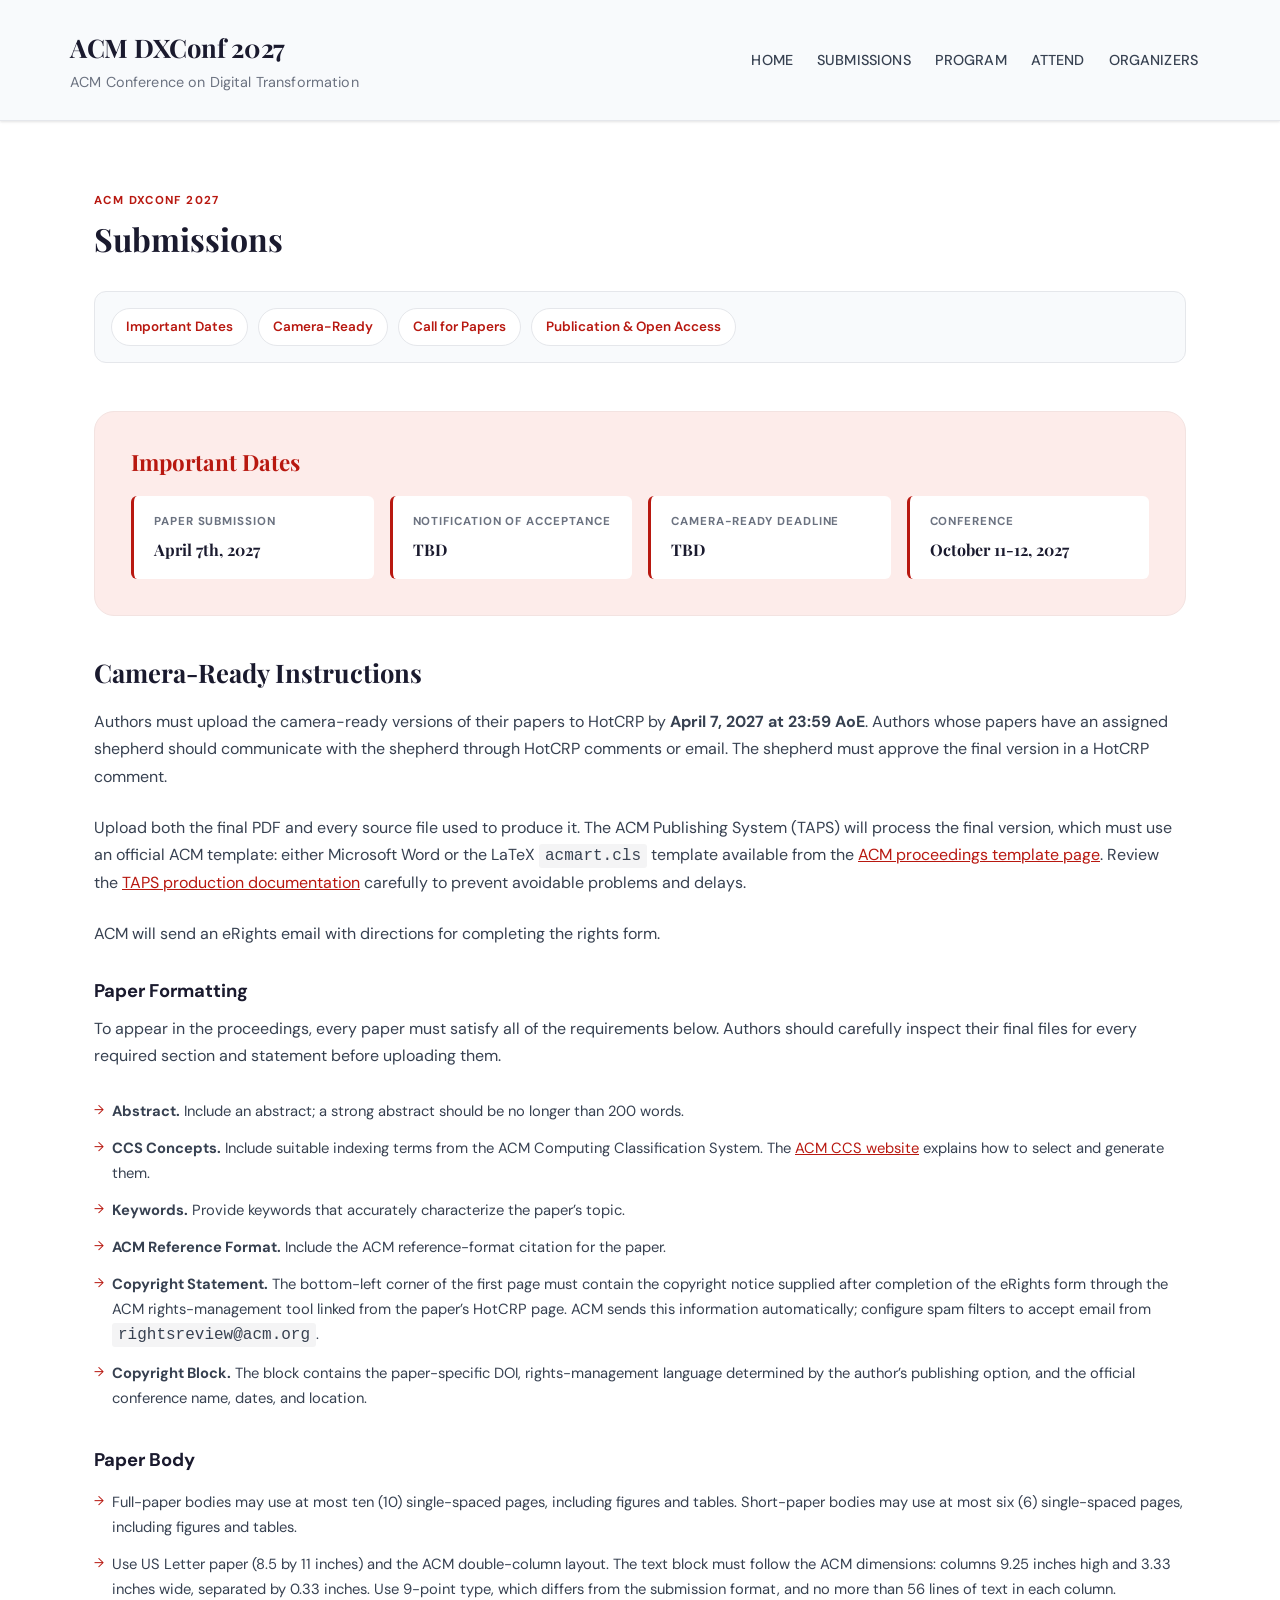
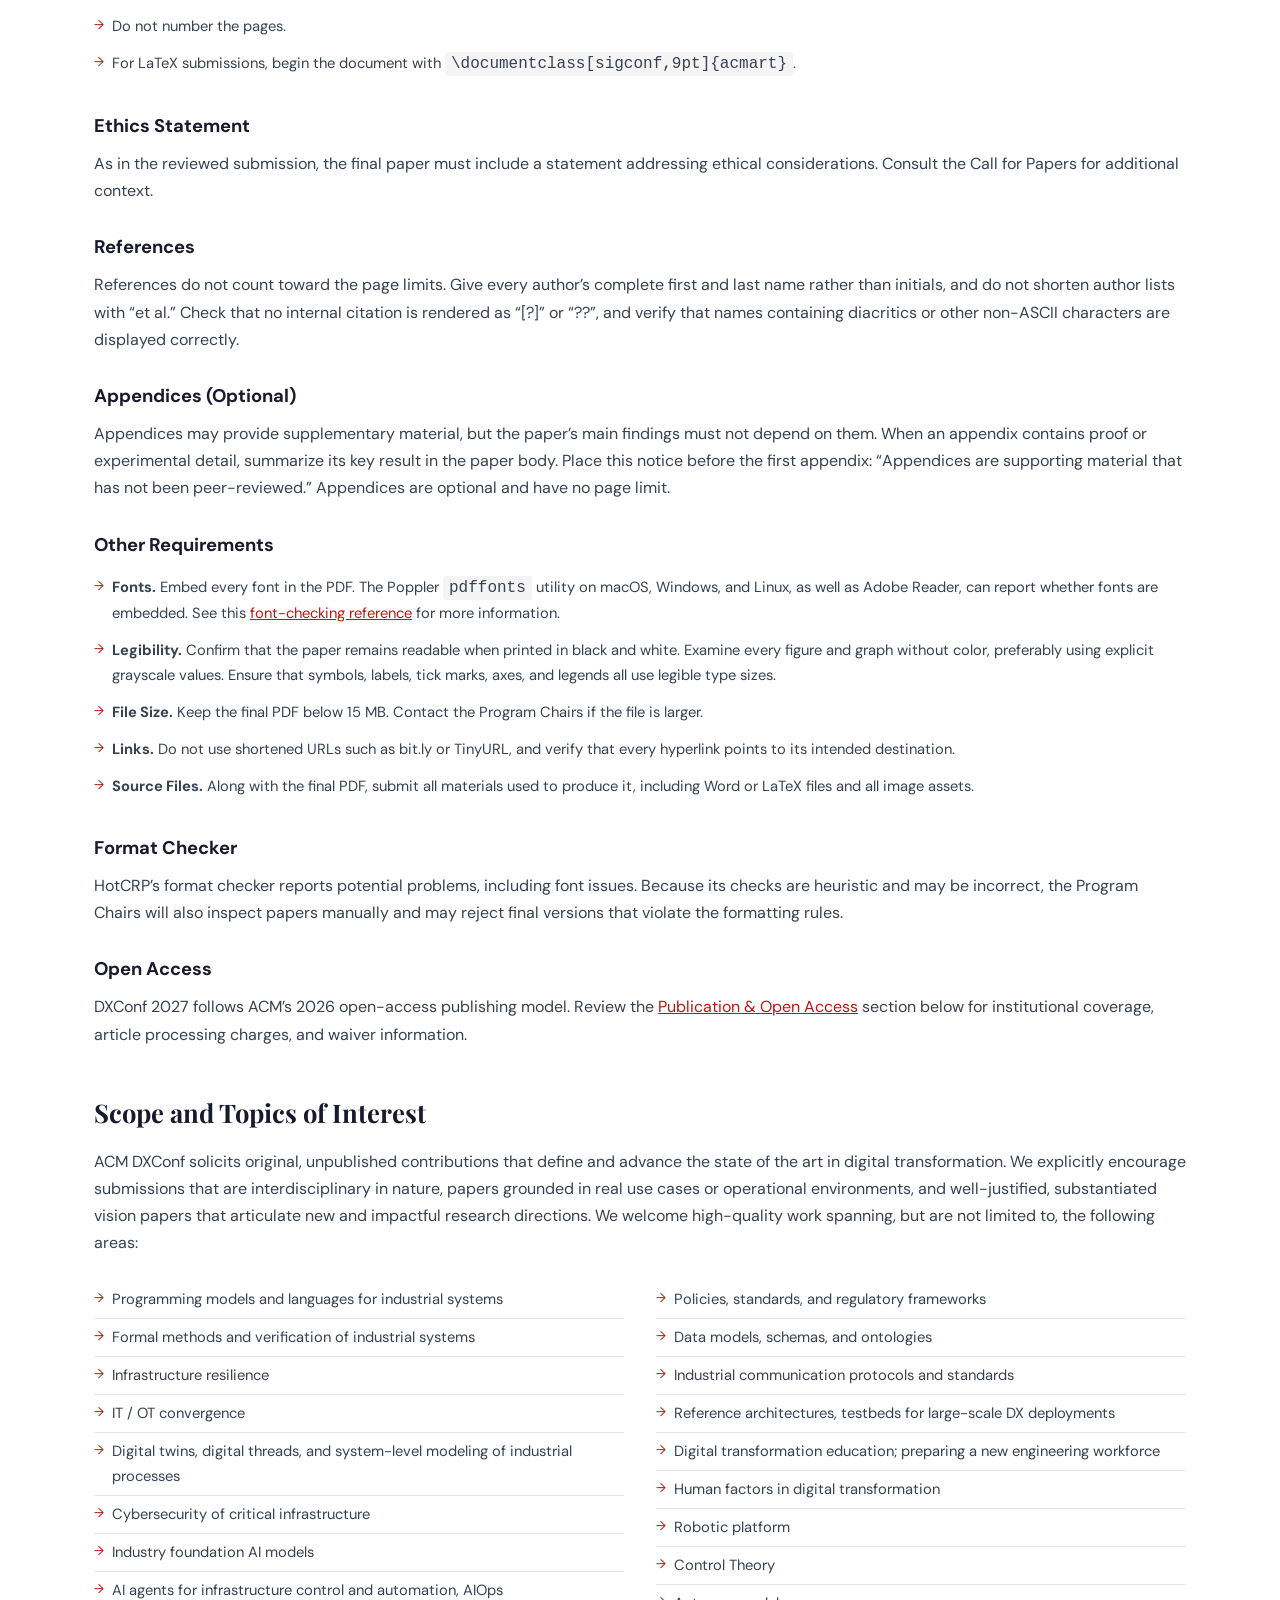
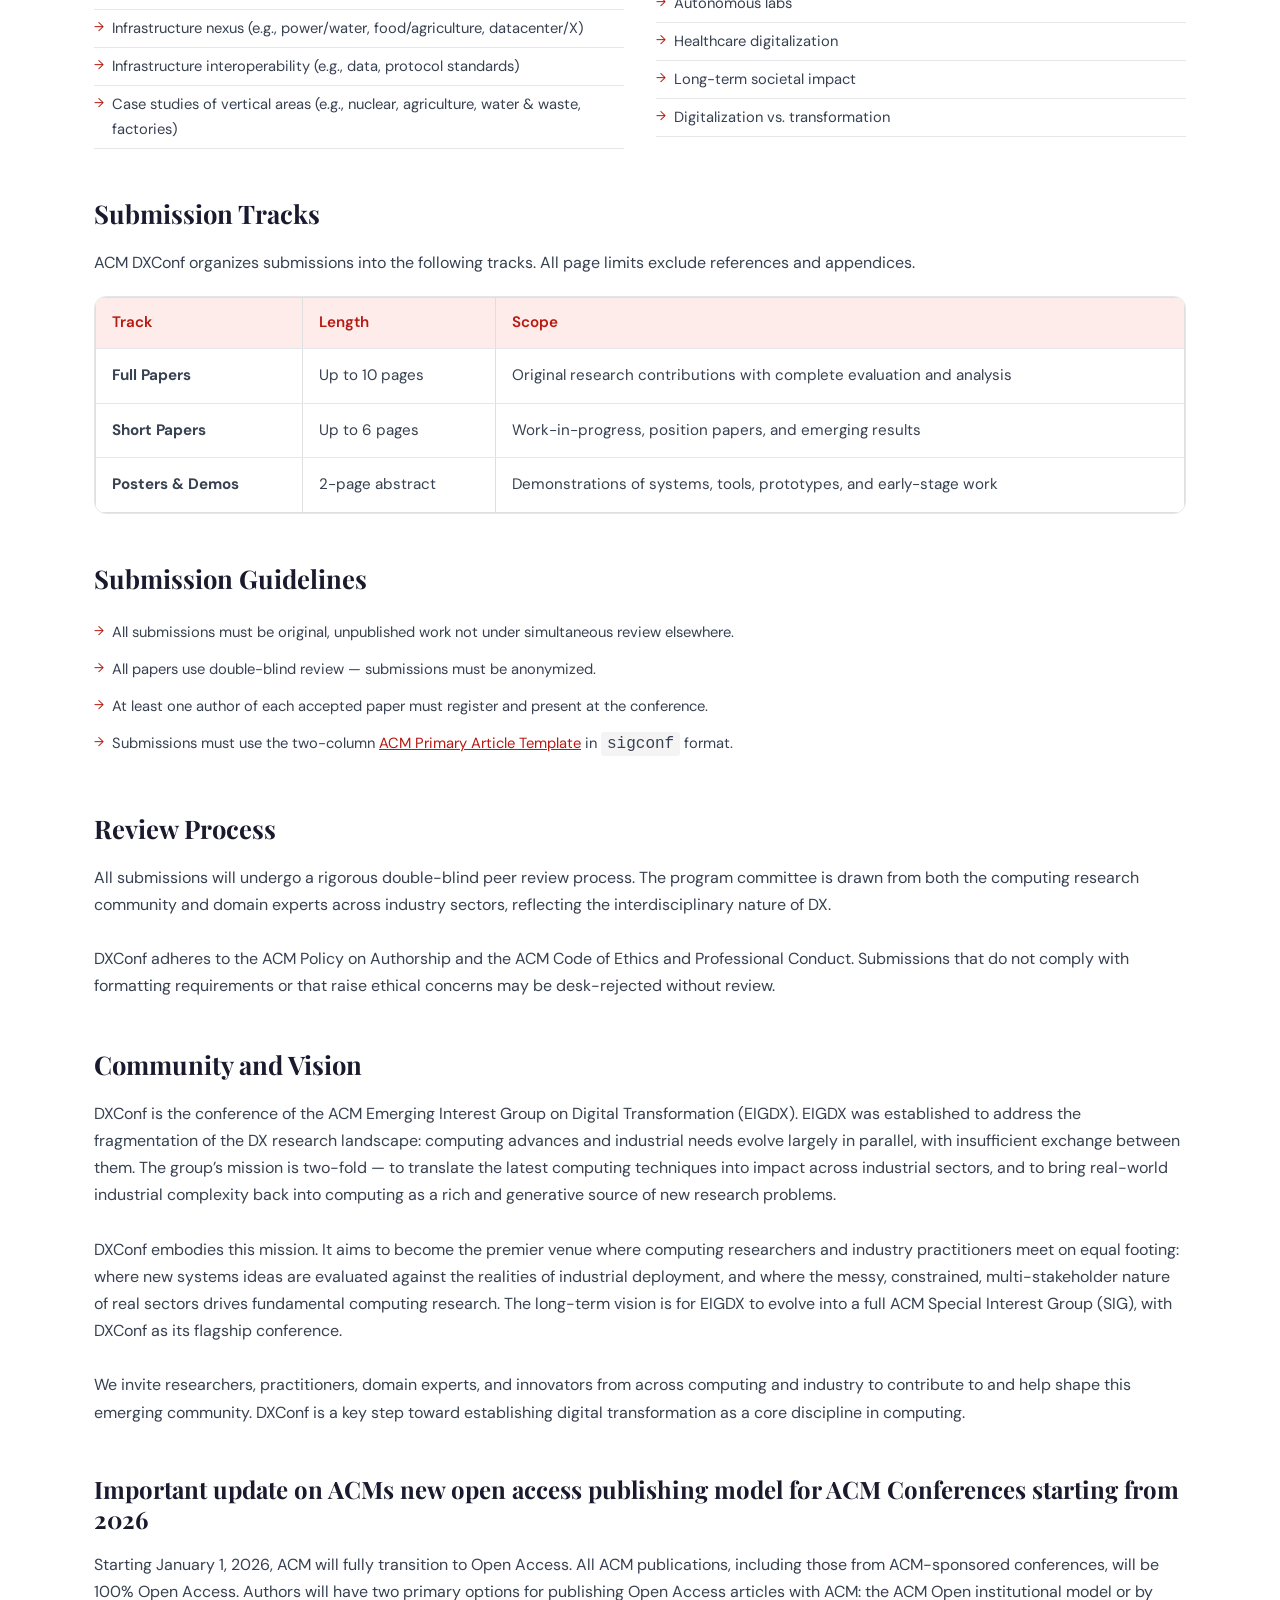
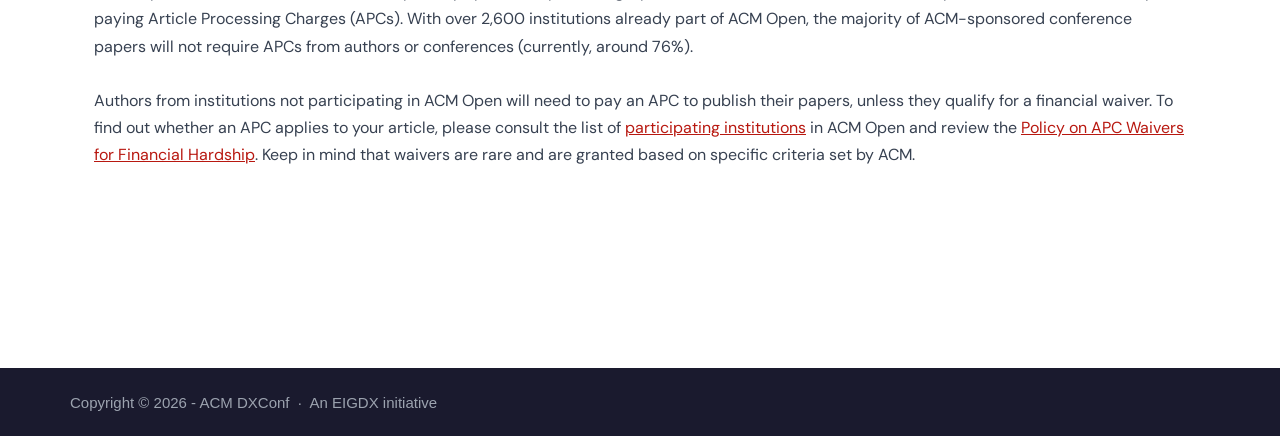
==== call-for-papers/index.html @ 77bacc3b "1st commit" ====
<!DOCTYPE html>
<html lang="en-US">
<head><meta charset="UTF-8">
	
	
	<meta name="viewport" content="width=device-width, initial-scale=1, maximum-scale=5, viewport-fit=cover">
	<link rel="profile" href="https://gmpg.org/xfn/11">

	<title>Submissions – ACM DXConf 2027</title>
<meta name="robots" content="max-image-preview:large">
<link rel="preconnect" href="https://fonts.googleapis.com/">
<link rel="preconnect" href="https://fonts.gstatic.com/" crossorigin>
<link rel="dns-prefetch" href="//fonts.googleapis.com">




<style id="wp-img-auto-sizes-contain-inline-css">
img:is([sizes=auto i],[sizes^="auto," i]){contain-intrinsic-size:3000px 1500px}
/*# sourceURL=wp-img-auto-sizes-contain-inline-css */
</style>
<style id="wp-block-library-inline-css">
:root{--wp-block-synced-color:#7a00df;--wp-block-synced-color--rgb:122,0,223;--wp-bound-block-color:var(--wp-block-synced-color);--wp-editor-canvas-background:#ddd;--wp-admin-theme-color:#007cba;--wp-admin-theme-color--rgb:0,124,186;--wp-admin-theme-color-darker-10:#006ba1;--wp-admin-theme-color-darker-10--rgb:0,107,160.5;--wp-admin-theme-color-darker-20:#005a87;--wp-admin-theme-color-darker-20--rgb:0,90,135;--wp-admin-border-width-focus:2px}@media (min-resolution:192dpi){:root{--wp-admin-border-width-focus:1.5px}}.wp-element-button{cursor:pointer}:root .has-very-light-gray-background-color{background-color:#eee}:root .has-very-dark-gray-background-color{background-color:#313131}:root .has-very-light-gray-color{color:#eee}:root .has-very-dark-gray-color{color:#313131}:root .has-vivid-green-cyan-to-vivid-cyan-blue-gradient-background{background:linear-gradient(135deg,#00d084,#0693e3)}:root .has-purple-crush-gradient-background{background:linear-gradient(135deg,#34e2e4,#4721fb 50%,#ab1dfe)}:root .has-hazy-dawn-gradient-background{background:linear-gradient(135deg,#faaca8,#dad0ec)}:root .has-subdued-olive-gradient-background{background:linear-gradient(135deg,#fafae1,#67a671)}:root .has-atomic-cream-gradient-background{background:linear-gradient(135deg,#fdd79a,#004a59)}:root .has-nightshade-gradient-background{background:linear-gradient(135deg,#330968,#31cdcf)}:root .has-midnight-gradient-background{background:linear-gradient(135deg,#020381,#2874fc)}:root{--wp--preset--font-size--normal:16px;--wp--preset--font-size--huge:42px}.has-regular-font-size{font-size:1em}.has-larger-font-size{font-size:2.625em}.has-normal-font-size{font-size:var(--wp--preset--font-size--normal)}.has-huge-font-size{font-size:var(--wp--preset--font-size--huge)}:root .has-text-align-center{text-align:center}:root .has-text-align-left{text-align:left}:root .has-text-align-right{text-align:right}.has-fit-text{white-space:nowrap!important}#end-resizable-editor-section{display:none}.aligncenter{clear:both}.items-justified-left{justify-content:flex-start}.items-justified-center{justify-content:center}.items-justified-right{justify-content:flex-end}.items-justified-space-between{justify-content:space-between}.screen-reader-text{word-wrap:normal!important;border:0;clip-path:inset(50%);height:1px;margin:-1px;overflow:hidden;padding:0;position:absolute;width:1px;word-break:normal!important}.screen-reader-text:focus{background-color:#ddd;clip-path:none;color:#444;display:block;font-size:1em;height:auto;left:5px;line-height:normal;padding:15px 23px 14px;text-decoration:none;top:5px;width:auto;z-index:100000}html :where(.has-border-color){border-style:solid}html :where([style^=border-color],[style*=";border-color"],[style*="; border-color"]){border-style:solid}html :where([style^=border-top-color],[style*=";border-top-color"],[style*="; border-top-color"]){border-top-style:solid}html :where([style^=border-right-color],[style*=";border-right-color"],[style*="; border-right-color"]){border-right-style:solid}html :where([style^=border-bottom-color],[style*=";border-bottom-color"],[style*="; border-bottom-color"]){border-bottom-style:solid}html :where([style^=border-left-color],[style*=";border-left-color"],[style*="; border-left-color"]){border-left-style:solid}html :where([style^=border-width],[style*=";border-width"],[style*="; border-width"]){border-style:solid}html :where([style^=border-top-width],[style*=";border-top-width"],[style*="; border-top-width"]){border-top-style:solid}html :where([style^=border-right-width],[style*=";border-right-width"],[style*="; border-right-width"]){border-right-style:solid}html :where([style^=border-bottom-width],[style*=";border-bottom-width"],[style*="; border-bottom-width"]){border-bottom-style:solid}html :where([style^=border-left-width],[style*=";border-left-width"],[style*="; border-left-width"]){border-left-style:solid}html :where(img[class*=wp-image-]){height:auto;max-width:100%}:where(figure){margin:0 0 1em}html :where(.is-position-sticky){--wp-admin--admin-bar--position-offset:var(--wp-admin--admin-bar--height,0px)}@media screen and (max-width:600px){html :where(.is-position-sticky){--wp-admin--admin-bar--position-offset:0px}}

/*# sourceURL=/wp-includes/css/dist/block-library/common.min.css */
</style>

<style id="global-styles-inline-css">
:root{--wp--preset--aspect-ratio--square: 1;--wp--preset--aspect-ratio--4-3: 4/3;--wp--preset--aspect-ratio--3-4: 3/4;--wp--preset--aspect-ratio--3-2: 3/2;--wp--preset--aspect-ratio--2-3: 2/3;--wp--preset--aspect-ratio--16-9: 16/9;--wp--preset--aspect-ratio--9-16: 9/16;--wp--preset--color--black: #000000;--wp--preset--color--cyan-bluish-gray: #abb8c3;--wp--preset--color--white: #ffffff;--wp--preset--color--pale-pink: #f78da7;--wp--preset--color--vivid-red: #cf2e2e;--wp--preset--color--luminous-vivid-orange: #ff6900;--wp--preset--color--luminous-vivid-amber: #fcb900;--wp--preset--color--light-green-cyan: #7bdcb5;--wp--preset--color--vivid-green-cyan: #00d084;--wp--preset--color--pale-cyan-blue: #8ed1fc;--wp--preset--color--vivid-cyan-blue: #0693e3;--wp--preset--color--vivid-purple: #9b51e0;--wp--preset--color--palette-color-1: var(--theme-palette-color-1, #FB7258);--wp--preset--color--palette-color-2: var(--theme-palette-color-2, #F74D67);--wp--preset--color--palette-color-3: var(--theme-palette-color-3, #6e6d76);--wp--preset--color--palette-color-4: var(--theme-palette-color-4, #0e0c1b);--wp--preset--color--palette-color-5: var(--theme-palette-color-5, #DFDFE2);--wp--preset--color--palette-color-6: var(--theme-palette-color-6, #F4F4F5);--wp--preset--color--palette-color-7: var(--theme-palette-color-7, #FBFBFB);--wp--preset--color--palette-color-8: var(--theme-palette-color-8, #ffffff);--wp--preset--gradient--vivid-cyan-blue-to-vivid-purple: linear-gradient(135deg,rgb(6,147,227) 0%,rgb(155,81,224) 100%);--wp--preset--gradient--light-green-cyan-to-vivid-green-cyan: linear-gradient(135deg,rgb(122,220,180) 0%,rgb(0,208,130) 100%);--wp--preset--gradient--luminous-vivid-amber-to-luminous-vivid-orange: linear-gradient(135deg,rgb(252,185,0) 0%,rgb(255,105,0) 100%);--wp--preset--gradient--luminous-vivid-orange-to-vivid-red: linear-gradient(135deg,rgb(255,105,0) 0%,rgb(207,46,46) 100%);--wp--preset--gradient--very-light-gray-to-cyan-bluish-gray: linear-gradient(135deg,rgb(238,238,238) 0%,rgb(169,184,195) 100%);--wp--preset--gradient--cool-to-warm-spectrum: linear-gradient(135deg,rgb(74,234,220) 0%,rgb(151,120,209) 20%,rgb(207,42,186) 40%,rgb(238,44,130) 60%,rgb(251,105,98) 80%,rgb(254,248,76) 100%);--wp--preset--gradient--blush-light-purple: linear-gradient(135deg,rgb(255,206,236) 0%,rgb(152,150,240) 100%);--wp--preset--gradient--blush-bordeaux: linear-gradient(135deg,rgb(254,205,165) 0%,rgb(254,45,45) 50%,rgb(107,0,62) 100%);--wp--preset--gradient--luminous-dusk: linear-gradient(135deg,rgb(255,203,112) 0%,rgb(199,81,192) 50%,rgb(65,88,208) 100%);--wp--preset--gradient--pale-ocean: linear-gradient(135deg,rgb(255,245,203) 0%,rgb(182,227,212) 50%,rgb(51,167,181) 100%);--wp--preset--gradient--electric-grass: linear-gradient(135deg,rgb(202,248,128) 0%,rgb(113,206,126) 100%);--wp--preset--gradient--midnight: linear-gradient(135deg,rgb(2,3,129) 0%,rgb(40,116,252) 100%);--wp--preset--gradient--juicy-peach: linear-gradient(to right, #ffecd2 0%, #fcb69f 100%);--wp--preset--gradient--young-passion: linear-gradient(to right, #ff8177 0%, #ff867a 0%, #ff8c7f 21%, #f99185 52%, #cf556c 78%, #b12a5b 100%);--wp--preset--gradient--true-sunset: linear-gradient(to right, #fa709a 0%, #fee140 100%);--wp--preset--gradient--morpheus-den: linear-gradient(to top, #30cfd0 0%, #330867 100%);--wp--preset--gradient--plum-plate: linear-gradient(135deg, #667eea 0%, #764ba2 100%);--wp--preset--gradient--aqua-splash: linear-gradient(15deg, #13547a 0%, #80d0c7 100%);--wp--preset--gradient--love-kiss: linear-gradient(to top, #ff0844 0%, #ffb199 100%);--wp--preset--gradient--new-retrowave: linear-gradient(to top, #3b41c5 0%, #a981bb 49%, #ffc8a9 100%);--wp--preset--gradient--plum-bath: linear-gradient(to top, #cc208e 0%, #6713d2 100%);--wp--preset--gradient--high-flight: linear-gradient(to right, #0acffe 0%, #495aff 100%);--wp--preset--gradient--teen-party: linear-gradient(135deg, #FF057C 0%, #8D0B93 50%, #321575 100%);--wp--preset--gradient--fabled-sunset: linear-gradient(135deg, #231557 0%, #44107A 29%, #FF1361 67%, #FFF800 100%);--wp--preset--gradient--arielle-smile: radial-gradient(circle 248px at center, #16d9e3 0%, #30c7ec 47%, #46aef7 100%);--wp--preset--gradient--itmeo-branding: linear-gradient(180deg, #2af598 0%, #009efd 100%);--wp--preset--gradient--deep-blue: linear-gradient(to right, #6a11cb 0%, #2575fc 100%);--wp--preset--gradient--strong-bliss: linear-gradient(to right, #f78ca0 0%, #f9748f 19%, #fd868c 60%, #fe9a8b 100%);--wp--preset--gradient--sweet-period: linear-gradient(to top, #3f51b1 0%, #5a55ae 13%, #7b5fac 25%, #8f6aae 38%, #a86aa4 50%, #cc6b8e 62%, #f18271 75%, #f3a469 87%, #f7c978 100%);--wp--preset--gradient--purple-division: linear-gradient(to top, #7028e4 0%, #e5b2ca 100%);--wp--preset--gradient--cold-evening: linear-gradient(to top, #0c3483 0%, #a2b6df 100%, #6b8cce 100%, #a2b6df 100%);--wp--preset--gradient--mountain-rock: linear-gradient(to right, #868f96 0%, #596164 100%);--wp--preset--gradient--desert-hump: linear-gradient(to top, #c79081 0%, #dfa579 100%);--wp--preset--gradient--ethernal-constance: linear-gradient(to top, #09203f 0%, #537895 100%);--wp--preset--gradient--happy-memories: linear-gradient(300deg, #ff5858 0%, #f09819 100%);--wp--preset--gradient--grown-early: linear-gradient(to top, #0ba360 0%, #3cba92 100%);--wp--preset--gradient--morning-salad: linear-gradient(135deg, #B7F8DB 0%, #50A7C2 100%);--wp--preset--gradient--night-call: linear-gradient(135deg, #AC32E4 0%, #7918F2 48%, #4801FF 100%);--wp--preset--gradient--mind-crawl: linear-gradient(135deg, #473B7B 0%, #3584A7 51%, #30D2BE 100%);--wp--preset--gradient--angel-care: linear-gradient(135deg, #FFE29F 0%, #FFA99F 48%, #FF719A 100%);--wp--preset--gradient--juicy-cake: linear-gradient(to top, #e14fad 0%, #f9d423 100%);--wp--preset--gradient--rich-metal: linear-gradient(to right, #d7d2cc 0%, #304352 100%);--wp--preset--gradient--mole-hall: linear-gradient(340deg, #616161 0%, #9bc5c3 100%);--wp--preset--gradient--cloudy-knoxville: linear-gradient(120deg, #fdfbfb 0%, #ebedee 100%);--wp--preset--gradient--soft-grass: linear-gradient(to top, #c1dfc4 0%, #deecdd 100%);--wp--preset--gradient--saint-petersburg: linear-gradient(135deg, #f5f7fa 0%, #c3cfe2 100%);--wp--preset--gradient--everlasting-sky: linear-gradient(135deg, #fdfcfb 0%, #e2d1c3 100%);--wp--preset--gradient--kind-steel: linear-gradient(340deg, #e9defa 0%, #fbfcdb 100%);--wp--preset--gradient--over-sun: linear-gradient(60deg, #abecd6 0%, #fbed96 100%);--wp--preset--gradient--premium-white: linear-gradient(to top, #d5d4d0 0%, #d5d4d0 1%, #eeeeec 31%, #efeeec 75%, #e9e9e7 100%);--wp--preset--gradient--clean-mirror: linear-gradient(45deg, #93a5cf 0%, #e4efe9 100%);--wp--preset--gradient--wild-apple: linear-gradient(to top, #d299c2 0%, #fef9d7 100%);--wp--preset--gradient--snow-again: linear-gradient(to top, #e6e9f0 0%, #eef1f5 100%);--wp--preset--gradient--confident-cloud: linear-gradient(to top, #dad4ec 0%, #dad4ec 1%, #f3e7e9 100%);--wp--preset--gradient--glass-water: linear-gradient(to top, #dfe9f3 0%, white 100%);--wp--preset--gradient--perfect-white: linear-gradient(135deg, #E3FDF5 0%, #FFE6FA 100%);--wp--preset--font-size--small: 13px;--wp--preset--font-size--medium: 20px;--wp--preset--font-size--large: clamp(22px, 1.375rem + ((1vw - 3.2px) * 0.625), 30px);--wp--preset--font-size--x-large: clamp(30px, 1.875rem + ((1vw - 3.2px) * 1.563), 50px);--wp--preset--font-size--xx-large: clamp(45px, 2.813rem + ((1vw - 3.2px) * 2.734), 80px);--wp--preset--spacing--20: 0.44rem;--wp--preset--spacing--30: 0.67rem;--wp--preset--spacing--40: 1rem;--wp--preset--spacing--50: 1.5rem;--wp--preset--spacing--60: 2.25rem;--wp--preset--spacing--70: 3.38rem;--wp--preset--spacing--80: 5.06rem;--wp--preset--shadow--natural: 6px 6px 9px rgba(0, 0, 0, 0.2);--wp--preset--shadow--deep: 12px 12px 50px rgba(0, 0, 0, 0.4);--wp--preset--shadow--sharp: 6px 6px 0px rgba(0, 0, 0, 0.2);--wp--preset--shadow--outlined: 6px 6px 0px -3px rgb(255, 255, 255), 6px 6px rgb(0, 0, 0);--wp--preset--shadow--crisp: 6px 6px 0px rgb(0, 0, 0);}.wp-block-button{--wp--preset--dimension--25: 25%;--wp--preset--dimension--50: 50%;--wp--preset--dimension--75: 75%;--wp--preset--dimension--100: 100%;}:root { --wp--style--global--content-size: var(--theme-block-max-width);--wp--style--global--wide-size: var(--theme-block-wide-max-width); }:where(body) { margin: 0; }.wp-site-blocks > .alignleft { float: left; margin-right: 2em; }.wp-site-blocks > .alignright { float: right; margin-left: 2em; }.wp-site-blocks > .aligncenter { justify-content: center; margin-left: auto; margin-right: auto; }:where(.wp-site-blocks) > * { margin-block-start: var(--theme-content-spacing); margin-block-end: 0; }:where(.wp-site-blocks) > :first-child { margin-block-start: 0; }:where(.wp-site-blocks) > :last-child { margin-block-end: 0; }:root { --wp--style--block-gap: var(--theme-content-spacing); }:root :where(.is-layout-flow) > :first-child{margin-block-start: 0;}:root :where(.is-layout-flow) > :last-child{margin-block-end: 0;}:root :where(.is-layout-flow) > *{margin-block-start: var(--theme-content-spacing);margin-block-end: 0;}:root :where(.is-layout-constrained) > :first-child{margin-block-start: 0;}:root :where(.is-layout-constrained) > :last-child{margin-block-end: 0;}:root :where(.is-layout-constrained) > *{margin-block-start: var(--theme-content-spacing);margin-block-end: 0;}:root :where(.is-layout-flex){gap: var(--theme-content-spacing);}:root :where(.is-layout-grid){gap: var(--theme-content-spacing);}.is-layout-flow > .alignleft{float: left;margin-inline-start: 0;margin-inline-end: 2em;}.is-layout-flow > .alignright{float: right;margin-inline-start: 2em;margin-inline-end: 0;}.is-layout-flow > .aligncenter{margin-left: auto !important;margin-right: auto !important;}.is-layout-constrained > .alignleft{float: left;margin-inline-start: 0;margin-inline-end: 2em;}.is-layout-constrained > .alignright{float: right;margin-inline-start: 2em;margin-inline-end: 0;}.is-layout-constrained > .aligncenter{margin-left: auto !important;margin-right: auto !important;}.is-layout-constrained > :where(:not(.alignleft):not(.alignright):not(.alignfull)){max-width: var(--wp--style--global--content-size);margin-left: auto !important;margin-right: auto !important;}.is-layout-constrained > .alignwide{max-width: var(--wp--style--global--wide-size);}body .is-layout-flex{display: flex;}.is-layout-flex{flex-wrap: wrap;align-items: center;}.is-layout-flex > :is(*, div){margin: 0;}body .is-layout-grid{display: grid;}.is-layout-grid > :is(*, div){margin: 0;}body{padding-top: 0px;padding-right: 0px;padding-bottom: 0px;padding-left: 0px;}:root :where(.wp-element-button, .wp-block-button__link){font-style: inherit;font-weight: inherit;letter-spacing: inherit;text-transform: inherit;}.has-black-color{color: var(--wp--preset--color--black) !important;}.has-cyan-bluish-gray-color{color: var(--wp--preset--color--cyan-bluish-gray) !important;}.has-white-color{color: var(--wp--preset--color--white) !important;}.has-pale-pink-color{color: var(--wp--preset--color--pale-pink) !important;}.has-vivid-red-color{color: var(--wp--preset--color--vivid-red) !important;}.has-luminous-vivid-orange-color{color: var(--wp--preset--color--luminous-vivid-orange) !important;}.has-luminous-vivid-amber-color{color: var(--wp--preset--color--luminous-vivid-amber) !important;}.has-light-green-cyan-color{color: var(--wp--preset--color--light-green-cyan) !important;}.has-vivid-green-cyan-color{color: var(--wp--preset--color--vivid-green-cyan) !important;}.has-pale-cyan-blue-color{color: var(--wp--preset--color--pale-cyan-blue) !important;}.has-vivid-cyan-blue-color{color: var(--wp--preset--color--vivid-cyan-blue) !important;}.has-vivid-purple-color{color: var(--wp--preset--color--vivid-purple) !important;}.has-palette-color-1-color{color: var(--wp--preset--color--palette-color-1) !important;}.has-palette-color-2-color{color: var(--wp--preset--color--palette-color-2) !important;}.has-palette-color-3-color{color: var(--wp--preset--color--palette-color-3) !important;}.has-palette-color-4-color{color: var(--wp--preset--color--palette-color-4) !important;}.has-palette-color-5-color{color: var(--wp--preset--color--palette-color-5) !important;}.has-palette-color-6-color{color: var(--wp--preset--color--palette-color-6) !important;}.has-palette-color-7-color{color: var(--wp--preset--color--palette-color-7) !important;}.has-palette-color-8-color{color: var(--wp--preset--color--palette-color-8) !important;}.has-black-background-color{background-color: var(--wp--preset--color--black) !important;}.has-cyan-bluish-gray-background-color{background-color: var(--wp--preset--color--cyan-bluish-gray) !important;}.has-white-background-color{background-color: var(--wp--preset--color--white) !important;}.has-pale-pink-background-color{background-color: var(--wp--preset--color--pale-pink) !important;}.has-vivid-red-background-color{background-color: var(--wp--preset--color--vivid-red) !important;}.has-luminous-vivid-orange-background-color{background-color: var(--wp--preset--color--luminous-vivid-orange) !important;}.has-luminous-vivid-amber-background-color{background-color: var(--wp--preset--color--luminous-vivid-amber) !important;}.has-light-green-cyan-background-color{background-color: var(--wp--preset--color--light-green-cyan) !important;}.has-vivid-green-cyan-background-color{background-color: var(--wp--preset--color--vivid-green-cyan) !important;}.has-pale-cyan-blue-background-color{background-color: var(--wp--preset--color--pale-cyan-blue) !important;}.has-vivid-cyan-blue-background-color{background-color: var(--wp--preset--color--vivid-cyan-blue) !important;}.has-vivid-purple-background-color{background-color: var(--wp--preset--color--vivid-purple) !important;}.has-palette-color-1-background-color{background-color: var(--wp--preset--color--palette-color-1) !important;}.has-palette-color-2-background-color{background-color: var(--wp--preset--color--palette-color-2) !important;}.has-palette-color-3-background-color{background-color: var(--wp--preset--color--palette-color-3) !important;}.has-palette-color-4-background-color{background-color: var(--wp--preset--color--palette-color-4) !important;}.has-palette-color-5-background-color{background-color: var(--wp--preset--color--palette-color-5) !important;}.has-palette-color-6-background-color{background-color: var(--wp--preset--color--palette-color-6) !important;}.has-palette-color-7-background-color{background-color: var(--wp--preset--color--palette-color-7) !important;}.has-palette-color-8-background-color{background-color: var(--wp--preset--color--palette-color-8) !important;}.has-black-border-color{border-color: var(--wp--preset--color--black) !important;}.has-cyan-bluish-gray-border-color{border-color: var(--wp--preset--color--cyan-bluish-gray) !important;}.has-white-border-color{border-color: var(--wp--preset--color--white) !important;}.has-pale-pink-border-color{border-color: var(--wp--preset--color--pale-pink) !important;}.has-vivid-red-border-color{border-color: var(--wp--preset--color--vivid-red) !important;}.has-luminous-vivid-orange-border-color{border-color: var(--wp--preset--color--luminous-vivid-orange) !important;}.has-luminous-vivid-amber-border-color{border-color: var(--wp--preset--color--luminous-vivid-amber) !important;}.has-light-green-cyan-border-color{border-color: var(--wp--preset--color--light-green-cyan) !important;}.has-vivid-green-cyan-border-color{border-color: var(--wp--preset--color--vivid-green-cyan) !important;}.has-pale-cyan-blue-border-color{border-color: var(--wp--preset--color--pale-cyan-blue) !important;}.has-vivid-cyan-blue-border-color{border-color: var(--wp--preset--color--vivid-cyan-blue) !important;}.has-vivid-purple-border-color{border-color: var(--wp--preset--color--vivid-purple) !important;}.has-palette-color-1-border-color{border-color: var(--wp--preset--color--palette-color-1) !important;}.has-palette-color-2-border-color{border-color: var(--wp--preset--color--palette-color-2) !important;}.has-palette-color-3-border-color{border-color: var(--wp--preset--color--palette-color-3) !important;}.has-palette-color-4-border-color{border-color: var(--wp--preset--color--palette-color-4) !important;}.has-palette-color-5-border-color{border-color: var(--wp--preset--color--palette-color-5) !important;}.has-palette-color-6-border-color{border-color: var(--wp--preset--color--palette-color-6) !important;}.has-palette-color-7-border-color{border-color: var(--wp--preset--color--palette-color-7) !important;}.has-palette-color-8-border-color{border-color: var(--wp--preset--color--palette-color-8) !important;}.has-vivid-cyan-blue-to-vivid-purple-gradient-background{background: var(--wp--preset--gradient--vivid-cyan-blue-to-vivid-purple) !important;}.has-light-green-cyan-to-vivid-green-cyan-gradient-background{background: var(--wp--preset--gradient--light-green-cyan-to-vivid-green-cyan) !important;}.has-luminous-vivid-amber-to-luminous-vivid-orange-gradient-background{background: var(--wp--preset--gradient--luminous-vivid-amber-to-luminous-vivid-orange) !important;}.has-luminous-vivid-orange-to-vivid-red-gradient-background{background: var(--wp--preset--gradient--luminous-vivid-orange-to-vivid-red) !important;}.has-very-light-gray-to-cyan-bluish-gray-gradient-background{background: var(--wp--preset--gradient--very-light-gray-to-cyan-bluish-gray) !important;}.has-cool-to-warm-spectrum-gradient-background{background: var(--wp--preset--gradient--cool-to-warm-spectrum) !important;}.has-blush-light-purple-gradient-background{background: var(--wp--preset--gradient--blush-light-purple) !important;}.has-blush-bordeaux-gradient-background{background: var(--wp--preset--gradient--blush-bordeaux) !important;}.has-luminous-dusk-gradient-background{background: var(--wp--preset--gradient--luminous-dusk) !important;}.has-pale-ocean-gradient-background{background: var(--wp--preset--gradient--pale-ocean) !important;}.has-electric-grass-gradient-background{background: var(--wp--preset--gradient--electric-grass) !important;}.has-midnight-gradient-background{background: var(--wp--preset--gradient--midnight) !important;}.has-juicy-peach-gradient-background{background: var(--wp--preset--gradient--juicy-peach) !important;}.has-young-passion-gradient-background{background: var(--wp--preset--gradient--young-passion) !important;}.has-true-sunset-gradient-background{background: var(--wp--preset--gradient--true-sunset) !important;}.has-morpheus-den-gradient-background{background: var(--wp--preset--gradient--morpheus-den) !important;}.has-plum-plate-gradient-background{background: var(--wp--preset--gradient--plum-plate) !important;}.has-aqua-splash-gradient-background{background: var(--wp--preset--gradient--aqua-splash) !important;}.has-love-kiss-gradient-background{background: var(--wp--preset--gradient--love-kiss) !important;}.has-new-retrowave-gradient-background{background: var(--wp--preset--gradient--new-retrowave) !important;}.has-plum-bath-gradient-background{background: var(--wp--preset--gradient--plum-bath) !important;}.has-high-flight-gradient-background{background: var(--wp--preset--gradient--high-flight) !important;}.has-teen-party-gradient-background{background: var(--wp--preset--gradient--teen-party) !important;}.has-fabled-sunset-gradient-background{background: var(--wp--preset--gradient--fabled-sunset) !important;}.has-arielle-smile-gradient-background{background: var(--wp--preset--gradient--arielle-smile) !important;}.has-itmeo-branding-gradient-background{background: var(--wp--preset--gradient--itmeo-branding) !important;}.has-deep-blue-gradient-background{background: var(--wp--preset--gradient--deep-blue) !important;}.has-strong-bliss-gradient-background{background: var(--wp--preset--gradient--strong-bliss) !important;}.has-sweet-period-gradient-background{background: var(--wp--preset--gradient--sweet-period) !important;}.has-purple-division-gradient-background{background: var(--wp--preset--gradient--purple-division) !important;}.has-cold-evening-gradient-background{background: var(--wp--preset--gradient--cold-evening) !important;}.has-mountain-rock-gradient-background{background: var(--wp--preset--gradient--mountain-rock) !important;}.has-desert-hump-gradient-background{background: var(--wp--preset--gradient--desert-hump) !important;}.has-ethernal-constance-gradient-background{background: var(--wp--preset--gradient--ethernal-constance) !important;}.has-happy-memories-gradient-background{background: var(--wp--preset--gradient--happy-memories) !important;}.has-grown-early-gradient-background{background: var(--wp--preset--gradient--grown-early) !important;}.has-morning-salad-gradient-background{background: var(--wp--preset--gradient--morning-salad) !important;}.has-night-call-gradient-background{background: var(--wp--preset--gradient--night-call) !important;}.has-mind-crawl-gradient-background{background: var(--wp--preset--gradient--mind-crawl) !important;}.has-angel-care-gradient-background{background: var(--wp--preset--gradient--angel-care) !important;}.has-juicy-cake-gradient-background{background: var(--wp--preset--gradient--juicy-cake) !important;}.has-rich-metal-gradient-background{background: var(--wp--preset--gradient--rich-metal) !important;}.has-mole-hall-gradient-background{background: var(--wp--preset--gradient--mole-hall) !important;}.has-cloudy-knoxville-gradient-background{background: var(--wp--preset--gradient--cloudy-knoxville) !important;}.has-soft-grass-gradient-background{background: var(--wp--preset--gradient--soft-grass) !important;}.has-saint-petersburg-gradient-background{background: var(--wp--preset--gradient--saint-petersburg) !important;}.has-everlasting-sky-gradient-background{background: var(--wp--preset--gradient--everlasting-sky) !important;}.has-kind-steel-gradient-background{background: var(--wp--preset--gradient--kind-steel) !important;}.has-over-sun-gradient-background{background: var(--wp--preset--gradient--over-sun) !important;}.has-premium-white-gradient-background{background: var(--wp--preset--gradient--premium-white) !important;}.has-clean-mirror-gradient-background{background: var(--wp--preset--gradient--clean-mirror) !important;}.has-wild-apple-gradient-background{background: var(--wp--preset--gradient--wild-apple) !important;}.has-snow-again-gradient-background{background: var(--wp--preset--gradient--snow-again) !important;}.has-confident-cloud-gradient-background{background: var(--wp--preset--gradient--confident-cloud) !important;}.has-glass-water-gradient-background{background: var(--wp--preset--gradient--glass-water) !important;}.has-perfect-white-gradient-background{background: var(--wp--preset--gradient--perfect-white) !important;}.has-small-font-size{font-size: var(--wp--preset--font-size--small) !important;}.has-medium-font-size{font-size: var(--wp--preset--font-size--medium) !important;}.has-large-font-size{font-size: var(--wp--preset--font-size--large) !important;}.has-x-large-font-size{font-size: var(--wp--preset--font-size--x-large) !important;}.has-xx-large-font-size{font-size: var(--wp--preset--font-size--xx-large) !important;}
/*# sourceURL=global-styles-inline-css */
</style>

<link rel="stylesheet" id="ct-main-styles-css" href="/wp-content/themes/blocksy/static/bundle/main.min.css?ver=2.1.61" media="all">
<link rel="stylesheet" id="eigdx-google-fonts-css" href="https://fonts.googleapis.com/css2?family=Playfair+Display:ital,wght@0,400;0,600;0,700;0,800;1,400&amp;family=DM+Sans:opsz,wght@9..40,300;9..40,400;9..40,500;9..40,600&amp;display=swap" media="all">
<link rel="stylesheet" id="blocksy-parent-style-css" href="/wp-content/themes/blocksy/style.css?ver=7.1.4" media="all">
<link rel="stylesheet" id="eigdx-style-css" href="/wp-content/themes/dxconf/style.css?ver=1794406585" media="all">
<link rel="EditURI" type="application/rsd+xml" title="RSD" href="/xmlrpc.php?rsd">
<meta name="generator" content="WordPress 7.1.4">
<link rel="canonical" href="/call-for-papers/">
<link rel="shortlink" href="/?p=7">
<noscript><link rel="stylesheet" href="/wp-content/themes/blocksy/static/bundle/no-scripts.min.css" type="text/css"></noscript>
<style id="ct-main-styles-inline-css">[data-header*="type-1"] .ct-header [data-id="logo"] .site-title {--theme-font-weight:700;--theme-font-style:normal;--theme-font-size:25px;--theme-line-height:1.5;--theme-link-initial-color:var(--theme-palette-color-4);} [data-header*="type-1"] .ct-header [data-id="logo"] .site-description {--theme-font-weight:500;--theme-font-style:normal;--theme-font-size:13px;} [data-header*="type-1"] .ct-header [data-id="menu"] > ul > li > a {--theme-font-weight:700;--theme-font-style:normal;--theme-text-transform:uppercase;--theme-font-size:12px;--theme-line-height:1.3;--theme-link-initial-color:var(--theme-text-color);} [data-header*="type-1"] .ct-header [data-id="menu"] .sub-menu .ct-menu-link {--theme-link-initial-color:var(--theme-palette-color-8);--theme-font-weight:500;--theme-font-style:normal;--theme-font-size:12px;} [data-header*="type-1"] .ct-header [data-id="menu"] .sub-menu {--dropdown-divider:1px dashed rgba(255, 255, 255, 0.1);--theme-box-shadow:0px 10px 20px rgba(41, 51, 61, 0.1);--theme-border-radius:0px 0px 2px 2px;} [data-header*="type-1"] .ct-header [data-row*="middle"] {--height:120px;background-color:var(--theme-palette-color-8);background-image:none;--theme-border-top:none;--theme-border-bottom:none;--theme-box-shadow:none;} [data-header*="type-1"] .ct-header [data-row*="middle"] > div {--theme-border-top:none;--theme-border-bottom:none;} [data-header*="type-1"] [data-id="mobile-menu"] {--theme-font-weight:700;--theme-font-style:normal;--theme-font-size:20px;--theme-link-initial-color:#ffffff;--mobile-menu-divider:none;} [data-header*="type-1"] #offcanvas {--theme-box-shadow:0px 0px 70px rgba(0, 0, 0, 0.35);--side-panel-width:500px;--panel-content-height:100%;} [data-header*="type-1"] #offcanvas .ct-panel-inner {background-color:rgba(18, 21, 25, 0.98);} [data-header*="type-1"] [data-id="trigger"] {--theme-icon-size:18px;--toggle-button-radius:3px;} [data-header*="type-1"] [data-id="trigger"]:not([data-design="simple"]) {--toggle-button-padding:10px;} [data-header*="type-1"] [data-id="trigger"] .ct-label {--theme-font-weight:600;--theme-font-style:normal;--theme-text-transform:uppercase;--theme-font-size:12px;} [data-header*="type-1"] {--header-height:120px;} [data-header*="type-1"] .ct-header {background-image:none;} [data-footer*="type-1"] .ct-footer [data-row*="bottom"] > div {--container-spacing:25px;--theme-border:none;--theme-border-top:none;--theme-border-bottom:none;--grid-template-columns:initial;} [data-footer*="type-1"] .ct-footer [data-row*="bottom"] .widget-title {--theme-font-size:16px;} [data-footer*="type-1"] .ct-footer [data-row*="bottom"] {--theme-border-top:none;--theme-border-bottom:none;background-color:transparent;} [data-footer*="type-1"] [data-id="copyright"] {--theme-font-weight:400;--theme-font-style:normal;--theme-font-size:15px;--theme-line-height:1.3;} [data-footer*="type-1"][data-footer*="reveal"] .site-main {--footer-box-shadow:0px 30px 50px rgba(0, 0, 0, 0.1);} [data-footer*="type-1"] .ct-footer {background-color:var(--theme-palette-color-6);} [data-footer*="type-1"] footer.ct-container {--footer-container-bottom-offset:50px;--footer-container-padding:0px 35px;}:root {--theme-font-family:var(--theme-font-stack-default);--theme-font-weight:400;--theme-font-style:normal;--theme-text-transform:none;--theme-text-decoration:none;--theme-font-size:16px;--theme-line-height:1.65;--theme-letter-spacing:0em;--theme-button-font-weight:500;--theme-button-font-style:normal;--theme-button-font-size:15px;--has-classic-forms:var(--true);--has-modern-forms:var(--false);--theme-form-field-border-initial-color:var(--theme-border-color);--theme-form-field-border-focus-color:var(--theme-palette-color-1);--theme-form-selection-field-initial-color:var(--theme-border-color);--theme-form-selection-field-active-color:var(--theme-palette-color-1);--theme-palette-color-1:#FB7258;--theme-palette-color-2:#F74D67;--theme-palette-color-3:#6e6d76;--theme-palette-color-4:#0e0c1b;--theme-palette-color-5:#DFDFE2;--theme-palette-color-6:#F4F4F5;--theme-palette-color-7:#FBFBFB;--theme-palette-color-8:#ffffff;--theme-text-color:var(--theme-palette-color-3);--theme-link-initial-color:var(--theme-palette-color-1);--theme-link-hover-color:var(--theme-palette-color-2);--theme-selection-text-color:#ffffff;--theme-selection-background-color:var(--theme-palette-color-1);--theme-border-color:var(--theme-palette-color-5);--theme-headings-color:var(--theme-palette-color-4);--theme-content-spacing:1.5em;--theme-button-min-height:40px;--theme-button-shadow:none;--theme-button-transform:none;--theme-button-text-initial-color:#ffffff;--theme-button-text-hover-color:#ffffff;--theme-button-background-initial-color:var(--theme-palette-color-1);--theme-button-background-hover-color:var(--theme-palette-color-2);--theme-button-border:none;--theme-button-padding:5px 20px;--theme-normal-container-max-width:1290px;--theme-content-vertical-spacing:60px;--theme-container-edge-spacing:90vw;--theme-narrow-container-max-width:750px;--theme-wide-offset:130px;}h1 {--theme-font-weight:700;--theme-font-style:normal;--theme-font-size:40px;--theme-line-height:1.5;}h2 {--theme-font-weight:700;--theme-font-style:normal;--theme-font-size:35px;--theme-line-height:1.5;}h3 {--theme-font-weight:700;--theme-font-style:normal;--theme-font-size:30px;--theme-line-height:1.5;}h4 {--theme-font-weight:700;--theme-font-style:normal;--theme-font-size:25px;--theme-line-height:1.5;}h5 {--theme-font-weight:700;--theme-font-style:normal;--theme-font-size:20px;--theme-line-height:1.5;}h6 {--theme-font-weight:700;--theme-font-style:normal;--theme-font-size:16px;--theme-line-height:1.5;}.wp-block-pullquote {--theme-font-family:Georgia;--theme-font-weight:600;--theme-font-style:normal;--theme-font-size:25px;}pre, code, samp, kbd {--theme-font-family:monospace;--theme-font-weight:400;--theme-font-style:normal;--theme-font-size:16px;}figcaption {--theme-font-size:14px;}.ct-sidebar .widget-title {--theme-font-size:20px;}.ct-breadcrumbs {--theme-font-weight:600;--theme-font-style:normal;--theme-text-transform:uppercase;--theme-font-size:12px;}body {background-color:var(--theme-palette-color-7);background-image:none;} [data-prefix="single_blog_post"] .entry-header .page-title {--theme-font-size:30px;} [data-prefix="single_blog_post"] .entry-header .entry-meta {--theme-font-weight:600;--theme-font-style:normal;--theme-text-transform:uppercase;--theme-font-size:12px;--theme-line-height:1.3;} [data-prefix="categories"] .entry-header .page-title {--theme-font-size:30px;} [data-prefix="categories"] .entry-header .entry-meta {--theme-font-weight:600;--theme-font-style:normal;--theme-text-transform:uppercase;--theme-font-size:12px;--theme-line-height:1.3;} [data-prefix="search"] .entry-header .page-title {--theme-font-size:30px;} [data-prefix="search"] .entry-header .entry-meta {--theme-font-weight:600;--theme-font-style:normal;--theme-text-transform:uppercase;--theme-font-size:12px;--theme-line-height:1.3;} [data-prefix="author"] .entry-header .page-title {--theme-font-size:30px;} [data-prefix="author"] .entry-header .entry-meta {--theme-font-weight:600;--theme-font-style:normal;--theme-text-transform:uppercase;--theme-font-size:12px;--theme-line-height:1.3;} [data-prefix="author"] .hero-section[data-type="type-2"] {background-color:var(--theme-palette-color-6);background-image:none;--container-padding:50px 0px;} [data-prefix="blog"] .entries {--grid-template-columns:repeat(3, minmax(0, 1fr));} [data-prefix="blog"] .entry-card .entry-title {--theme-font-size:20px;--theme-line-height:1.3;} [data-prefix="blog"] .entry-card .entry-meta {--theme-font-weight:600;--theme-font-style:normal;--theme-text-transform:uppercase;--theme-font-size:12px;} [data-prefix="blog"] .entry-card {background-color:var(--theme-palette-color-8);--theme-box-shadow:0px 12px 18px -6px rgba(34, 56, 101, 0.04);} [data-prefix="blog"] [data-archive="default"] .card-content .entry-meta[data-id="meta_1"] {--card-element-spacing:15px;} [data-prefix="blog"] [data-archive="default"] .card-content .ct-media-container {--card-element-spacing:30px;} [data-prefix="blog"] [data-archive="default"] .card-content .entry-meta[data-id="meta_2"] {--card-element-spacing:15px;} [data-prefix="categories"] .entries {--grid-template-columns:repeat(3, minmax(0, 1fr));} [data-prefix="categories"] .entry-card .entry-title {--theme-font-size:20px;--theme-line-height:1.3;} [data-prefix="categories"] .entry-card .entry-meta {--theme-font-weight:600;--theme-font-style:normal;--theme-text-transform:uppercase;--theme-font-size:12px;} [data-prefix="categories"] .entry-card {background-color:var(--theme-palette-color-8);--theme-box-shadow:0px 12px 18px -6px rgba(34, 56, 101, 0.04);} [data-prefix="categories"] [data-archive="default"] .card-content .entry-meta[data-id="meta_1"] {--card-element-spacing:15px;} [data-prefix="categories"] [data-archive="default"] .card-content .ct-media-container {--card-element-spacing:30px;} [data-prefix="categories"] [data-archive="default"] .card-content .entry-meta[data-id="meta_2"] {--card-element-spacing:15px;} [data-prefix="author"] .entries {--grid-template-columns:repeat(3, minmax(0, 1fr));} [data-prefix="author"] .entry-card .entry-title {--theme-font-size:20px;--theme-line-height:1.3;} [data-prefix="author"] .entry-card .entry-meta {--theme-font-weight:600;--theme-font-style:normal;--theme-text-transform:uppercase;--theme-font-size:12px;} [data-prefix="author"] .entry-card {background-color:var(--theme-palette-color-8);--theme-box-shadow:0px 12px 18px -6px rgba(34, 56, 101, 0.04);} [data-prefix="author"] [data-archive="default"] .card-content .entry-meta[data-id="meta_1"] {--card-element-spacing:15px;} [data-prefix="author"] [data-archive="default"] .card-content .ct-media-container {--card-element-spacing:30px;} [data-prefix="author"] [data-archive="default"] .card-content .entry-meta[data-id="meta_2"] {--card-element-spacing:15px;} [data-prefix="search"] .entries {--grid-template-columns:repeat(3, minmax(0, 1fr));} [data-prefix="search"] .entry-card .entry-title {--theme-font-size:20px;--theme-line-height:1.3;} [data-prefix="search"] .entry-card .entry-meta {--theme-font-weight:600;--theme-font-style:normal;--theme-text-transform:uppercase;--theme-font-size:12px;} [data-prefix="search"] .entry-card {background-color:var(--theme-palette-color-8);--theme-box-shadow:0px 12px 18px -6px rgba(34, 56, 101, 0.04);} [data-prefix="search"] [data-archive="default"] .card-content .entry-meta[data-id="meta_1"] {--card-element-spacing:15px;} [data-prefix="search"] [data-archive="default"] .card-content .ct-media-container {--card-element-spacing:30px;} [data-prefix="search"] [data-archive="default"] .card-content .entry-meta[data-id="meta_2"] {--card-element-spacing:15px;}form textarea {--theme-form-field-height:170px;}.ct-sidebar {--theme-link-initial-color:var(--theme-text-color);}aside[data-type="type-3"] {--theme-border:1px solid rgba(224, 229, 235, 0.8);} [data-prefix="single_blog_post"] [class*="ct-container"] > article[class*="post"] {--has-boxed:var(--false);--has-wide:var(--true);} [data-prefix="single_page"] [class*="ct-container"] > article[class*="post"] {--has-boxed:var(--false);--has-wide:var(--true);}@media (max-width: 999.98px) {[data-header*="type-1"] .ct-header [data-row*="middle"] {--height:70px;} [data-header*="type-1"] #offcanvas {--side-panel-width:65vw;} [data-header*="type-1"] {--header-height:70px;} [data-footer*="type-1"] .ct-footer [data-row*="bottom"] > div {--grid-template-columns:initial;} [data-footer*="type-1"] footer.ct-container {--footer-container-padding:0vw 4vw;} [data-prefix="blog"] .entries {--grid-template-columns:repeat(2, minmax(0, 1fr));} [data-prefix="categories"] .entries {--grid-template-columns:repeat(2, minmax(0, 1fr));} [data-prefix="author"] .entries {--grid-template-columns:repeat(2, minmax(0, 1fr));} [data-prefix="search"] .entries {--grid-template-columns:repeat(2, minmax(0, 1fr));}}@media (max-width: 689.98px) {[data-header*="type-1"] #offcanvas {--side-panel-width:90vw;} [data-footer*="type-1"] .ct-footer [data-row*="bottom"] > div {--container-spacing:15px;--grid-template-columns:initial;} [data-footer*="type-1"] footer.ct-container {--footer-container-padding:0vw 5vw;} [data-prefix="blog"] .entries {--grid-template-columns:repeat(1, minmax(0, 1fr));} [data-prefix="blog"] .entry-card .entry-title {--theme-font-size:18px;} [data-prefix="categories"] .entries {--grid-template-columns:repeat(1, minmax(0, 1fr));} [data-prefix="categories"] .entry-card .entry-title {--theme-font-size:18px;} [data-prefix="author"] .entries {--grid-template-columns:repeat(1, minmax(0, 1fr));} [data-prefix="author"] .entry-card .entry-title {--theme-font-size:18px;} [data-prefix="search"] .entries {--grid-template-columns:repeat(1, minmax(0, 1fr));} [data-prefix="search"] .entry-card .entry-title {--theme-font-size:18px;}:root {--theme-content-vertical-spacing:50px;--theme-container-edge-spacing:88vw;}}</style>
	</head>


<body class="wp-singular page-template-default page page-id-7 wp-embed-responsive wp-theme-blocksy wp-child-theme-dxconf" data-link="type-2" data-prefix="single_page" data-header="type-1" data-footer="type-1" itemscope="itemscope" itemtype="https://schema.org/WebPage">

<a class="skip-link screen-reader-text" href="#main">Skip to content</a><div class="ct-drawer-canvas" data-location="start"><div id="offcanvas" class="ct-panel ct-header" data-behaviour="right-side" role="dialog" aria-label="Offcanvas modal" inert=""><div class="ct-panel-inner">
				<div class="ct-panel-actions">
					
					
				<button class="ct-toggle-close" data-type="type-1" aria-label="Close drawer">
					<svg class="ct-icon" width="12" height="12" viewbox="0 0 15 15"><path d="M1 15a1 1 0 01-.71-.29 1 1 0 010-1.41l5.8-5.8-5.8-5.8A1 1 0 011.7.29l5.8 5.8 5.8-5.8a1 1 0 011.41 1.41l-5.8 5.8 5.8 5.8a1 1 0 01-1.41 1.41l-5.8-5.8-5.8 5.8A1 1 0 011 15z"></path></svg>
				</button>
			
				</div>
			<div class="ct-panel-content" data-device="desktop"><div class="ct-panel-content-inner"></div></div><div class="ct-panel-content" data-device="mobile"><div class="ct-panel-content-inner">
<nav class="mobile-menu menu-container" data-id="mobile-menu" data-interaction="click" data-toggle-type="type-1" data-submenu-dots="yes" aria-label="Conference Menu">

	<ul id="menu-conference-menu-1" class=""><li class="menu-item menu-item-type-post_type menu-item-object-page menu-item-home menu-item-61"><a href="/" class="ct-menu-link">Home</a></li>
<li class="menu-item menu-item-type-post_type menu-item-object-page current-menu-item page_item page-item-7 current_page_item menu-item-62"><a href="/call-for-papers/" aria-current="page" class="ct-menu-link">Submissions</a></li>
<li class="menu-item menu-item-type-post_type menu-item-object-page menu-item-63"><a href="/program/" class="ct-menu-link">Program</a></li>
<li class="menu-item menu-item-type-post_type menu-item-object-page menu-item-64"><a href="/attend/" class="ct-menu-link">Attend</a></li>
<li class="menu-item menu-item-type-post_type menu-item-object-page menu-item-65"><a href="/organizers/" class="ct-menu-link">Organizers</a></li>
</ul></nav>

</div></div></div></div></div>
<div id="main-container">
	<header id="header" class="ct-header" data-id="type-1" itemscope="" itemtype="https://schema.org/WPHeader"><div data-device="desktop"><div data-row="middle" data-column-set="2"><div class="ct-container"><div data-column="start" data-placements="1"><div data-items="primary">
<div class="site-branding" data-id="logo" itemscope="itemscope" itemtype="https://schema.org/Organization">

	
			<div class="site-title-container">
			<span class="site-title " itemprop="name"><a href="/" rel="home" itemprop="url">ACM DXConf 2027</a></span>			<p class="site-description " itemprop="description">ACM Conference on Digital Transformation</p>		</div>
	  </div>

</div></div><div data-column="end" data-placements="1"><div data-items="primary">
<nav id="header-menu-1" class="header-menu-1 menu-container" data-id="menu" data-interaction="hover" data-menu="type-1" data-dropdown="type-1:simple" data-responsive="no" itemscope="" itemtype="https://schema.org/SiteNavigationElement" aria-label="Conference Menu">

	<ul id="menu-conference-menu" class="menu"><li id="menu-item-61" class="menu-item menu-item-type-post_type menu-item-object-page menu-item-home menu-item-61"><a href="/" class="ct-menu-link">Home</a></li>
<li id="menu-item-62" class="menu-item menu-item-type-post_type menu-item-object-page current-menu-item page_item page-item-7 current_page_item menu-item-62"><a href="/call-for-papers/" aria-current="page" class="ct-menu-link">Submissions</a></li>
<li id="menu-item-63" class="menu-item menu-item-type-post_type menu-item-object-page menu-item-63"><a href="/program/" class="ct-menu-link">Program</a></li>
<li id="menu-item-64" class="menu-item menu-item-type-post_type menu-item-object-page menu-item-64"><a href="/attend/" class="ct-menu-link">Attend</a></li>
<li id="menu-item-65" class="menu-item menu-item-type-post_type menu-item-object-page menu-item-65"><a href="/organizers/" class="ct-menu-link">Organizers</a></li>
</ul></nav>

</div></div></div></div></div><div data-device="mobile"><div data-row="middle" data-column-set="2"><div class="ct-container"><div data-column="start" data-placements="1"><div data-items="primary">
<div class="site-branding" data-id="logo">

	
			<div class="site-title-container">
			<span class="site-title "><a href="/" rel="home">ACM DXConf 2027</a></span>			<p class="site-description ">ACM Conference on Digital Transformation</p>		</div>
	  </div>

</div></div><div data-column="end" data-placements="1"><div data-items="primary">
<button class="ct-header-trigger ct-toggle " data-toggle-panel="#offcanvas" aria-controls="offcanvas" data-design="simple" data-label="right" aria-label="Menu" data-id="trigger">

	<span class="ct-label ct-hidden-sm ct-hidden-md ct-hidden-lg" aria-hidden="true">Menu</span>

	<svg class="ct-icon" width="18" height="14" viewbox="0 0 18 14" data-type="type-1" aria-hidden="true">
		<rect y="0.00" width="18" height="1.7" rx="1"></rect>
		<rect y="6.15" width="18" height="1.7" rx="1"></rect>
		<rect y="12.3" width="18" height="1.7" rx="1"></rect>
	</svg></button>
</div></div></div></div></div></header>
	<main id="main" class="site-main hfeed" tabindex="-1">

		
	<div class="ct-container-full" data-content="normal" data-vertical-spacing="top:bottom">

		
		
	<article id="post-7" class="post-7 page type-page status-publish hentry">

		
		
			
		<div class="entry-content is-layout-constrained">
				
<section class="eigdx-section">
  <div class="eigdx-container">

    <div class="eigdx-section-header">
      <span class="eigdx-section-label">ACM DXConf 2027</span>
      <h2 class="eigdx-section-title">Submissions</h2>
      <!-- <p class="eigdx-section-subtitle">
        Paper submissions are closed. Camera-ready guidance for accepted contributions appears below.
      </p> -->
    </div>

    <nav class="eigdx-page-nav" aria-label="Submission page sections">
      <a href="#important-dates">Important Dates</a>
      <a href="#camera-ready">Camera-Ready</a>
      <a href="#call-for-papers">Call for Papers</a>
      <a href="#publication">Publication &amp; Open Access</a>
    </nav>

    <!-- Deadline box -->
    <div class="eigdx-cfp-box eigdx-anchor-section" id="important-dates">
      <h2>Important Dates</h2>
      <div class="eigdx-cfp-dates">
        <!-- <div class="eigdx-cfp-date past">
          <div class="label">Abstract Registration</div>
          <div class="value">
            <span class="eigdx-date">July 20th, 2026</span>
          </div>
          <span class="eigdx-status eigdx-status-closed">Closed</span>
        </div>-->
        <div class="eigdx-cfp-date upcoming">
          <div class="label">Paper Submission</div>
          <div class="value">
            <span class="eigdx-date">April 7th, 2027</span>
          </div>
          <!-- <span class="eigdx-status eigdx-status-closed">Closed</span> -->
        </div>
        <div class="eigdx-cfp-date upcoming">
          <div class="label">Notification of Acceptance</div>
          <div class="value">
            <span class="eigdx-date">TBD</span>
          </div>
          <!-- <span class="eigdx-status eigdx-status-closed">Past</span> -->
        </div>
        <div class="eigdx-cfp-date upcoming">
          <div class="label">Camera-Ready Deadline</div>
          <div class="value">
            <span class="eigdx-date">TBD</span>
          </div>
          <!-- <span class="eigdx-status eigdx-status-closed">Past</span> -->
        </div>
        <div class="eigdx-cfp-date upcoming">
          <div class="label">Conference</div>
          <div class="value">October 11-12, 2027</div>
        </div>
      </div>
    </div>

    <!-- Camera-ready guidance, adapted from ACM SIGCOMM 2026 -->
    <div class="eigdx-block eigdx-anchor-section eigdx-camera-ready" id="camera-ready">
      <h2 class="eigdx-block-title">Camera-Ready Instructions</h2>
      <p>Authors must upload the camera-ready versions of their papers to HotCRP by <strong>April 7, 2027 at 23:59 AoE</strong>. Authors whose papers have an assigned shepherd should communicate with the shepherd through HotCRP comments or email. The shepherd must approve the final version in a HotCRP comment.</p>
      <!-- <p>
        <a href="https://dxconf27.hotcrp.com/" target="_blank" rel="noopener" class="eigdx-btn eigdx-btn-primary">Submit via HotCRP</a>
      </p> -->
      <p>Upload both the final PDF and every source file used to produce it. The ACM Publishing System (TAPS) will process the final version, which must use an official ACM template: either Microsoft Word or the LaTeX <code>acmart.cls</code> template available from the <a href="https://www.acm.org/publications/proceedings-template" target="_blank" rel="noopener">ACM proceedings template page</a>. Review the <a href="https://authors.acm.org/proceedings/production-information/taps-production-workflow" target="_blank" rel="noopener">TAPS production documentation</a> carefully to prevent avoidable problems and delays.</p>
      <p>ACM will send an eRights email with directions for completing the rights form.</p>

      <h3>Paper Formatting</h3>
      <p>To appear in the proceedings, every paper must satisfy all of the requirements below. Authors should carefully inspect their final files for every required section and statement before uploading them.</p>
      <ul class="eigdx-list">
        <li><strong>Abstract.</strong> Include an abstract; a strong abstract should be no longer than 200 words.</li>
        <li><strong>CCS Concepts.</strong> Include suitable indexing terms from the ACM Computing Classification System. The <a href="https://www.acm.org/publications/class-2012" target="_blank" rel="noopener">ACM CCS website</a> explains how to select and generate them.</li>
        <li><strong>Keywords.</strong> Provide keywords that accurately characterize the paper’s topic.</li>
        <li><strong>ACM Reference Format.</strong> Include the ACM reference-format citation for the paper.</li>
        <li><strong>Copyright Statement.</strong> The bottom-left corner of the first page must contain the copyright notice supplied after completion of the eRights form through the ACM rights-management tool linked from the paper’s HotCRP page. ACM sends this information automatically; configure spam filters to accept email from <code>rightsreview@acm.org</code>.</li>
        <li><strong>Copyright Block.</strong> The block contains the paper-specific DOI, rights-management language determined by the author’s publishing option, and the official conference name, dates, and location.</li>
      </ul>

      <h3>Paper Body</h3>
      <ul class="eigdx-list">
        <li>Full-paper bodies may use at most ten (10) single-spaced pages, including figures and tables. Short-paper bodies may use at most six (6) single-spaced pages, including figures and tables.</li>
        <li>Use US Letter paper (8.5 by 11 inches) and the ACM double-column layout. The text block must follow the ACM dimensions: columns 9.25 inches high and 3.33 inches wide, separated by 0.33 inches. Use 9-point type, which differs from the submission format, and no more than 56 lines of text in each column.</li>
        <li>Do not number the pages.</li>
        <li>For LaTeX submissions, begin the document with <code>\documentclass[sigconf,9pt]{acmart}</code>.</li>
      </ul>

      <h3>Ethics Statement</h3>
      <p>As in the reviewed submission, the final paper must include a statement addressing ethical considerations. Consult the Call for Papers for additional context.</p>

      <h3>References</h3>
      <p>References do not count toward the page limits. Give every author’s complete first and last name rather than initials, and do not shorten author lists with “et al.” Check that no internal citation is rendered as “[?]” or “??”, and verify that names containing diacritics or other non-ASCII characters are displayed correctly.</p>

      <h3>Appendices (Optional)</h3>
      <p>Appendices may provide supplementary material, but the paper’s main findings must not depend on them. When an appendix contains proof or experimental detail, summarize its key result in the paper body. Place this notice before the first appendix: “Appendices are supporting material that has not been peer-reviewed.” Appendices are optional and have no page limit.</p>

      <h3>Other Requirements</h3>
      <ul class="eigdx-list">
        <li><strong>Fonts.</strong> Embed every font in the PDF. The Poppler <code>pdffonts</code> utility on macOS, Windows, and Linux, as well as Adobe Reader, can report whether fonts are embedded. See this <a href="https://stackoverflow.com/questions/614619/how-to-find-out-which-fonts-are-referenced-and-which-are-embedded-in-a-pdf-docum" target="_blank" rel="noopener">font-checking reference</a> for more information.</li>
        <li><strong>Legibility.</strong> Confirm that the paper remains readable when printed in black and white. Examine every figure and graph without color, preferably using explicit grayscale values. Ensure that symbols, labels, tick marks, axes, and legends all use legible type sizes.</li>
        <li><strong>File Size.</strong> Keep the final PDF below 15 MB. Contact the Program Chairs if the file is larger.</li>
        <li><strong>Links.</strong> Do not use shortened URLs such as bit.ly or TinyURL, and verify that every hyperlink points to its intended destination.</li>
        <li><strong>Source Files.</strong> Along with the final PDF, submit all materials used to produce it, including Word or LaTeX files and all image assets.</li>
      </ul>

      <h3>Format Checker</h3>
      <p>HotCRP’s format checker reports potential problems, including font issues. Because its checks are heuristic and may be incorrect, the Program Chairs will also inspect papers manually and may reject final versions that violate the formatting rules.</p>

      <h3>Open Access</h3>
      <p>DXConf 2027 follows ACM’s 2026 open-access publishing model. Review the <a href="#publication">Publication &amp; Open Access</a> section below for institutional coverage, article processing charges, and waiver information.</p>
    </div>

    <!-- Scope -->
    <div class="eigdx-block eigdx-anchor-section" id="call-for-papers">
      <h2 class="eigdx-block-title">Scope and Topics of Interest</h2>
      <p>
        ACM DXConf solicits original, unpublished contributions that define and advance the state of the art in digital transformation. We explicitly encourage submissions that are interdisciplinary in nature, papers grounded in real use cases or operational environments, and well-justified, substantiated vision papers that articulate new and impactful research directions. We welcome high-quality work spanning, but are not limited to, the following areas:
      </p>
      <ul class="eigdx-topics">
        <li>Programming models and languages for industrial systems</li>
        <li>Formal methods and verification of industrial systems</li>
        <li>Infrastructure resilience</li>
        <li>IT / OT convergence</li>
        <li>Digital twins, digital threads, and system-level modeling of industrial processes</li>
        <li>Cybersecurity of critical infrastructure</li>
        <li>Industry foundation AI models</li>
        <li>AI agents for infrastructure control and automation, AIOps</li>
        <li>Infrastructure nexus (e.g., power/water, food/agriculture, datacenter/X)</li>
        <li>Infrastructure interoperability (e.g., data, protocol standards)</li>
        <li>Case studies of vertical areas (e.g., nuclear, agriculture, water &amp; waste, factories)</li>
        <li>Policies, standards, and regulatory frameworks</li>
        <li>Data models, schemas, and ontologies</li>
        <li>Industrial communication protocols and standards</li>
        <li>Reference architectures, testbeds for large-scale DX deployments</li>
        <li>Digital transformation education; preparing a new engineering workforce</li>
	<li>Human factors in digital transformation</li>
	<li>Robotic platform</li>
	<li>Control Theory</li>
	<li>Autonomous labs</li>
	<li>Healthcare digitalization</li>
	<li>Long-term societal impact</li>
	<li>Digitalization vs. transformation</li>
      </ul>
    </div>

    <!-- Submission Tracks -->
    <div class="eigdx-block">
      <h2 class="eigdx-block-title">Submission Tracks</h2>
      <p style="margin-bottom: 20px;">ACM DXConf organizes submissions into the following tracks. All page limits exclude references and appendices.</p>
      <div class="eigdx-tracks-table-wrap">
        <table class="eigdx-tracks-table">
          <thead>
            <tr>
              <th>Track</th>
              <th>Length</th>
              <th>Scope</th>
            </tr>
          </thead>
          <tbody>
            <tr>
              <td><strong>Full Papers</strong></td>
              <td>Up to 10 pages</td>
              <td>Original research contributions with complete evaluation and analysis</td>
            </tr>
            <tr>
              <td><strong>Short Papers</strong></td>
              <td>Up to 6 pages</td>
              <td>Work-in-progress, position papers, and emerging results</td>
            </tr>
            <tr>
              <td><strong>Posters &amp; Demos</strong></td>
              <td>2-page abstract</td>
              <td>Demonstrations of systems, tools, prototypes, and early-stage work</td>
            </tr>
          </tbody>
        </table>
      </div>
    </div>

    <!-- Submission Guidelines -->
    <div class="eigdx-block">
      <h2 class="eigdx-block-title">Submission Guidelines</h2>
      <ul class="eigdx-list">
        <li>All submissions must be original, unpublished work not under simultaneous review elsewhere.</li>
        <li>All papers use double-blind review — submissions must be anonymized.</li>
        <li>At least one author of each accepted paper must register and present at the conference.</li>
        <li>Submissions must use the two-column <a href="https://www.acm.org/publications/proceedings-template" target="_blank" rel="noopener">ACM Primary Article Template</a> in <code>sigconf</code> format.</li>
      </ul>
    </div>

    <!-- Review Process -->
    <div class="eigdx-block">
      <h2 class="eigdx-block-title">Review Process</h2>
      <p>
        All submissions will undergo a rigorous double-blind peer review process. The program committee is drawn from both the computing research community and domain experts across industry sectors, reflecting the interdisciplinary nature of DX. <br><br>
        DXConf adheres to the ACM Policy on Authorship and the ACM Code of Ethics and Professional Conduct. Submissions that do not comply with formatting requirements or that raise ethical concerns may be desk-rejected without review.

      </p>
    </div>

    <!-- Community and Vision -->
    <div class="eigdx-block">
      <h2 class="eigdx-block-title">Community and Vision</h2>
      <p>
        DXConf is the conference of the ACM Emerging Interest Group on Digital Transformation (EIGDX). EIGDX was established to address the fragmentation of the DX research landscape: computing advances and industrial needs evolve largely in parallel, with insufficient exchange between them. The group’s mission is two-fold — to translate the latest computing techniques into impact across industrial sectors, and to bring real-world industrial complexity back into computing as a rich and generative source of new research problems.<br><br>
        DXConf embodies this mission. It aims to become the premier venue where computing researchers and industry practitioners meet on equal footing: where new systems ideas are evaluated against the realities of industrial deployment, and where the messy, constrained, multi-stakeholder nature of real sectors drives fundamental computing research. The long-term vision is for EIGDX to evolve into a full ACM Special Interest Group (SIG), with DXConf as its flagship conference.<br><br>
        We invite researchers, practitioners, domain experts, and innovators from across computing and industry to contribute to and help shape this emerging community. DXConf is a key step toward establishing digital transformation as a core discipline in computing.
      </p>
    </div>

    <!-- open access info box -->
    <div class="eigdx-block eigdx-anchor-section" id="publication">
      <h3 class="eigdx-title">Important update on ACMs new open access publishing model for ACM Conferences starting from 2026</h3>
      <p class="eigdx-body">
        Starting January 1, 2026, ACM will fully transition to Open Access. All ACM publications, including those from ACM-sponsored conferences, will be 100% Open Access. Authors will have two primary options for publishing Open Access articles with ACM: the ACM Open institutional model or by paying Article Processing Charges (APCs). With over 2,600 institutions already part of ACM Open, the majority of ACM-sponsored conference papers will not require APCs from authors or conferences (currently, around 76%).
        <br><br>
        Authors from institutions not participating in ACM Open will need to pay an APC to publish their papers, unless they qualify for a financial waiver. To find out whether an APC applies to your article, please consult the list of <a href="https://libraries.acm.org/acmopen/open-participants" target="_blank">participating institutions</a> in ACM Open and review the <a href="https://www.acm.org/publications/policies/policy-on-discretionary-open-access-apc-waivers" target="_blank">Policy on APC Waivers for Financial Hardship</a>.  Keep in mind that waivers are rare and are granted based on specific criteria set by ACM.
        <br><br>
       <!-- Understanding that this change could present financial challenges, ACM has approved a temporary subsidy for 2026 to ease the transition and allow more time for institutions to join ACM Open. The subsidy will offer:
          <ul>
            <li>$250 APC for ACM/SIG members
            <li>$350 for non-members
          </ul>
        This represents a <a href="https://www.acm.org/publications/openaccess" target="_blank">65% discount</a>, funded directly by ACM. Authors are encouraged to help advocate for their institutions to join ACM Open during this transition period. This temporary subsidized pricing will apply to all conferences scheduled for 2026.
      </p> -->
    </p></div>

    <!-- <div class="eigdx-info-box">
      <h3 class="eigdx-info-box-title">Questions?</h3>
      <p class="eigdx-info-box-body">
        Contact the Program Chairs at <a>msbaz[at]umich[dot]edu</a>
      </p>
    </div> -->

  </div>
</section>
		</div>

			
			
			
			
	</article>

		
		
			</div>

	</main>

	<footer id="footer" class="ct-footer" data-id="type-1" itemscope="" itemtype="https://schema.org/WPFooter"><div data-row="bottom"><div class="ct-container"><div data-column="copyright">
<div class="ct-footer-copyright" data-id="copyright">

	<p>Copyright © 2026 - ACM DXConf  ·  An <a href="https://eigdx.acm.org/" target="_blank" rel="noopener">EIGDX</a> initiative</p></div>
</div></div></div></footer></div>

<script type="speculationrules">
{"prefetch":[{"source":"document","where":{"and":[{"href_matches":"/*"},{"not":{"href_matches":["/wp-*.php","/wp-admin/*","/wp-content/uploads/*","/wp-content/*","/wp-content/plugins/*","/wp-content/themes/dxconf/*","/wp-content/themes/blocksy/*","/*\\?(.+)"]}},{"not":{"selector_matches":"a[rel~=\"nofollow\"]"}},{"not":{"selector_matches":".no-prefetch, .no-prefetch a"}}]},"eagerness":"conservative"}]}
</script>
<script id="ct-scripts-js-extra">
var ct_localizations = {"ajax_url":"/wp-admin/admin-ajax.php","public_url":"/wp-content/themes/blocksy/static/bundle/","rest_url":"/wp-json/","search_url":"/search/QUERY_STRING/","show_more_text":"Show more","more_text":"More","search_live_results":"Search results","search_live_no_results":"No results","search_live_results_closed":"Search results closed.","search_live_no_result":"No results","search_live_one_result":"You got %s result. Please press Tab to select it.","search_live_many_results":"You got %s results. Please press Tab to select one.","search_live_stock_status_texts":{"instock":"In stock","outofstock":"Out of stock"},"clipboard_copied":"Copied!","clipboard_failed":"Failed to Copy","expand_submenu":"Expand dropdown menu","collapse_submenu":"Collapse dropdown menu","dynamic_js_chunks":[],"dynamic_styles":{"lazy_load":"/wp-content/themes/blocksy/static/bundle/non-critical-styles.min.css?ver=2.1.61","search_lazy":"/wp-content/themes/blocksy/static/bundle/non-critical-search-styles.min.css?ver=2.1.61","back_to_top":"/wp-content/themes/blocksy/static/bundle/back-to-top.min.css?ver=2.1.61"},"dynamic_styles_selectors":[{"selector":".ct-header-cart, #woo-cart-panel","url":"/wp-content/themes/blocksy/static/bundle/cart-header-element-lazy.min.css?ver=2.1.61"},{"selector":".flexy","url":"/wp-content/themes/blocksy/static/bundle/flexy.min.css?ver=2.1.61"},{"selector":".ct-pagination","url":"/wp-content/themes/blocksy/static/bundle/pagination.min.css?ver=2.1.61"}]};
//# sourceURL=ct-scripts-js-extra
</script>
<script id="ct-scripts-js" src="/wp-content/themes/blocksy/static/bundle/main.js?ver=2.1.61"></script>

</body>
</html>
---- wp-content/themes/blocksy/static/bundle/main.min.css ----
:root{--theme-border: none;--theme-transition: all 0.12s cubic-bezier(0.455, 0.03, 0.515, 0.955);--theme-list-indent: 2.5em;--true: initial;--false: "";--has-link-decoration: var(--true);--has-transparent-header: 0;--theme-container-width: min(100%, var(--theme-container-width-base));--theme-container-width-base: calc(var(--theme-container-edge-spacing, 90vw) - var(--theme-frame-size, 0px) * 2);--theme-font-stack-default: -apple-system, BlinkMacSystemFont, 'Segoe UI', Roboto, Helvetica, Arial, sans-serif, 'Apple Color Emoji', 'Segoe UI Emoji', 'Segoe UI Symbol'}@supports not (aspect-ratio: auto){.ct-media-container img,.ct-media-container video,.ct-media-container iframe{position:absolute;width:100%;height:100%}.ct-media-container:before{display:block;content:"";width:100%;padding-bottom:100%}}html{-webkit-text-size-adjust:100%;-webkit-tap-highlight-color:rgba(0,0,0,0);scroll-behavior:smooth}body{overflow-x:hidden;overflow-wrap:break-word;-moz-osx-font-smoothing:grayscale;-webkit-font-smoothing:antialiased}*,*::before,*::after{outline:none;box-sizing:border-box}body,p,h1,h2,h3,h4,h5,h6,em,ol,ul,li,tr,th,td,dl,ins,sub,sup,big,cite,form,small,label,table,figure,button,legend,strike,address,caption,fieldset,blockquote{margin:0;padding:0;border:none;font:inherit}input,select,textarea{margin:0}b,strong{font-weight:bold}em{font-style:italic}small{font-size:80%}ins,mark{color:inherit;text-decoration:none;background:rgba(0,0,0,0)}sup,sub{font-size:75%;line-height:0;position:relative;vertical-align:baseline}sup{top:-0.5em}sub{bottom:-0.25em}hr{height:1px;border:none}a{transition:var(--theme-transition)}a:focus,button:focus{outline:none;transition:none}a:focus-visible,button:focus-visible{outline:2px solid var(--theme-palette-color-1);outline-offset:var(--outline-offset, 2px)}img{height:auto;max-width:100%;vertical-align:middle}figure,textarea{display:block}audio,canvas,progress,video{display:inline-block}embed,iframe,object,video{max-width:100%}code,kbd,samp{padding:3px 6px}pre,code,samp,kbd{tab-size:4;border-radius:3px;background:var(--theme-palette-color-6)}pre:focus,code:focus,samp:focus,kbd:focus{outline:none}pre{overflow:auto;padding:15px 20px}pre code{padding:0;background:rgba(0,0,0,0)}table{border-collapse:collapse;border-spacing:0;empty-cells:show;width:100%;max-width:100%}table,th,td{font-size:var(--theme-table-font-size);border-width:var(--theme-table-border-width, 1px);border-style:var(--theme-table-border-style, solid);border-color:var(--theme-table-border-color, var(--theme-border-color))}th,td{padding:var(--theme-table-padding, 0.7em 1em)}th{font-weight:600}caption{font-weight:600;padding:.7rem}dl{--theme-description-list-indent: 1.5em;--theme-description-list-spacing: 0.5em}dl>*:last-child{margin-bottom:0}dt{font-weight:600}dd{margin-top:calc(var(--theme-description-list-spacing)/2);margin-left:var(--theme-description-list-indent);margin-bottom:calc(var(--theme-description-list-spacing)*2)}dd p{--theme-content-spacing: var(--theme-description-list-spacing)}dd p:last-child{margin-bottom:0}body{color:var(--theme-text-color)}body ::selection{color:var(--theme-selection-text-color);background-color:var(--theme-selection-background-color)}h1{color:var(--theme-heading-color, var(--theme-heading-1-color, var(--theme-headings-color)))}h2{color:var(--theme-heading-color, var(--theme-heading-2-color, var(--theme-headings-color)))}h3{color:var(--theme-heading-color, var(--theme-heading-3-color, var(--theme-headings-color)))}h4{color:var(--theme-heading-color, var(--theme-heading-4-color, var(--theme-headings-color)))}h5{color:var(--theme-heading-color, var(--theme-heading-5-color, var(--theme-headings-color)))}h6{color:var(--theme-heading-color, var(--theme-heading-6-color, var(--theme-headings-color)))}.ct-module-title:is(p,span),.related-entry-title:is(p,span),.woocommerce-loop-product__title:is(p,span),.woocommerce-loop-category__title:is(p,span){color:var(--theme-heading-color)}hr{background-color:var(--theme-form-field-border-initial-color)}@media(max-width: 689.98px){.ct-hidden-sm{display:none !important}}@media(min-width: 690px)and (max-width: 999.98px){.ct-hidden-md{display:none !important}}@media(min-width: 1000px){.ct-hidden-lg{display:none !important}}.hidden{display:none}.aligncenter{clear:both;display:block;text-align:center}.sticky,.wp-caption,.bypostauthor,.wp-caption-text,.gallery-caption,.screen-reader-text{background:rgba(0,0,0,0)}@keyframes spin{0%{transform:rotate(0deg)}100%{transform:rotate(360deg)}}@keyframes shake{10%,90%{transform:translate3d(-4px, 0, 0)}20%,80%{transform:translate3d(5px, 0, 0)}30%,50%,70%{transform:translate3d(-7px, 0, 0)}40%,60%{transform:translate3d(7px, 0, 0)}}@keyframes bounce-in{0%{transform:scale(0, 0)}20%{transform:scale(1.4, 1.4)}50%{transform:scale(0.8, 0.8)}85%{transform:scale(1.1, 1.1)}100%{transform:scale(1, 1)}}body,h1,h2,h3,h4,h5,h6,label,figcaption,.wp-block-quote,.wp-block-pullquote,.ct-label,.site-title,.entry-meta,.ct-menu-badge,.entry-excerpt,.ct-post-title,.ct-breadcrumbs,.ct-header-text,.ct-product-sku,.ct-product-title,.ct-woo-card-stock,.author-box-bio,.author-box-name,.ct-contact-info,.site-description,.page-description,.mobile-menu a,.menu .ct-menu-link,.comment-reply-title,.ct-footer-copyright,.ct-language-switcher,:where(pre,code,samp,kbd),.onsale,.out-of-stock-badge,[class*=ct-woo-badge-],:is(.entry-summary,[data-products],.ct-trending-block,.ct-added-to-cart-product) .price,.ct-waitlist-message,.woocommerce-tabs .tabs,.woocommerce-tabs .ct-accordion-heading,.woocommerce-result-count,.ct-header-account-dropdown,.ct-module-title:is(p,span),.related-entry-title:is(p,span),.woocommerce-loop-product__title:is(p,span),.woocommerce-loop-category__title:is(p,span),.ct-shortcuts-bar,.ct-widget>*,.ct-dynamic-data-layer,.ct-dynamic-filter,.ct-search-results,.tutor-ratings,.tutor-meta>*,.tutor-course-details-title,.tutor-course-details-actions>a,.ct-language-switcher ul[data-placement]{font-family:var(--theme-font-family);font-size:var(--theme-font-size);font-weight:var(--theme-font-weight);font-style:var(--theme-font-style, inherit);line-height:var(--theme-line-height);letter-spacing:var(--theme-letter-spacing);text-transform:var(--theme-text-transform);-webkit-text-decoration:var(--theme-text-decoration);text-decoration:var(--theme-text-decoration)}.screen-reader-text{position:absolute !important;word-wrap:normal !important;overflow-wrap:normal !important;width:1px;height:1px;border:0;padding:0;margin:-1px;overflow:hidden;clip-path:inset(50%);clip:rect(1px, 1px, 1px, 1px)}.screen-reader-text:focus{z-index:100000;display:block;top:5px;left:5px;width:auto;height:auto;font-size:.875rem;font-weight:700;line-height:normal;text-decoration:none;color:#21759b;padding:15px 23px 14px;clip-path:none;clip:auto !important;border-radius:3px;background-color:#f1f1f1;box-shadow:0 0 2px 2px rgba(0,0,0,.6)}p{margin-block-end:var(--theme-content-spacing)}ul,ol{padding-inline-start:var(--theme-list-indent);margin-block-end:var(--theme-content-spacing)}h1,h2,h3,h4,h5,h6{margin-block-end:calc(var(--has-theme-content-spacing, 1)*(.3em + 10px))}h1:where(:last-child),h2:where(:last-child),h3:where(:last-child),h4:where(:last-child),h5:where(:last-child),h6:where(:last-child){margin-block-end:0}:is(.is-layout-flow,.is-layout-constrained)>*:where(:not(h1,h2,h3,h4,h5,h6)){margin-block-start:0;margin-block-end:var(--theme-content-spacing)}:is(.is-layout-flow,.is-layout-constrained) :where(h1,h2,h3,h4,h5,h6){margin-block-end:calc(var(--has-theme-content-spacing, 1)*(.3em + 10px))}@media screen and (max-width: 600px){.admin-bar{--admin-bar: 0px}}@media screen and (min-width: 601px)and (max-width: 782px){.admin-bar{--admin-bar: 46px}}@media screen and (min-width: 783px){.admin-bar{--admin-bar: 32px}}.menu-container ul,.entry-meta,.ct-account-modal>ul,.ct-language-switcher ul,[class*=ct-contact-info] ul,.products:is(ul),.woocommerce-Reviews :where(ol,ul),.ct-comments :where(ol,ul),.ct-comments ul,.payment_methods,.woocommerce-tabs>ul,.wc-item-meta,.ct-header-account ul,.ct-product-additional-info ul,.woocommerce-pagination .page-numbers,.wc-block-review-list,.product_list_widget,.woocommerce-mini-cart,.woocommerce-MyAccount-navigation ul,.wp-block-latest-comments,.ct-filter-widget,.ct-compare-bar ul,.ct-product-hero ul,.ct-widget ul,.ct-shortcuts-bar-items,.ct-added-to-cart-product ul{list-style-type:none;margin-bottom:0;padding-inline-start:0}ul:last-child,ol:last-child,ul li:last-child,ol li:last-child,label:last-child,.ct-widget p:last-child,.entry-excerpt *:last-child,.ct-dynamic-data p:last-child,.ct-woo-card-stock p:last-child,[class*=ct-form-notification] p:last-child,.ct-product-description p:last-child,.woocommerce-variation-description p:last-child,.woocommerce-variation-availability p:last-child{margin-bottom:0}[data-parallax]>figure{display:flex;align-items:center}@media(prefers-reduced-motion: no-preference){[data-reveal]{transition-property:opacity,transform;transition-duration:1.5s;transition-timing-function:cubic-bezier(0.2, 1, 0.2, 1)}[data-reveal][data-reveal*=no]{opacity:.01}[data-reveal][data-reveal*=yes]{opacity:1}[data-reveal][data-reveal*=bottom]{transform:translateY(100px)}[class*=entries] [data-reveal*="yes:"]{transition-delay:calc(var(--card-reveal-index, 0)*.3s)}}.ct-icon,.ct-icon-container svg{width:var(--theme-icon-size, 15px);height:var(--theme-icon-size, 15px);fill:var(--theme-icon-color, var(--theme-text-color));transition:var(--theme-icon-transition, fill 0.12s cubic-bezier(0.455, 0.03, 0.515, 0.955))}.ct-icon,.ct-icon-container{position:relative}.ct-icon-container{display:flex;align-items:center;justify-content:center}.ct-icon-container.ct-left{margin-inline-end:.5em}.ct-icon-container.ct-right{margin-inline-start:.5em}[data-icons-type*=":"] .ct-icon-container{width:calc(var(--theme-icon-size, 15px)*2.5);height:calc(var(--theme-icon-size, 15px)*2.5);transition:background .12s cubic-bezier(0.455, 0.03, 0.515, 0.955),border-color .12s cubic-bezier(0.455, 0.03, 0.515, 0.955)}[data-icons-type*=square] .ct-icon-container{border-radius:2px}[data-icons-type*=rounded] .ct-icon-container{border-radius:100%}[data-icons-type]>*{transition:none}[data-icons-type]>*:hover svg{fill:var(--theme-icon-hover-color, var(--theme-palette-color-2))}[data-icons-type*=solid] .ct-icon-container{background-color:var(--background-color)}[data-icons-type*=solid]>*:hover .ct-icon-container{background-color:var(--background-hover-color)}[data-icons-type*=outline] .ct-icon-container{border:1px solid var(--background-color)}[data-icons-type*=outline]>*:hover .ct-icon-container{border-color:var(--background-hover-color)}[class*=ct-media-container]{display:inline-flex;overflow:hidden;-webkit-user-select:none;user-select:none;isolation:isolate;vertical-align:middle}.ct-media-container{position:relative;width:100%}.ct-media-container img,.ct-media-container picture{width:inherit;border-radius:inherit;object-fit:var(--theme-object-fit, cover)}.ct-media-container picture{display:inline-flex}.ct-media-container picture img{aspect-ratio:inherit}.ct-media-container-static img{aspect-ratio:1/1}a{color:var(--theme-link-initial-color);-webkit-text-decoration:var(--has-link-decoration, var(--theme-text-decoration, none));text-decoration:var(--has-link-decoration, var(--theme-text-decoration, none))}a:hover{color:var(--theme-link-hover-color)}[data-link=type-2] :where(.entry-content :where(p,em,strong)>a,.entry-content :where(ul,ol) a,.wp-block-table a,.ct-link-styles):not(:hover){--theme-text-decoration: underline}:where([data-link=type-3],[data-link=type-4],[data-link=type-5]) :where(.entry-content :where(p,em,strong)>a,.entry-content :where(ul,ol) a,.wp-block-table a,.ct-link-styles){background-position:var(--has-link-decoration, 0% 100%);background-repeat:var(--has-link-decoration, no-repeat)}[data-link=type-4] :where(.entry-content :where(p,em,strong)>a,.entry-content :where(ul,ol) a,.wp-block-table a,.ct-link-styles){background-size:var(--has-link-decoration, 100% 1px);background-image:var(--has-link-decoration, linear-gradient(currentColor, currentColor))}:where(footer.ct-footer [data-link] a,[data-link] .ct-posts-shortcode .entry-title a){--has-link-decoration: var(--false)}:where(footer.ct-footer [data-link] a,[data-link] .ct-posts-shortcode .entry-title a):hover{color:var(--theme-link-hover-color)}footer.ct-footer [data-link=underline] a{text-decoration:underline}.ct-ajax-loader{position:absolute;inset:0;z-index:0;margin:auto;display:flex;border-radius:100%;width:var(--loader-size, 20px);height:var(--loader-size, 20px);color:var(--loader-color, #c5cbd0)}.ct-ajax-loader[data-type=boxed]{padding:8px;background:#fff;box-sizing:content-box;--loader-color: var(--theme-text-color)}[data-label=bottom]{text-align:center;flex-direction:column}[data-label=bottom] .ct-label{order:2;line-height:1}[data-label=bottom] .ct-label:not(:only-child){margin-top:.5em}:is([data-label=left],[data-label=right]){column-gap:.5em}[data-label=right] .ct-label{order:2}*:has(>.ct-tooltip){anchor-name:--ct-tooltip-anchor;anchor-scope:--ct-tooltip-anchor}*:has(>.ct-tooltip) .ct-tooltip.ct-active{opacity:1;transform:translateY(calc(var(--ct-tooltip-vertical-hover-offset, 5px) * -1))}.ct-tooltip{position-anchor:--ct-tooltip-anchor;bottom:anchor(top);justify-self:anchor-center;opacity:0;position:fixed;display:flex;z-index:200;pointer-events:none;align-items:center;height:28px;padding:0 10px;margin:0 10px;font-size:12px;font-weight:normal;color:#fff;white-space:nowrap;border-radius:3px;background:#363f42;transform:translateY(calc(var(--ct-tooltip-vertical-initial-offset, 5px) * -1));transition:opacity .2s cubic-bezier(0.455, 0.03, 0.515, 0.955),transform .2s cubic-bezier(0.455, 0.03, 0.515, 0.955)}.ct-tooltip:after{position:absolute;bottom:-5px;inset-inline-start:var(--ct-tooltip-arrow-position);content:"";border-inline:5px solid rgba(0,0,0,0);border-block-start:5px solid #363f42}select,textarea,input:is([type=url],[type=tel],[type=text],[type=time],[type=date],[type=datetime],[type=datetime-local],[type=email],[type=number],[type=search],[type=password]),fieldset .wc-stripe-elements-field,.ff-inherit-theme-style .ff-el-form-control:not([size]):not([multiple]),span.select2-dropdown,span.select2-container .select2-selection--single .select2-selection__rendered{font-family:var(--theme-form-font-family);font-size:var(--theme-form-font-size, 16px);font-weight:var(--theme-form-font-weight);font-style:var(--theme-form-font-style, inherit);line-height:var(--theme-form-line-height);letter-spacing:var(--theme-form-letter-spacing);text-transform:var(--theme-form-text-transform);-webkit-text-decoration:var(--theme-form-text-decoration);text-decoration:var(--theme-form-text-decoration)}select,textarea,input:is([type=url],[type=tel],[type=text],[type=time],[type=date],[type=datetime],[type=datetime-local],[type=email],[type=number],[type=search],[type=password]),.ct-pseudo-input,fieldset .wc-stripe-elements-field,.ff-inherit-theme-style .ff-el-form-control:not([size]):not([multiple]){appearance:none;width:var(--has-width, var(--theme-form-field-width, 100%));height:var(--has-height, var(--theme-form-field-height, 40px));color:var(--theme-form-text-initial-color, var(--theme-text-color));padding:var(--has-classic-forms, var(--theme-form-field-padding, 0 15px));border-width:var(--theme-form-field-border-width, 1px);border-style:var(--theme-form-field-border-style, solid);border-color:var(--theme-form-field-border-initial-color);border-radius:var(--has-classic-forms, var(--theme-form-field-border-radius, 3px));background-color:var(--has-classic-forms, var(--theme-form-field-background-initial-color));transition:.12s cubic-bezier(0.455, 0.03, 0.515, 0.955);transition-property:color,outline,border-color,background-color;outline:max(2px,var(--theme-form-field-border-width, 1px)) solid rgba(0,0,0,0);outline-offset:calc(var(--theme-form-field-border-width, 1px)*-1)}select:focus,textarea:focus,input:is([type=url],[type=tel],[type=text],[type=time],[type=date],[type=datetime],[type=datetime-local],[type=email],[type=number],[type=search],[type=password]):focus,.ct-pseudo-input:focus,fieldset .wc-stripe-elements-field:focus,.ff-inherit-theme-style .ff-el-form-control:not([size]):not([multiple]):focus{color:var(--theme-form-text-focus-color, var(--theme-text-color));outline-color:var(--theme-form-field-border-focus-color);border-color:var(--theme-form-field-border-focus-color);background-color:var(--has-classic-forms, var(--theme-form-field-background-focus-color))}select::placeholder,textarea::placeholder,input:is([type=url],[type=tel],[type=text],[type=time],[type=date],[type=datetime],[type=datetime-local],[type=email],[type=number],[type=search],[type=password])::placeholder,.ct-pseudo-input::placeholder,fieldset .wc-stripe-elements-field::placeholder,.ff-inherit-theme-style .ff-el-form-control:not([size]):not([multiple])::placeholder{opacity:.7;color:inherit}input[type=date]{min-height:var(--has-height, var(--theme-form-field-height, 40px))}input[type=date]::-webkit-date-and-time-value{text-align:inherit}input[type=search]::-webkit-search-cancel-button{-webkit-appearance:none}select{padding-inline-end:25px;background-image:url("data:image/svg+xml,%3Csvg width='21' height='13' xmlns='http://www.w3.org/2000/svg'%3E%3Cpath d='M18.5.379L20.621 2.5 10.5 12.621.379 2.5 2.5.379l8 8z' fill='%234F5D6D' fill-rule='nonzero'/%3E%3C/svg%3E");background-repeat:no-repeat,repeat;background-size:8px auto,100%;background-position:right 10px top 50%,0 0}select option{color:initial}textarea{line-height:1.5;resize:vertical;--theme-form-field-padding: 12px 15px}.ct-pseudo-input :is(input,select){outline:none;border-width:0;border-radius:0;box-shadow:none;background-color:rgba(0,0,0,0)}.ct-pseudo-input :is(input,select):focus{background-color:rgba(0,0,0,0)}.ct-pseudo-input:has(:is(input,select):focus){outline-color:var(--theme-form-field-border-focus-color);border-color:var(--theme-form-field-border-focus-color);background-color:var(--has-classic-forms, var(--theme-form-field-background-focus-color))}.ct-checkbox,.comment-form input[type=checkbox],#ship-to-different-address-checkbox,.woocommerce-form__input[type=checkbox],.woocommerce-form__label-for-checkbox input[type=checkbox],.woocommerce-input-wrapper input[type=checkbox],#payment .payment_box input[type=checkbox],.forminator-ui[data-design=none] .forminator-checkbox input[type=checkbox],.wpforms-container:not(.wpforms-container-full) input[type=checkbox],.ff-inherit-theme-style input[type=checkbox],.wc_payment_method>input[type=radio],.woocommerce-shipping-methods input[type=radio],.payment_box input[type=radio],.mp-ticket-payments input[type=radio],.forminator-ui[data-design=none] .forminator-radio input[type=radio],.wpforms-container:not(.wpforms-container-full) input[type=radio],.ff-inherit-theme-style input[type=radio]{display:inline-block;vertical-align:baseline;position:relative;top:var(--top, 3px);min-width:16px;width:16px;height:16px;min-height:initial;padding:0 !important;margin:0;margin-inline-end:.7em;border-width:var(--form-selection-control-border-width, var(--theme-form-field-border-width, 1px));border-style:solid;cursor:pointer;-webkit-appearance:none;background:rgba(0,0,0,0);border-color:var(--theme-form-selection-field-initial-color)}.ct-checkbox:before,.comment-form input[type=checkbox]:before,#ship-to-different-address-checkbox:before,.woocommerce-form__input[type=checkbox]:before,.woocommerce-form__label-for-checkbox input[type=checkbox]:before,.woocommerce-input-wrapper input[type=checkbox]:before,#payment .payment_box input[type=checkbox]:before,.forminator-ui[data-design=none] .forminator-checkbox input[type=checkbox]:before,.wpforms-container:not(.wpforms-container-full) input[type=checkbox]:before,.ff-inherit-theme-style input[type=checkbox]:before,.wc_payment_method>input[type=radio]:before,.woocommerce-shipping-methods input[type=radio]:before,.payment_box input[type=radio]:before,.mp-ticket-payments input[type=radio]:before,.forminator-ui[data-design=none] .forminator-radio input[type=radio]:before,.wpforms-container:not(.wpforms-container-full) input[type=radio]:before,.ff-inherit-theme-style input[type=radio]:before{position:absolute;content:"";z-index:2;inset:0;opacity:0;margin:auto}.ct-checkbox:checked,.comment-form input[type=checkbox]:checked,#ship-to-different-address-checkbox:checked,.woocommerce-form__input[type=checkbox]:checked,.woocommerce-form__label-for-checkbox input[type=checkbox]:checked,.woocommerce-input-wrapper input[type=checkbox]:checked,#payment .payment_box input[type=checkbox]:checked,.forminator-ui[data-design=none] .forminator-checkbox input[type=checkbox]:checked,.wpforms-container:not(.wpforms-container-full) input[type=checkbox]:checked,.ff-inherit-theme-style input[type=checkbox]:checked,.wc_payment_method>input[type=radio]:checked,.woocommerce-shipping-methods input[type=radio]:checked,.payment_box input[type=radio]:checked,.mp-ticket-payments input[type=radio]:checked,.forminator-ui[data-design=none] .forminator-radio input[type=radio]:checked,.wpforms-container:not(.wpforms-container-full) input[type=radio]:checked,.ff-inherit-theme-style input[type=radio]:checked{border-color:var(--theme-form-selection-field-active-color);background:var(--theme-form-selection-field-active-color)}.ct-checkbox:checked:before,.comment-form input[type=checkbox]:checked:before,#ship-to-different-address-checkbox:checked:before,.woocommerce-form__input[type=checkbox]:checked:before,.woocommerce-form__label-for-checkbox input[type=checkbox]:checked:before,.woocommerce-input-wrapper input[type=checkbox]:checked:before,#payment .payment_box input[type=checkbox]:checked:before,.forminator-ui[data-design=none] .forminator-checkbox input[type=checkbox]:checked:before,.wpforms-container:not(.wpforms-container-full) input[type=checkbox]:checked:before,.ff-inherit-theme-style input[type=checkbox]:checked:before,.wc_payment_method>input[type=radio]:checked:before,.woocommerce-shipping-methods input[type=radio]:checked:before,.payment_box input[type=radio]:checked:before,.mp-ticket-payments input[type=radio]:checked:before,.forminator-ui[data-design=none] .forminator-radio input[type=radio]:checked:before,.wpforms-container:not(.wpforms-container-full) input[type=radio]:checked:before,.ff-inherit-theme-style input[type=radio]:checked:before{opacity:1}.ct-checkbox:focus,.comment-form input[type=checkbox]:focus,#ship-to-different-address-checkbox:focus,.woocommerce-form__input[type=checkbox]:focus,.woocommerce-form__label-for-checkbox input[type=checkbox]:focus,.woocommerce-input-wrapper input[type=checkbox]:focus,#payment .payment_box input[type=checkbox]:focus,.forminator-ui[data-design=none] .forminator-checkbox input[type=checkbox]:focus,.wpforms-container:not(.wpforms-container-full) input[type=checkbox]:focus,.ff-inherit-theme-style input[type=checkbox]:focus,.wc_payment_method>input[type=radio]:focus,.woocommerce-shipping-methods input[type=radio]:focus,.payment_box input[type=radio]:focus,.mp-ticket-payments input[type=radio]:focus,.forminator-ui[data-design=none] .forminator-radio input[type=radio]:focus,.wpforms-container:not(.wpforms-container-full) input[type=radio]:focus,.ff-inherit-theme-style input[type=radio]:focus{outline:none}.ct-checkbox:focus-visible,.comment-form input[type=checkbox]:focus-visible,#ship-to-different-address-checkbox:focus-visible,.woocommerce-form__input[type=checkbox]:focus-visible,.woocommerce-form__label-for-checkbox input[type=checkbox]:focus-visible,.woocommerce-input-wrapper input[type=checkbox]:focus-visible,#payment .payment_box input[type=checkbox]:focus-visible,.forminator-ui[data-design=none] .forminator-checkbox input[type=checkbox]:focus-visible,.wpforms-container:not(.wpforms-container-full) input[type=checkbox]:focus-visible,.ff-inherit-theme-style input[type=checkbox]:focus-visible,.wc_payment_method>input[type=radio]:focus-visible,.woocommerce-shipping-methods input[type=radio]:focus-visible,.payment_box input[type=radio]:focus-visible,.mp-ticket-payments input[type=radio]:focus-visible,.forminator-ui[data-design=none] .forminator-radio input[type=radio]:focus-visible,.wpforms-container:not(.wpforms-container-full) input[type=radio]:focus-visible,.ff-inherit-theme-style input[type=radio]:focus-visible{outline:2px solid var(--theme-palette-color-1);outline-offset:var(--outline-offset, 2px)}.ct-checkbox,.comment-form input[type=checkbox],#ship-to-different-address-checkbox,.woocommerce-form__input[type=checkbox],.woocommerce-form__label-for-checkbox input[type=checkbox],.woocommerce-input-wrapper input[type=checkbox],#payment .payment_box input[type=checkbox],.forminator-ui[data-design=none] .forminator-checkbox input[type=checkbox],.wpforms-container:not(.wpforms-container-full) input[type=checkbox],.ff-inherit-theme-style input[type=checkbox]{border-radius:var(--theme-form-checkbox-border-radius, 3px)}.ct-checkbox:before,.comment-form input[type=checkbox]:before,#ship-to-different-address-checkbox:before,.woocommerce-form__input[type=checkbox]:before,.woocommerce-form__label-for-checkbox input[type=checkbox]:before,.woocommerce-input-wrapper input[type=checkbox]:before,#payment .payment_box input[type=checkbox]:before,.forminator-ui[data-design=none] .forminator-checkbox input[type=checkbox]:before,.wpforms-container:not(.wpforms-container-full) input[type=checkbox]:before,.ff-inherit-theme-style input[type=checkbox]:before{top:-2px;width:8px;height:5px;border:2px solid #fff;border-top:none;border-right:none;transform:rotate(-45deg)}.wc_payment_method>input[type=radio],.woocommerce-shipping-methods input[type=radio],.payment_box input[type=radio],.mp-ticket-payments input[type=radio],.forminator-ui[data-design=none] .forminator-radio input[type=radio],.wpforms-container:not(.wpforms-container-full) input[type=radio],.ff-inherit-theme-style input[type=radio]{border-radius:100% !important}.wc_payment_method>input[type=radio]:before,.woocommerce-shipping-methods input[type=radio]:before,.payment_box input[type=radio]:before,.mp-ticket-payments input[type=radio]:before,.forminator-ui[data-design=none] .forminator-radio input[type=radio]:before,.wpforms-container:not(.wpforms-container-full) input[type=radio]:before,.ff-inherit-theme-style input[type=radio]:before{width:6px;height:6px;background:#fff;border-radius:inherit}fieldset{padding:30px;border:1px dashed var(--theme-border-color)}legend{font-size:14px;font-weight:600;padding:0 15px;margin-left:-15px}label{font-size:15px;line-height:inherit;cursor:pointer;margin:0 0 .5em 0}:is(.gdpr-confirm-policy,.comment-form-cookies-consent) label{font-size:13px}:is(.gdpr-confirm-policy,.comment-form-cookies-consent) label a{text-decoration:underline}.entry-meta{color:var(--theme-text-color);--theme-link-initial-color: var(--theme-text-color);--has-link-decoration: var(--false)}.entry-meta li{display:inline-block}.entry-meta li:not(:last-of-type){margin-inline-end:9px}.entry-meta li:after{margin-inline-start:9px}.entry-meta li svg,.entry-meta li:after,.entry-meta li [class*=ct-media-container]{position:relative;top:-0.1em;vertical-align:var(--vertical-align, middle)}.entry-meta li [class*=ct-media-container]{border-radius:100%;margin-inline-end:.5em}.entry-meta li [class*=ct-media-container]+svg{display:none}.entry-meta li svg{fill:currentColor;margin-inline-end:7px}.entry-meta li>span{margin-inline-end:.27em}.entry-meta[data-type*=none] li:not(:last-of-type){margin-inline-end:20px}.entry-meta[data-type*=slash] li:not(:last-of-type):after{content:"/";--vertical-align: baseline}.entry-meta[data-type*=line] li:not(:last-of-type):after{content:"-"}.entry-meta[data-type*=circle] li:not(:last-of-type):after{content:"●";font-size:.35em}.entry-meta[data-type*=icons] svg{width:13px;height:13px}.entry-meta :is([data-type=pill],[data-type=underline]) a{display:inline-flex;align-items:center;margin-top:2px;margin-bottom:2px}.entry-meta [data-type=pill] a{min-height:25px;padding:0 8px;border-radius:3px;background:var(--theme-button-background-initial-color);--theme-link-initial-color: var(--theme-button-text-initial-color);--theme-link-hover-color: var(--theme-button-text-hover-color)}.entry-meta [data-type=pill] a:hover{background:var(--theme-button-background-hover-color)}.entry-meta [data-type=pill] a:not(:last-of-type){margin-inline-end:4px}.entry-meta [data-type=underline] a{position:relative}.entry-meta [data-type=underline] a:before{position:absolute;bottom:-0.1em;content:"";width:100%;height:1px;opacity:.5;background:currentColor;transform:opacity .12s cubic-bezier(0.455, 0.03, 0.515, 0.955)}.entry-meta [data-type=underline] a:hover:before{opacity:1}.entry-tags{display:flex;flex-direction:column;align-items:var(--horizontal-alignment);margin-top:40px}.entry-tags-items{display:flex;flex-wrap:wrap;gap:10px}.entry-tags-items a{font-size:14px;font-weight:500;padding:.3em .85em;border-radius:var(--theme-border-radius);--theme-button-text-initial-color: var(--theme-text-color);--theme-button-background-initial-color: transparent}.entry-tags-items a:not(:hover){box-shadow:inset 0px 0px 0px 1px var(--theme-border-color)}.ct-breadcrumbs{color:var(--theme-text-color);--has-link-decoration: var(--false)}.ct-breadcrumbs[data-source=default]>span{display:inline-flex;align-items:center;vertical-align:middle}.ct-breadcrumbs[data-source=default]>span [class*=ct-separator]{margin:0 8px}.ct-breadcrumbs[data-source=default] .ct-home-icon{display:flex;top:-0.1em;fill:currentColor}@font-face{font-family:"star";src:url("/wp-content/themes/blocksy/static/fonts/stars.woff2") format("woff2");font-weight:normal;font-style:normal;font-display:swap}:is(.star-rating,.wc-block-components-product-rating-stars__stars,.wp-block-woocommerce-product-filter-rating .wc-block-components-product-rating__stars,.wc-block-grid__product-rating .wc-block-grid__product-rating__stars,.has-rating .wc-block-components-review-list-item__rating>.wc-block-components-review-list-item__rating__stars){overflow:hidden;position:relative;width:7em;height:1em;font-family:"star";font-size:.9em;font-weight:400;line-height:1em;letter-spacing:.4em;word-break:normal;color:var(--star-rating-inactive-color, #F9DFCC)}:is(.star-rating,.wc-block-components-product-rating-stars__stars,.wp-block-woocommerce-product-filter-rating .wc-block-components-product-rating__stars,.wc-block-grid__product-rating .wc-block-grid__product-rating__stars,.has-rating .wc-block-components-review-list-item__rating>.wc-block-components-review-list-item__rating__stars):before{content:"SSSSS";top:0;inset-inline-start:0;position:absolute;line-height:inherit}:is(.star-rating,.wc-block-components-product-rating-stars__stars,.wp-block-woocommerce-product-filter-rating .wc-block-components-product-rating__stars,.wc-block-grid__product-rating .wc-block-grid__product-rating__stars,.has-rating .wc-block-components-review-list-item__rating>.wc-block-components-review-list-item__rating__stars) span{overflow:hidden;top:0;inset-inline-start:0;position:absolute;padding-top:1em;line-height:inherit}:is(.star-rating,.wc-block-components-product-rating-stars__stars,.wp-block-woocommerce-product-filter-rating .wc-block-components-product-rating__stars,.wc-block-grid__product-rating .wc-block-grid__product-rating__stars,.has-rating .wc-block-components-review-list-item__rating>.wc-block-components-review-list-item__rating__stars) span:before{content:"SSSSS";top:0;inset-inline-start:0;position:absolute;color:var(--star-rating-initial-color, #FDA256);line-height:inherit}.has-hover-effect img{transition:opacity .5s ease,transform .5s ease}@media(hover: hover){[data-hover=zoom-in]>*:hover .has-hover-effect img{transform:scale(1.1)}}[data-hover=zoom-out] .has-hover-effect img{transform:scale(1.1)}@media(hover: hover){[data-hover=zoom-out]>*:hover .has-hover-effect img{transform:scale(1)}}[data-hover=swap] .ct-swap{position:absolute;inset:0;opacity:0}@media(hover: hover){[data-hover=swap] .has-hover-effect:hover .ct-swap{opacity:1}[data-hover=swap] .has-hover-effect:hover .ct-swap+img{opacity:0}}:target,.elementor-menu-anchor{scroll-margin-top:calc(var(--admin-bar, 0px) + var(--theme-frame-size, 0px) + var(--scroll-margin-top, 0px) + var(--scroll-margin-top-offset, 0px))}[data-header*=sticky]{--scroll-margin-top-offset: calc((var(--header-sticky-height, var(--header-height, 0px)) * var(--has-transparent-header) * (var(--sticky-shrink, 100) / 100)) + var(--header-sticky-height, var(--header-height, 0px)) * (1 - var(--has-transparent-header)) * (var(--sticky-shrink, 100) / 100))}[data-header*="sticky:shrink"]{--scroll-margin-top-offset: calc(var(--header-sticky-height, var(--header-height, 0px)) * (var(--sticky-shrink, 100) / 100))}[data-header*="sticky:auto"]{--scroll-margin-top-offset: 0px}.button,.ct-button,.added_to_cart,.ct-button-ghost,[type=submit],.wp-element-button,.wp-block-button__link,button.regform-button,button[class*=ajax],.woocommerce button.button,.woocommerce-message .showlogin,.woocommerce-message .restore-item,.forminator-ui[data-design=none] .forminator-button,.fluentform .ff-el-group button.ff-btn{display:inline-flex;align-items:center;justify-content:center;min-height:var(--theme-button-min-height);padding:var(--theme-button-padding);border:none;appearance:none;cursor:pointer;-webkit-user-select:none;user-select:none;text-align:center;border-radius:var(--theme-button-border-radius, 3px);transition:.12s cubic-bezier(0.455, 0.03, 0.515, 0.955);transition-property:color,background-color,border-color,opacity,transform;--has-link-decoration: var(--false)}.button:disabled,.button.disabled,.ct-button:disabled,.ct-button.disabled,.added_to_cart:disabled,.added_to_cart.disabled,.ct-button-ghost:disabled,.ct-button-ghost.disabled,[type=submit]:disabled,[type=submit].disabled,.wp-element-button:disabled,.wp-element-button.disabled,.wp-block-button__link:disabled,.wp-block-button__link.disabled,button.regform-button:disabled,button.regform-button.disabled,button[class*=ajax]:disabled,button[class*=ajax].disabled,.woocommerce button.button:disabled,.woocommerce button.button.disabled,.woocommerce-message .showlogin:disabled,.woocommerce-message .showlogin.disabled,.woocommerce-message .restore-item:disabled,.woocommerce-message .restore-item.disabled,.forminator-ui[data-design=none] .forminator-button:disabled,.forminator-ui[data-design=none] .forminator-button.disabled,.fluentform .ff-el-group button.ff-btn:disabled,.fluentform .ff-el-group button.ff-btn.disabled{opacity:.5;cursor:not-allowed;--theme-button-shadow: none;--theme-button-transform: none}@media(max-width: 479.98px){.button,.ct-button,.added_to_cart,.ct-button-ghost,[type=submit],.wp-element-button,.wp-block-button__link,button.regform-button,button[class*=ajax],.woocommerce button.button,.woocommerce-message .showlogin,.woocommerce-message .restore-item,.forminator-ui[data-design=none] .forminator-button,.fluentform .ff-el-group button.ff-btn{--padding: 5px 15px}}.button.has-text-align-left,.ct-button.has-text-align-left,.added_to_cart.has-text-align-left,.ct-button-ghost.has-text-align-left,[type=submit].has-text-align-left,.wp-element-button.has-text-align-left,.wp-block-button__link.has-text-align-left,button.regform-button.has-text-align-left,button[class*=ajax].has-text-align-left,.woocommerce button.button.has-text-align-left,.woocommerce-message .showlogin.has-text-align-left,.woocommerce-message .restore-item.has-text-align-left,.forminator-ui[data-design=none] .forminator-button.has-text-align-left,.fluentform .ff-el-group button.ff-btn.has-text-align-left{justify-content:flex-start}.button.has-text-align-right,.ct-button.has-text-align-right,.added_to_cart.has-text-align-right,.ct-button-ghost.has-text-align-right,[type=submit].has-text-align-right,.wp-element-button.has-text-align-right,.wp-block-button__link.has-text-align-right,button.regform-button.has-text-align-right,button[class*=ajax].has-text-align-right,.woocommerce button.button.has-text-align-right,.woocommerce-message .showlogin.has-text-align-right,.woocommerce-message .restore-item.has-text-align-right,.forminator-ui[data-design=none] .forminator-button.has-text-align-right,.fluentform .ff-el-group button.ff-btn.has-text-align-right{justify-content:flex-end}.button,.ct-button,.entry-tags a,.added_to_cart,[type=submit],.wp-element-button,.wp-block-button__link,button.regform-button,button[class*=ajax],.woocommerce button.button,.woocommerce-message .showlogin,.woocommerce-message .restore-item,.forminator-ui[data-design=none] .forminator-button,.fluentform .ff-el-group button.ff-btn{position:relative;color:var(--theme-button-text-initial-color);border:var(--theme-button-border);background-color:var(--theme-button-background-initial-color)}.button:hover,.ct-button:hover,.entry-tags a:hover,.added_to_cart:hover,[type=submit]:hover,.wp-element-button:hover,.wp-block-button__link:hover,button.regform-button:hover,button[class*=ajax]:hover,.woocommerce button.button:hover,.woocommerce-message .showlogin:hover,.woocommerce-message .restore-item:hover,.forminator-ui[data-design=none] .forminator-button:hover,.fluentform .ff-el-group button.ff-btn:hover{color:var(--theme-button-text-hover-color);border-color:var(--theme-button-border-hover-color);background-color:var(--theme-button-background-hover-color)}@media(hover: hover){@supports(filter: blur()){.button:before,.ct-button:before,.entry-tags a:before,.added_to_cart:before,[type=submit]:before,.wp-element-button:before,.wp-block-button__link:before,button.regform-button:before,button[class*=ajax]:before,.woocommerce button.button:before,.woocommerce-message .showlogin:before,.woocommerce-message .restore-item:before,.forminator-ui[data-design=none] .forminator-button:before,.fluentform .ff-el-group button.ff-btn:before{display:var(--theme-button-shadow, block);position:absolute;z-index:-1;content:"";inset-inline:10px;inset-block:12px 0;opacity:0;border-radius:inherit;background:inherit;transition:opacity .2s ease;filter:blur(11px)}@media(hover: hover)and (prefers-reduced-motion: no-preference){.button:hover,.ct-button:hover,.entry-tags a:hover,.added_to_cart:hover,[type=submit]:hover,.wp-element-button:hover,.wp-block-button__link:hover,button.regform-button:hover,button[class*=ajax]:hover,.woocommerce button.button:hover,.woocommerce-message .showlogin:hover,.woocommerce-message .restore-item:hover,.forminator-ui[data-design=none] .forminator-button:hover,.fluentform .ff-el-group button.ff-btn:hover{transform:var(--theme-button-transform, translate3d(0, -3px, 0))}.button:hover:before,.ct-button:hover:before,.entry-tags a:hover:before,.added_to_cart:hover:before,[type=submit]:hover:before,.wp-element-button:hover:before,.wp-block-button__link:hover:before,button.regform-button:hover:before,button[class*=ajax]:hover:before,.woocommerce button.button:hover:before,.woocommerce-message .showlogin:hover:before,.woocommerce-message .restore-item:hover:before,.forminator-ui[data-design=none] .forminator-button:hover:before,.fluentform .ff-el-group button.ff-btn:hover:before{opacity:.8}}}}.ct-button-ghost,.wp-block-buttons .wp-block-button .wp-block-button__link.is-style-outline,.wp-block-buttons .wp-block-button.is-style-outline .wp-block-button__link{--theme-button-text-initial-color: var(--theme-button-background-initial-color);border-width:2px;border-style:solid;color:var(--theme-button-text-initial-color);border-color:var(--theme-button-background-initial-color);background-color:rgba(0,0,0,0)}.ct-button-ghost:hover,.wp-block-buttons .wp-block-button .wp-block-button__link.is-style-outline:hover,.wp-block-buttons .wp-block-button.is-style-outline .wp-block-button__link:hover{color:var(--theme-button-text-hover-color);border-color:var(--theme-button-background-hover-color);background-color:var(--theme-button-background-hover-color)}.button,.ct-button,.added_to_cart,.ct-button-ghost,[type=submit],.wp-element-button,.wp-block-button__link,button.regform-button,button[class*=ajax],.woocommerce button.button,.woocommerce-message .showlogin,.woocommerce-message .restore-item,.forminator-ui[data-design=none] .forminator-button,.fluentform .ff-el-group button.ff-btn,.stk-button__inner-text,.ct-button-secondary-text{font-family:var(--theme-button-font-family, var(--theme-font-family));font-size:var(--theme-button-font-size);font-weight:var(--theme-button-font-weight);font-style:var(--theme-button-font-style);line-height:var(--theme-button-line-height);letter-spacing:var(--theme-button-letter-spacing);text-transform:var(--theme-button-text-transform);-webkit-text-decoration:var(--theme-button-text-decoration);text-decoration:var(--theme-button-text-decoration)}[class*=ct-toggle]{display:flex;align-items:center;justify-content:center;position:var(--toggle-button-position, relative);z-index:var(--toggle-button-z-index, initial);cursor:pointer;appearance:none;width:var(--toggle-button-size);height:var(--toggle-button-size);flex:0 0 var(--toggle-button-size);margin-block:var(--toggle-button-margin-block, initial);margin-inline:var(--toggle-button-margin-start, auto) var(--toggle-button-margin-end, 0);transition:color .12s cubic-bezier(0.455, 0.03, 0.515, 0.955),border-color .12s cubic-bezier(0.455, 0.03, 0.515, 0.955),background .12s cubic-bezier(0.455, 0.03, 0.515, 0.955);padding:var(--toggle-button-padding, 0px) !important;box-shadow:var(--toggle-button-shadow, none) !important;border-radius:var(--toggle-button-radius, 0) !important;border-width:var(--toggle-button-border-width, 0px) !important;border-style:var(--toggle-button-border-style, solid) !important;border-color:var(--toggle-button-border-color, transparent) !important;background:var(--toggle-button-background, transparent) !important}[class*=ct-toggle] svg{transform:var(--toggle-icon-transform);--theme-icon-transition: transform 0.15s ease-out, fill 0.12s cubic-bezier(0.455, 0.03, 0.515, 0.955)}[class*=ct-toggle-close]{top:var(--toggle-button-top, initial);inset-inline-end:var(--toggle-button-inset-end, 0);--theme-icon-size: 12px;--theme-icon-color: rgba(255, 255, 255, 0.7)}[class*=ct-toggle-close]:hover{--toggle-icon-transform: rotate(90deg)}[class*=ct-toggle-close]:not([data-type=type-1]){--toggle-button-radius: 5px}[class*=ct-toggle-close][data-type=type-1]{--outline-offset: 5px}[class*=ct-toggle-close][data-type=type-2]{--toggle-button-border-width: 1px;--toggle-button-border-color: rgba(0, 0, 0, 0.5)}[class*=ct-toggle-close][data-type=type-3]{--toggle-button-background: rgba(0, 0, 0, 0.5)}[data-button-state] .ct-button-loader{display:none}[data-button-state*=loading] .ct-button-loader{display:block}[data-button-state*=loading] .ct-button-loader path{transform-origin:center;animation:spin .5s linear infinite}[data-button-state*=loading] svg:not(.ct-button-loader){display:none}[data-frame=default]{border:var(--theme-frame-size, 0px) solid var(--theme-frame-color)}[data-frame=default]:before,[data-frame=default]:after{position:fixed;content:"";z-index:99999;left:0;width:100%;height:var(--theme-frame-size, 0px);background:var(--theme-frame-color)}[data-frame=default]:before{top:calc(var(--admin-bar, 0px))}[data-frame=default]:after{bottom:0}.entry-button{gap:.5em;font-size:15px;align-self:var(--horizontal-alignment, flex-start)}.entry-button:not([class*=ct-button]){display:flex;align-items:center}.entry-button[class*=ct-button]{min-height:40px;padding:5px 15px}.ct-module-title:is(p,span):not(:empty){display:flex;margin-bottom:15px}.ct-slider-arrows{display:flex;-webkit-user-select:none;user-select:none}.ct-slider-arrows span{position:relative;z-index:0;display:flex;align-items:center;justify-content:center;cursor:pointer;width:var(--slider-arrow-button-size, 26px);height:var(--slider-arrow-button-size, 26px);color:var(--theme-text-color);border:1px solid var(--theme-border-color);transition:all .12s cubic-bezier(0.455, 0.03, 0.515, 0.955)}.ct-slider-arrows span:hover{z-index:1;color:var(--theme-button-text-hover-color);background:var(--theme-button-background-hover-color);border-color:var(--theme-button-background-hover-color)}.ct-slider-arrows .ct-arrow-prev{margin-inline-end:-1px;border-start-start-radius:3px;border-end-start-radius:3px}.ct-slider-arrows .ct-arrow-next{border-start-end-radius:3px;border-end-end-radius:3px}[data-cards=cover] .entry-card>.ct-media-container:after,.hero-section[data-type=type-2]>figure>.ct-media-container:after{position:absolute;content:"";inset:0}form:is(.login,.register,.edit-account,.lost_reset_password) [class*=password-input]{position:relative;display:block}form:is(.login,.register,.edit-account,.lost_reset_password) [class*=password-input] input{padding-inline-end:38px}form:is(.login,.register,.edit-account,.lost_reset_password) [class*=password-input] .show-password-input{position:absolute;inset-inline-end:12px;top:calc(var(--theme-form-field-height, 40px)/2 - 7px);width:14px;height:14px;cursor:pointer;padding:initial;background-color:var(--theme-text-color);-webkit-mask-image:url("data:image/svg+xml,%3Csvg xmlns='http://www.w3.org/2000/svg' viewBox='0 0 24 24'%3E%3Cpath d='M23.9,11.6C23.7,11.2,19.5,3,12,3S0.3,11.2,0.1,11.6c-0.1,0.3-0.1,0.6,0,0.9C0.3,12.8,4.5,21,12,21s11.7-8.2,11.9-8.6 C24,12.2,24,11.8,23.9,11.6zM12,19c-5.4,0-8.9-5.4-9.9-7c0.9-1.6,4.5-7,9.9-7c5.4,0,8.9,5.4,9.9,7C20.9,13.6,17.4,19,12,19zM12,8c-2.2,0-4,1.8-4,4c0,2.2,1.8,4,4,4c2.2,0,4-1.8,4-4C16,9.8,14.2,8,12,8zM12,14c-1.1,0-2-0.9-2-2c0-1.1,0.9-2,2-2c1.1,0,2,0.9,2,2C14,13.1,13.1,14,12,14z'/%3E%3C/svg%3E");mask-image:url("data:image/svg+xml,%3Csvg xmlns='http://www.w3.org/2000/svg' viewBox='0 0 24 24'%3E%3Cpath d='M23.9,11.6C23.7,11.2,19.5,3,12,3S0.3,11.2,0.1,11.6c-0.1,0.3-0.1,0.6,0,0.9C0.3,12.8,4.5,21,12,21s11.7-8.2,11.9-8.6 C24,12.2,24,11.8,23.9,11.6zM12,19c-5.4,0-8.9-5.4-9.9-7c0.9-1.6,4.5-7,9.9-7c5.4,0,8.9,5.4,9.9,7C20.9,13.6,17.4,19,12,19zM12,8c-2.2,0-4,1.8-4,4c0,2.2,1.8,4,4,4c2.2,0,4-1.8,4-4C16,9.8,14.2,8,12,8zM12,14c-1.1,0-2-0.9-2-2c0-1.1,0.9-2,2-2c1.1,0,2,0.9,2,2C14,13.1,13.1,14,12,14z'/%3E%3C/svg%3E")}form:is(.login,.register,.edit-account,.lost_reset_password) [class*=password-input] input[type=text]~.show-password-input{-webkit-mask-image:url("data:image/svg+xml,%3Csvg xmlns='http://www.w3.org/2000/svg' viewBox='0 0 24 24'%3E%3Cpath d='M13.9,5.2C13.3,5.1,12.6,5,12,5c-5.4,0-8.9,5.4-9.9,7c0.5,0.9,1.1,1.8,1.8,2.5C4.3,15,4.2,15.6,3.8,16 c-0.2,0.2-0.4,0.2-0.6,0.2c-0.3,0-0.6-0.1-0.8-0.4c-0.9-1-1.6-2.2-2.3-3.4c-0.2-0.3-0.2-0.6,0-0.9C0.3,11.2,4.5,3,12,3c0.8,0,1.6,0.1,2.3,0.3c0.5,0.1,0.9,0.7,0.7,1.2C14.9,5,14.4,5.3,13.9,5.2z M0.3,22.3l22-22c0.4-0.4,1-0.4,1.4,0s0.4,1,0,1.4L19.4,6c1.8,1.6,3.3,3.4,4.5,5.5c0.2,0.3,0.2,0.6,0,0.9C23.7,12.8,19.5,21,12,21c-2.1,0-4.1-0.6-5.8-1.8l-4.5,4.5C1.5,23.9,1.3,24,1,24s-0.5-0.1-0.7-0.3C-0.1,23.3-0.1,22.7,0.3,22.3zM14,11.4L11.4,14c0.2,0.1,0.4,0.1,0.6,0.1c0.5,0,1-0.2,1.4-0.5c0.4-0.4,0.6-0.9,0.6-1.4C14.1,11.9,14,11.7,14,11.4zM12,19c5.4,0,8.9-5.4,9.9-7c-1-1.8-2.3-3.3-3.9-4.6L15.5,10c0.4,0.7,0.6,1.5,0.6,2.3c0,1.1-0.5,2.1-1.3,2.8c-0.7,0.7-1.7,1.1-2.7,1.1c0,0-0.1,0-0.1,0c-0.7,0-1.4-0.3-2-0.6l-2.3,2.3C9,18.6,10.5,19,12,19z'/%3E%3C/svg%3E");mask-image:url("data:image/svg+xml,%3Csvg xmlns='http://www.w3.org/2000/svg' viewBox='0 0 24 24'%3E%3Cpath d='M13.9,5.2C13.3,5.1,12.6,5,12,5c-5.4,0-8.9,5.4-9.9,7c0.5,0.9,1.1,1.8,1.8,2.5C4.3,15,4.2,15.6,3.8,16 c-0.2,0.2-0.4,0.2-0.6,0.2c-0.3,0-0.6-0.1-0.8-0.4c-0.9-1-1.6-2.2-2.3-3.4c-0.2-0.3-0.2-0.6,0-0.9C0.3,11.2,4.5,3,12,3c0.8,0,1.6,0.1,2.3,0.3c0.5,0.1,0.9,0.7,0.7,1.2C14.9,5,14.4,5.3,13.9,5.2z M0.3,22.3l22-22c0.4-0.4,1-0.4,1.4,0s0.4,1,0,1.4L19.4,6c1.8,1.6,3.3,3.4,4.5,5.5c0.2,0.3,0.2,0.6,0,0.9C23.7,12.8,19.5,21,12,21c-2.1,0-4.1-0.6-5.8-1.8l-4.5,4.5C1.5,23.9,1.3,24,1,24s-0.5-0.1-0.7-0.3C-0.1,23.3-0.1,22.7,0.3,22.3zM14,11.4L11.4,14c0.2,0.1,0.4,0.1,0.6,0.1c0.5,0,1-0.2,1.4-0.5c0.4-0.4,0.6-0.9,0.6-1.4C14.1,11.9,14,11.7,14,11.4zM12,19c5.4,0,8.9-5.4,9.9-7c-1-1.8-2.3-3.3-3.9-4.6L15.5,10c0.4,0.7,0.6,1.5,0.6,2.3c0,1.1-0.5,2.1-1.3,2.8c-0.7,0.7-1.7,1.1-2.7,1.1c0,0-0.1,0-0.1,0c-0.7,0-1.4-0.3-2-0.6l-2.3,2.3C9,18.6,10.5,19,12,19z'/%3E%3C/svg%3E")}.post-edit-link{display:flex;align-items:center;font-size:15px;margin-top:var(--theme-content-spacing);--theme-link-initial-color: var(--theme-text-color)}.post-edit-link:before{font-family:"dashicons";content:"";margin-inline-end:5px}.ct-video-indicator{position:absolute;inset:0;z-index:3;display:flex;align-items:center;justify-content:center;cursor:pointer;transition:opacity .12s cubic-bezier(0.455, 0.03, 0.515, 0.955),visibility .12s cubic-bezier(0.455, 0.03, 0.515, 0.955)}.ct-video-indicator svg{border-radius:100%;transition:transform .12s cubic-bezier(0.455, 0.03, 0.515, 0.955)}.ct-video-indicator svg:hover{transform:scale3d(1.1, 1.1, 1)}.ct-video-indicator .ct-video-loader{visibility:hidden}.ct-video-indicator.loading svg{background:#fff}.ct-video-indicator.loading .ct-video-loader{visibility:visible}.ct-dynamic-media:not([data-state=playing]) .ct-pause-path,.ct-media-container:not([data-state=playing]) .ct-pause-path{display:none}.ct-expandable-trigger[data-icon=arrow]{cursor:pointer;background-color:rgba(0,0,0,0);--theme-icon-size: 10px;--theme-icon-transition: transform 0.1s ease}.ct-expandable-trigger[data-icon=arrow][aria-expanded=false] .ct-icon{transform:rotate(180deg)}[data-behaviour=drop-down][aria-hidden=true]{height:0;overflow-y:clip;visibility:hidden}[data-behaviour=drop-down].is-animating{transition:height .2s ease,opacity .2s ease;overflow-y:clip}nav[class*=menu] .ct-menu-link{color:var(--theme-link-initial-color);--theme-icon-color: var(--theme-link-initial-color)}nav[class*=menu] li:hover>.ct-menu-link,nav[class*=menu] li:hover>.ct-sub-menu-parent{color:var(--theme-link-hover-color)}nav[class*=menu] li:hover>.ct-menu-link svg,nav[class*=menu] li:hover>.ct-sub-menu-parent svg{fill:var(--theme-icon-hover-color, var(--theme-link-hover-color))}nav[class*=menu] li[class*=current-menu-]>.ct-menu-link,nav[class*=menu] li[class*=current-menu-]>.ct-sub-menu-parent{color:var(--theme-link-active-color, var(--theme-link-hover-color))}nav[class*=menu] li[class*=current-menu-]>.ct-menu-link svg,nav[class*=menu] li[class*=current-menu-]>.ct-sub-menu-parent svg{fill:var(--theme-icon-active-color, var(--theme-icon-hover-color, var(--theme-link-active-color, var(--theme-link-hover-color))))}.menu{display:flex;gap:var(--menu-items-gap, 0px)}.menu li.menu-item,.menu li.page_item{display:flex;align-items:center}.menu>li>.ct-menu-link{height:var(--menu-item-height, 100%);justify-content:var(--menu-item-alignment, center);--menu-item-padding: 0 calc(var(--menu-items-spacing, 25px) / 2)}.ct-menu-link{display:flex;align-items:center;position:relative;width:100%;border-radius:var(--menu-item-radius, inherit)}.ct-menu-link:not(:empty){padding:var(--menu-item-padding, 0px)}[data-stretch]{width:100%}[data-stretch]>.menu{flex:1;justify-content:space-between}.ct-create-menu{display:flex;align-items:center;height:100%;font-size:14px}[data-menu]>ul>li>a:before,[data-menu]>ul>li>a:after{position:absolute;left:var(--menu-indicator-left, 0);right:var(--menu-indicator-right, 0);margin:var(--menu-indicator-margin, 0);height:var(--menu-indicator-height, 2px);opacity:var(--menu-indicator-opacity, 0);background-color:var(--menu-indicator-hover-color, var(--theme-palette-color-2));transition:opacity .12s cubic-bezier(0.455, 0.03, 0.515, 0.955),width .12s cubic-bezier(0.455, 0.03, 0.515, 0.955),height .12s cubic-bezier(0.455, 0.03, 0.515, 0.955),top .12s cubic-bezier(0.455, 0.03, 0.515, 0.955),bottom .12s cubic-bezier(0.455, 0.03, 0.515, 0.955)}[data-menu]>ul>li>a:before{top:var(--menu-indicator-y-position, 0)}[data-menu]>ul>li>a:after{bottom:var(--menu-indicator-y-position, 0)}[data-menu]>ul>li[class*=current-menu-]>a:before,[data-menu]>ul>li[class*=current-menu-]>a:after{background-color:var(--menu-indicator-active-color, var(--menu-indicator-hover-color, var(--theme-palette-color-2)))}[data-column=start] [data-items=primary] [data-menu*=type-1]:first-child>ul>li:first-child>a{padding-inline-start:0}[data-column=end] [data-items=primary] [data-menu*=type-1]:last-child>ul>li:last-child>a{padding-inline-end:0}[data-column=end] [data-items=primary] [data-menu*=type-1]:last-child>ul>li:last-child{--toggle-ghost-inset-end: 16px}[data-menu*=type-2]>ul>li>a:after{content:"";width:var(--menu-indicator-width, 100%)}[data-menu*=type-2]>ul>li:hover>a,[data-menu*=type-2]>ul>li[class*=current-menu-]>a{--menu-indicator-opacity: 1}[data-menu="type-2:center"]>ul>li{--menu-indicator-width: 0;--menu-indicator-margin: 0 auto}[data-menu="type-2:center"]>ul>li:hover>a,[data-menu="type-2:center"]>ul>li[class*=current-menu-]>a{--menu-indicator-width: calc(100% - var(--menu-items-spacing, 25px))}[data-menu="type-2:left"]>ul>li{--menu-indicator-opacity: 1;--menu-indicator-left: calc(var(--menu-items-spacing, 25px) / 2);--menu-indicator-width: 0}[data-menu="type-2:left"]>ul>li:hover>a,[data-menu="type-2:left"]>ul>li[class*=current-menu-]>a{--menu-indicator-width: calc(100% - var(--menu-items-spacing, 25px))}[data-menu*=type-3]>ul>li>a{background-color:var(--menu-indicator-initial-color)}[data-menu*=type-3]>ul>li:hover>a{background-color:var(--menu-indicator-hover-color, var(--theme-palette-color-2))}[data-menu*=type-3]>ul>li[class*=current-menu-]>a{background-color:var(--menu-indicator-active-color, var(--menu-indicator-hover-color, var(--theme-palette-color-2)))}[data-menu*=type-4]>ul>li>a:before,[data-menu*=type-4]>ul>li>a:after{content:"";--menu-indicator-y-position: 10px}[data-menu*=type-4]>ul>li:hover>a:before,[data-menu*=type-4]>ul>li:hover>a:after,[data-menu*=type-4]>ul>li[class*=current-menu-]>a:before,[data-menu*=type-4]>ul>li[class*=current-menu-]>a:after{--menu-indicator-opacity: 1;--menu-indicator-y-position: 0px}[data-responsive=no]{overflow:hidden}[data-responsive=no] .sub-menu{display:none}[class*=animated-submenu][data-submenu]{position:relative}[class*=animated-submenu]>.sub-menu{position:var(--dropdown-position, absolute);top:100%;z-index:10;min-width:100px;margin-top:var(--sticky-state-dropdown-top-offset, var(--dropdown-top-offset, 0));border-radius:var(--theme-border-radius);width:var(--dropdown-width, 200px);background-color:var(--dropdown-background-color, var(--theme-palette-color-4));box-shadow:var(--theme-box-shadow)}[class*=animated-submenu]>.sub-menu:before{position:absolute;content:"";top:0;left:0;width:100%;height:var(--sticky-state-dropdown-top-offset, var(--dropdown-top-offset, 0));transform:translateY(-100%);transition:height .2s ease}.animated-submenu-block[data-submenu=right]>.sub-menu{left:var(--theme-submenu-inline-offset, 0)}.animated-submenu-block[data-submenu=left]>.sub-menu{right:var(--theme-submenu-inline-offset, 0)}.animated-submenu-inline>.sub-menu{top:0;margin-top:0}.animated-submenu-inline>.sub-menu:before{width:var(--dropdown-horizontal-offset, 5px);height:100%;transform:initial}.animated-submenu-inline[data-submenu=right]>.sub-menu{left:calc(100% + var(--dropdown-horizontal-offset, 5px))}.animated-submenu-inline[data-submenu=right]>.sub-menu:before{left:calc(var(--dropdown-horizontal-offset, 5px)*-1);right:initial}.animated-submenu-inline[data-submenu=left]>.sub-menu{right:calc(100% + var(--dropdown-horizontal-offset, 5px))}.animated-submenu-inline[data-submenu=left]>.sub-menu:before{left:initial;right:calc(var(--dropdown-horizontal-offset, 5px)*-1)}.ct-toggle-dropdown-desktop{--theme-icon-size: 8px;--toggle-button-size: 24px;--toggle-button-margin-end: -8px;--toggle-button-margin-start: var(--dropdown-toggle-margin-start, 0.2em)}.animated-submenu-inline [class*=ct-toggle]{--toggle-button-size: 18px;--dropdown-toggle-margin-start: auto;--toggle-ghost-inset-end: calc(var(--dropdown-items-spacing, 13px) * 1.5 + 16px)}.animated-submenu-inline[data-submenu=left]>a{--toggle-icon-transform: rotate(90deg)}.animated-submenu-inline[data-submenu=right]>a{--toggle-icon-transform: rotate(-90deg)}.ct-toggle-dropdown-desktop-ghost{pointer-events:none;inset-inline-end:var(--toggle-ghost-inset-end, calc(var(--menu-items-spacing, 25px) / 2 + 16px));--toggle-button-size: 24px;--toggle-button-margin-end: -24px}.sub-menu{--menu-item-padding: var(--dropdown-items-spacing, 13px) calc(var(--dropdown-items-spacing, 13px) * 1.5)}.sub-menu .menu-item{border-top:var(--dropdown-divider)}[class*=animated-submenu]>.sub-menu{opacity:0;visibility:hidden;pointer-events:none;transition:opacity .2s ease,visibility .2s ease,transform .2s ease,margin .2s ease,height .2s ease}[class*=animated-submenu].ct-active>.sub-menu{opacity:1;visibility:visible;pointer-events:auto}[class*=animated-submenu]:not(.ct-active):not([class*=ct-mega-menu])>.sub-menu{overflow:hidden;max-height:calc(100vh - var(--header-height) - var(--admin-bar, 0px) - var(--theme-frame-size, 0px) - 10px)}[data-dropdown*=type-1] [class*=animated-submenu]>.sub-menu{transform:translate3d(0, 10px, 0)}[data-dropdown*=type-1] [class*=animated-submenu].ct-active>.sub-menu{transform:translate3d(0, 0, 0)}[data-dropdown*=type-3] [class*=animated-submenu]>.sub-menu>li{transition:opacity .5s cubic-bezier(0.35, 0.81, 0.41, 1),transform .5s cubic-bezier(0.35, 0.81, 0.41, 1)}[data-dropdown*=type-3] [class*=animated-submenu]:not(.ct-active)>.sub-menu>li{opacity:0;transform:translate3d(0, 5px, 0)}[data-dropdown*=type-4] [class*=animated-submenu]>.sub-menu{transition:none}.mobile-menu{width:100%}.mobile-menu li{display:flex;flex-direction:column;align-items:var(--horizontal-alignment)}.mobile-menu .ct-menu-link{text-align:var(--text-horizontal-alignment);justify-content:var(--horizontal-alignment);--menu-item-padding: var(--items-vertical-spacing, 5px) 0}.mobile-menu .ct-sub-menu-parent{display:flex;align-items:center;column-gap:10px}.mobile-menu [class*=children]>ul{position:relative;width:calc(100% + 10px);margin-inline-end:-10px;padding-inline-end:10px;overflow:hidden}.mobile-menu [class*=children]>ul.is-animating{transition:height .3s ease}.mobile-menu[data-interaction=click] [class*=children]:not(.dropdown-active)>ul{display:none}.mobile-menu-inline ul,.footer-menu-inline ul{flex-wrap:wrap;justify-content:var(--horizontal-alignment);row-gap:calc(var(--menu-items-spacing, 25px)/2);margin:0 calc(var(--menu-items-spacing, 25px)/2*-1)}.footer-menu-inline{--menu-item-alignment: var(--horizontal-alignment)}.footer-menu-inline li{width:var(--menu-item-width)}#header{position:relative;z-index:50}@media(max-width: 999.98px){#header [data-device=desktop]{display:none}}@media(min-width: 1000px){#header [data-device=mobile]{display:none}}#header [data-row]{position:var(--position, relative);box-shadow:var(--theme-box-shadow);border-top:var(--theme-border-top);border-bottom:var(--theme-border-bottom);backdrop-filter:blur(var(--theme-backdrop-blur))}#header [data-row]>div{min-height:var(--shrink-height, var(--height));border-top:var(--theme-border-top);border-bottom:var(--theme-border-bottom)}#header [data-row*=top]{z-index:3}#header [data-row*=middle]{z-index:2}#header [data-row*=bottom]{z-index:1}#header [data-row*=boxed]{box-shadow:none;backdrop-filter:none}#header [data-row*=boxed]>div{padding:var(--row-padding, 0 35px);box-shadow:var(--theme-box-shadow);border-radius:var(--row-border-radius);backdrop-filter:blur(var(--theme-backdrop-blur))}#header [data-column]{min-height:inherit}#header [data-column=middle]{display:flex}#header [data-column=start],#header [data-column=end]{min-width:0}#header [data-items]{width:100%}#header [data-column-set="2"]>div{display:grid;grid-template-columns:auto auto}#header [data-column-set="3"]>div{display:grid;grid-template-columns:1fr var(--middle-column-width, auto) 1fr}[data-placements]{display:grid}[data-placements="2"]{display:grid;grid-template-columns:auto auto}[data-column=middle]>[data-items]{justify-content:center}[data-column=start]>[data-items=secondary]{justify-content:flex-end}[data-column=end]>[data-items=primary]{justify-content:flex-end}#header [data-items]{display:flex;align-items:center;min-width:0}#header [data-items]>*{margin:var(--margin, 0 10px)}[data-column=start] [data-items=primary]>*:first-child{--margin: 0 10px 0 0}[data-column=end] [data-items=primary]>*:last-child{--margin: 0 0 0 10px}.ct-cart-item,.ct-header-cta,.ct-header-text,.ct-account-item,.ct-header-compare,.ct-header-wishlist,.ct-language-switcher [data-label]{display:flex;align-items:var(--align-items, center)}.ct-cart-item,.ct-social-box,.ct-account-item,.ct-header-compare,.ct-header-wishlist{--theme-link-initial-color: var(--theme-text-color)}.ct-cart-item:hover svg,.ct-social-box a:hover svg,.ct-color-switch:hover svg,.ct-header-search:hover svg,.ct-account-item:hover svg,.ct-header-trigger:hover svg,.ct-header-compare:hover svg,.ct-header-wishlist:hover svg,.ct-language-switcher:hover svg{fill:var(--theme-icon-hover-color, var(--theme-palette-color-2))}.ct-color-switch,.ct-header-search,.ct-header-trigger{--theme-link-initial-color: var(--theme-text-color)}.ct-color-switch .ct-label,.ct-header-search .ct-label,.ct-header-trigger .ct-label{transition:inherit;color:var(--theme-link-initial-color)}.ct-color-switch:hover .ct-label,.ct-header-search:hover .ct-label,.ct-header-trigger:hover .ct-label{color:var(--theme-link-hover-color)}.ct-builder-no-item{font-size:13px}[class*=header-menu]{display:flex;align-items:center;height:100%;min-width:0}[class*=header-menu] .menu{height:inherit}[class*=header-menu] .menu>li>.ct-menu-link{white-space:nowrap}#search-modal{--vertical-alignment: center}#search-modal .ct-search-form{margin-inline:auto;width:100%;max-width:var(--theme-form-max-width, 750px)}@media(min-width: 690px){#search-modal .ct-search-form{--theme-form-font-size: 20px;--theme-form-field-height: 50px}}@media(max-width: 999.98px){#search-modal .ct-search-form{--theme-form-max-width: 90%}}@media(max-width: 689.98px){#search-modal .ct-search-form{--theme-form-font-size: 20px;--theme-form-field-height: 40px;--theme-form-inner-spacing: 12px}}#search-modal .ct-search-form-inner{--theme-form-inner-spacing: 15px;height:auto;padding-block:var(--theme-form-inner-spacing);padding-inline:var(--has-classic-forms, var(--theme-form-inner-spacing));border-radius:var(--has-classic-forms, var(--theme-form-border-radius));background-color:rgba(0,0,0,0)}@media(min-width: 690px){#search-modal .ct-search-form-inner{margin-bottom:35px}}@media(max-width: 999.98px){#search-modal .ct-search-form-inner{margin-bottom:25px}}#search-modal .wp-element-button{--theme-icon-size: calc(100% / 3);--theme-button-border-radius: max( calc(var(--theme-form-border-radius, 100%) * 0.5), calc(var(--theme-form-border-radius, 100%) - var(--theme-form-inner-spacing)) )}.ct-header-text{color:var(--theme-text-color);text-align:var(--horizontal-alignment)}.ct-header-text[data-width=stretch]{width:100%;max-width:var(--max-width)}.ct-header-text .entry-content{width:100%}.ct-header-trigger .ct-icon[data-type]{transition:none}.ct-header-trigger .ct-icon[data-type] rect{transform-origin:50% 50%;transition:all .12s cubic-bezier(0.455, 0.03, 0.515, 0.955)}.ct-header-trigger .ct-icon[data-type=type-2] rect:nth-child(1){width:10px}.ct-header-trigger .ct-icon[data-type=type-2] rect:nth-child(3){width:15px}.ct-header-trigger .ct-icon[data-type=type-3] rect:nth-child(1),.ct-header-trigger .ct-icon[data-type=type-3] rect:nth-child(3){width:12px}.ct-header-trigger .ct-icon[data-type=type-3] rect:nth-child(1){x:6px}.ct-header-trigger:hover [data-type=type-2] rect:nth-child(1),.ct-header-trigger:hover [data-type=type-2] rect:nth-child(3),.ct-header-trigger:hover [data-type=type-3] rect:nth-child(1),.ct-header-trigger:hover [data-type=type-3] rect:nth-child(3){width:18px}.ct-header-trigger:hover [data-type=type-3] rect:nth-child(1){x:0px}.ct-header-trigger[aria-expanded=true] .ct-icon[data-type] rect:nth-child(1),.ct-header-trigger[aria-expanded=true] .ct-icon[data-type] rect:nth-child(3){width:18px;y:6.15px}.ct-header-trigger[aria-expanded=true] .ct-icon[data-type] rect:nth-child(1){x:0px;transform:rotate(45deg)}.ct-header-trigger[aria-expanded=true] .ct-icon[data-type] rect:nth-child(2){opacity:0}.ct-header-trigger[aria-expanded=true] .ct-icon[data-type] rect:nth-child(3){transform:rotate(-45deg)}.ct-header-trigger[data-design*=outline]{--toggle-button-border-width: 1px;--toggle-button-border-color: var(--toggle-button-second-color, rgba(224, 229, 235, 0.9))}.ct-header-trigger[data-design*=outline]:hover{--toggle-button-border-color: var(--toggle-button-second-color-hover, rgba(224, 229, 235, 0.9))}.ct-header-trigger[data-design*=solid]{--toggle-button-background: var(--toggle-button-second-color, rgba(224, 229, 235, 0.9))}.ct-header-trigger[data-design*=solid]:hover{--toggle-button-background: var(--toggle-button-second-color-hover, rgba(224, 229, 235, 0.9))}.site-branding{display:flex;text-align:var(--horizontal-alignment)}.site-branding:not([data-logo=top]){align-items:center}.site-title{display:block;margin-bottom:0}.site-title:not(:has(>a)){color:var(--theme-link-initial-color)}.site-description{color:var(--theme-text-color);margin-bottom:0}.site-description:not(:only-child){margin-top:.3em}@media(min-width: 1000px){.ct-header .site-description{white-space:nowrap}}.site-logo-container{position:relative;line-height:0;height:var(--logo-shrink-height, var(--logo-max-height, 50px));transition:none}.site-logo-container img{width:auto;max-width:initial;object-fit:contain}.site-logo-container img,.site-logo-container svg,.site-logo-container picture{height:inherit;vertical-align:initial}.sticky-logo,.dark-mode-logo{display:none}[data-sticky*=yes] .sticky-logo{display:initial}[data-sticky*=yes] .sticky-logo~.default-logo{display:none}[data-color-mode*=dark] .dark-mode-logo{display:initial}[data-color-mode*=dark] .dark-mode-logo~.sticky-logo,[data-color-mode*=dark] .dark-mode-logo~.default-logo{display:none}@media(prefers-color-scheme: dark){[data-color-mode*=os-default] .dark-mode-logo{display:initial}[data-color-mode*=os-default] .dark-mode-logo~.sticky-logo,[data-color-mode*=os-default] .dark-mode-logo~.default-logo{display:none}}[data-logo=top]{flex-direction:column}[data-logo=top] .site-description{margin-top:.3em}[data-logo=left] .site-title-container{margin-inline-start:1em}[data-logo=right]{flex-direction:row-reverse}[data-logo=right] .site-title-container{margin-inline-end:1em}.ct-header-cta{flex-shrink:0;--theme-button-line-height: 1.3;--theme-icon-color: currentColor}.ct-header-cta a{gap:var(--theme-button-gap, 0.5em)}.ct-header-cta [data-size=small]{--theme-button-min-height: 34px;--theme-button-padding: 5px 15px;--theme-button-font-size: 13px}.ct-header-cta [data-size=medium]{--theme-button-min-height: 42px;--theme-button-padding: 5px 20px}.ct-header-cta [data-size=large]{--theme-button-min-height: 50px;--theme-button-padding: 5px 30px;--theme-button-font-size: 16px}.ct-header-cta .ct-button-text{display:flex;flex-direction:column;text-align:var(--horizontal-alignment)}.ct-header-cta .ct-button-secondary-text{color:var(--theme-button-text-initial-color);transition:color .12s cubic-bezier(0.455, 0.03, 0.515, 0.955)}.ct-header-cta a:hover .ct-button-secondary-text{color:var(--theme-button-text-hover-color)}#offcanvas .ct-panel-content-inner{--margin: 0 0 20px 0}#offcanvas .ct-panel-content-inner>*{margin:var(--margin)}#offcanvas .ct-panel-content-inner>*:first-child{margin-top:0}#offcanvas .ct-panel-content-inner>*:last-child{margin-bottom:0}@media(max-width: 999.98px){#offcanvas [data-device=desktop]{display:none}}@media(min-width: 1000px){#offcanvas [data-device=mobile]{display:none}}#offcanvas [data-content-width=full]{align-self:stretch}.ct-header-cart,.ct-header-account,.ct-language-switcher[data-type=dropdown]{position:relative}.ct-header-cart:hover [data-placement],.ct-header-cart:focus-within [data-placement],.ct-header-account:hover [data-placement],.ct-header-account:focus-within [data-placement],.ct-language-switcher[data-type=dropdown]:hover [data-placement],.ct-language-switcher[data-type=dropdown]:focus-within [data-placement]{opacity:1;visibility:visible;transform:translate3d(0, 0, 0)}.ct-cart-content,.ct-header-account>ul,.ct-language-switcher[data-type=dropdown]>ul{position:absolute;z-index:15;top:100%;opacity:0;visibility:hidden;transform:translate3d(0, 10px, 0);transition:opacity .2s ease,visibility .2s ease,transform .2s ease}.ct-cart-content:not([data-placement]) *,.ct-header-account>ul:not([data-placement]) *,.ct-language-switcher[data-type=dropdown]>ul:not([data-placement]) *{transition:none}#offcanvas .ct-cart-content,#offcanvas .ct-header-account>ul,#offcanvas .ct-language-switcher[data-type=dropdown]>ul{display:none}[data-sticky*=yes],[data-sticky*=fixed]{position:fixed;z-index:5;top:calc(var(--admin-bar, 0px) + var(--theme-frame-size, 0px) + var(--header-sticky-offset, 0px));left:var(--theme-frame-size, 0px);right:calc(var(--theme-frame-size, 0px) + var(--scrollbar-width, 0px))}[data-sticky*=slide][data-sticky*=yes-start]{transform:translateY(-100%)}[data-sticky*=slide][data-sticky*=yes-end]{transition:transform var(--header-sticky-animation-speed, 0.2s) cubic-bezier(0.455, 0.03, 0.515, 0.955)}[data-sticky*=slide][data-sticky*=yes-hide-start]{transform:none}[data-sticky*=slide][data-sticky*=yes-hide-end]{transform:translateY(-100%);transition:transform var(--header-sticky-animation-speed, 0.2s) cubic-bezier(0.455, 0.03, 0.515, 0.955)}[data-sticky*=fade][data-sticky*=yes-start]{opacity:0}[data-sticky*=fade][data-sticky*=yes-end]{transition:opacity var(--header-sticky-animation-speed, 0.2s) cubic-bezier(0.455, 0.03, 0.515, 0.955)}[data-sticky*=fade][data-sticky*=yes-hide-start]{opacity:1}[data-sticky*=fade][data-sticky*=yes-hide-end]{opacity:0;transition:opacity var(--header-sticky-animation-speed, 0.2s) cubic-bezier(0.455, 0.03, 0.515, 0.955)}[data-sticky],[data-sticky] [data-row],[data-sticky] [data-row*=boxed]>div{transition:box-shadow var(--header-sticky-animation-speed, 0.2s) cubic-bezier(0.455, 0.03, 0.515, 0.955),backdrop-filter var(--header-sticky-animation-speed, 0.2s) cubic-bezier(0.455, 0.03, 0.515, 0.955),background-color var(--header-sticky-animation-speed, 0.2s) cubic-bezier(0.455, 0.03, 0.515, 0.955)}[data-sticky] .ct-header-text,[data-sticky] .site-description{transition:color .12s cubic-bezier(0.455, 0.03, 0.515, 0.955)}@media(max-width: 999.98px){[data-device=mobile][data-transparent]{position:absolute;top:0;left:0;right:0}}@media(min-width: 1000px){[data-device=desktop][data-transparent]{position:absolute;top:0;left:0;right:0}}.ct-footer{padding:var(--footer-container-padding)}.ct-footer.ct-container{margin-bottom:var(--footer-container-bottom-offset);border-radius:var(--footer-container-border-radius)}.ct-footer [data-row]>div{display:grid;grid-template-columns:var(--grid-template-columns);grid-column-gap:var(--columns-gap, 50px);grid-row-gap:var(--columns-gap, 50px);padding-block:var(--container-spacing)}.ct-footer [data-column]{display:flex;flex-direction:column;align-items:var(--horizontal-alignment);justify-content:var(--vertical-alignment, flex-start);min-width:0}.ct-footer [data-column*=widget]{text-align:var(--text-horizontal-alignment)}@media(max-width: 999.98px){.ct-footer [data-column=ghost]{display:none}}.ct-footer [data-row]{border-top:var(--theme-border-top);border-bottom:var(--theme-border-bottom)}.ct-footer [data-row]>div{border-top:var(--theme-border-top);border-bottom:var(--theme-border-bottom)}@media(min-width: 1000px){.ct-footer [data-column]{position:relative}.ct-footer [data-column]:not(:last-child):after{position:absolute;content:"";top:calc(var(--container-spacing)*-1);inset-inline-end:calc(var(--columns-gap, 50px)/2*-1);height:calc(100% + var(--container-spacing)*2);border-inline-end:var(--theme-border)}}[data-columns-divider]{position:relative}[data-columns-divider]:after{position:absolute;inset:0;width:0px;margin:0 auto;border-inline-end:var(--theme-border)}@media(min-width: 690px)and (max-width: 999.98px){[data-columns-divider*=md]:after{content:""}}@media(max-width: 689.98px){[data-columns-divider*=sm]:after{content:""}}[data-footer*=reveal] .site-main{box-shadow:var(--footer-box-shadow)}[data-footer*=reveal] .site-main,[data-footer*=reveal] #main-container{background:inherit}[data-footer*=reveal] .site-main,[data-footer*=reveal] .ct-trending-block{z-index:1}[data-footer*=reveal] #main-container>[data-block]{z-index:2}[data-footer*=reveal] .ct-footer{position:var(--position);bottom:var(--theme-frame-size, 0px)}.ct-footer [data-column]>[data-id]{margin:var(--margin)}[data-column*=copyright]{display:flex;flex-direction:column;justify-content:var(--vertical-alignment);text-align:var(--horizontal-alignment)}.ct-footer-copyright{color:var(--theme-text-color);--theme-content-spacing: 0;--theme-link-initial-color: var(--theme-text-color)}.ct-footer-copyright>*:not(:first-child){margin-top:.5em}.ct-footer-socials .ct-social-box{justify-content:var(--horizontal-alignment)}.ct-footer .ct-widget{color:var(--theme-text-color);margin:var(--margin);--theme-link-initial-color: var(--theme-text-color)}.ct-footer .ct-widget:not(:first-child){margin-top:var(--widgets-gap, 40px)}.ct-footer .ct-widget:has(.ct-newsletter-subscribe-block,.wp-block-separator){width:100%}.ct-search-form{position:relative;isolation:isolate;--theme-link-initial-color: var(--theme-text-color)}.ct-search-form .ct-pseudo-input{align-items:center;padding-inline:0}.ct-search-form .ct-select-taxonomy{font-size:13px;padding-inline-start:10px;width:fit-content;height:calc(var(--theme-form-field-height, 40px) - 16px);border-color:var(--theme-form-field-border-initial-color)}.ct-search-form .wp-element-button{--theme-button-padding: 5px 20px;--theme-button-min-height: var(--search-button-size, var(--theme-form-field-height, 40px));--theme-button-border-radius: var(--theme-form-field-border-radius, 3px);flex-shrink:0}.ct-search-form .ct-ajax-loader{--loader-size: 18px;opacity:0}.ct-search-form.ct-has-dropdown{z-index:2}.ct-search-form .ct-search-form-inner{position:relative;z-index:2;display:flex}.ct-search-form[data-form-controls=outside] .ct-pseudo-input{display:flex}.ct-search-form[data-form-controls=outside] .ct-select-taxonomy{border-inline-start-width:1px}.ct-search-form[data-form-controls=outside] .wp-element-button{margin-inline-start:10px}.ct-search-form[data-form-controls=inside][data-submit-button=text]{--theme-form-inner-spacing: 4px;--search-dropdown-extra-spacing: calc(var(--theme-form-inner-spacing) * 2 + var(--theme-form-field-border-width, 1px) * 2)}.ct-search-form[data-form-controls=inside][data-submit-button=text] .ct-search-form-inner{height:auto;padding-block:var(--theme-form-inner-spacing);padding-inline-end:var(--theme-form-inner-spacing)}.ct-search-form[data-form-controls=inside][data-submit-button=text] .ct-select-taxonomy{border-inline-start-width:1px}.ct-search-form[data-form-controls=inside][data-submit-button=text] .wp-element-button{--theme-button-border-radius: max( calc(var(--theme-form-field-border-radius, 3px) * 0.6), calc(var(--theme-form-field-border-radius, 3px) - var(--theme-form-inner-spacing)) )}.ct-search-form[data-form-controls=inside][data-submit-button*=icon] .ct-select-taxonomy{border-inline-width:1px}.ct-search-form[data-form-controls=inside][data-submit-button*=icon] .wp-element-button{border:none}.ct-search-form[data-submit-button*=icon] .wp-element-button{--theme-icon-color: currentColor;padding:initial;aspect-ratio:1/1}.ct-search-form[data-submit-button*=minimal] .wp-element-button{--outline-offset: 0px;--theme-icon-size: 13px;--theme-button-min-height: 100%;--theme-button-shadow: none;--theme-button-transform: none;--theme-button-text-initial-color: var(--theme-text-color);--theme-button-text-hover-color: var(--theme-form-field-border-focus-color);--theme-button-background-initial-color: transparent;--theme-button-background-hover-color: transparent}.widget_media_gallery .gallery{display:grid;grid-column-gap:10px;grid-row-gap:10px}.widget_media_gallery .gallery-columns-2{grid-template-columns:repeat(2, 1fr)}.widget_media_gallery .gallery-columns-3{grid-template-columns:repeat(3, 1fr)}.widget_media_gallery .gallery-columns-4{grid-template-columns:repeat(4, 1fr)}.widget_media_gallery .gallery-columns-5{grid-template-columns:repeat(5, 1fr)}.widget_media_gallery .gallery-columns-6{grid-template-columns:repeat(6, 1fr)}.widget_media_gallery .gallery-item a:hover{opacity:.8}.ct-query-template-grid{display:grid;gap:var(--grid-columns-gap, 30px);grid-template-columns:repeat(var(--grid-columns-width), minmax(0, 1fr))}.ct-has-link-overlay :is(.wp-block-post,.wp-block-term){position:relative;cursor:pointer}.ct-has-link-overlay :is(.wp-block-post,.wp-block-term) .ct-link-overlay{position:absolute;inset:0;margin:0;pointer-events:none}[class*=ct-contact-info]{--theme-link-initial-color: var(--theme-block-text-color, var(--theme-text-color))}[class*=ct-contact-info] ul{display:flex;flex-direction:var(--items-direction, row);flex-wrap:wrap;gap:var(--items-spacing, 15px);align-items:var(--horizontal-alignment);text-align:start}[class*=ct-contact-info] li{display:flex;column-gap:15px;align-items:center}[class*=ct-contact-info] li:hover a{color:var(--theme-link-hover-color)}[class*=ct-contact-info] .contact-info{flex:1;display:flex;flex-direction:column;word-break:break-word;color:var(--theme-block-text-color, var(--theme-text-color))}[class*=ct-contact-info] .contact-title{font-weight:600}.ct-dynamic-data a{--theme-link-initial-color: initial}.ct-dynamic-media{display:flex;flex-direction:column}.ct-dynamic-media .ct-dynamic-media-inner{position:relative;width:100%;height:100%;overflow:hidden;will-change:transform}@media(hover: hover){.ct-dynamic-media .ct-dynamic-media-inner[data-hover] img{transition:transform .5s ease}.ct-dynamic-media .ct-dynamic-media-inner[data-hover=zoom-in]:hover img{transform:scale(1.1)}.ct-dynamic-media .ct-dynamic-media-inner[data-hover=zoom-out] img{transform:scale(1.1)}.ct-dynamic-media .ct-dynamic-media-inner[data-hover=zoom-out]:hover img{transform:scale(1)}}.ct-dynamic-cover:not(.aligncenter):not(.alignwide):not(.alignfull){width:100%}.ct-dynamic-data-layer{color:var(--theme-text-color);--theme-link-initial-color: var(--theme-text-color)}.ct-dynamic-data-layer>span{margin-inline-end:5px}.ct-widget li ul,.ct-widget li ol{padding-inline-start:25px}[data-panel*=in] [data-behaviour=modal].active .ct-panel-content,[data-panel*=out] [data-behaviour=modal] .ct-panel-content{animation-duration:.25s;animation-fill-mode:both}[data-panel*=in] [data-behaviour=modal].active .ct-panel-content{animation-name:move-in}[data-panel*=out] [data-behaviour=modal] .ct-panel-content{animation-name:move-out}@keyframes move-in{0%{opacity:0;transform:translate3d(0, -40px, 0)}100%{opacity:1;transform:translate3d(0, 0, 0)}}@keyframes move-out{0%{transform:translate3d(0, 0, 0)}100%{transform:translate3d(0, 40px, 0)}}[data-behaviour*=side] .ct-panel-inner{position:absolute;inset-block:0px;height:calc(100% - var(--side-panel-offset, 0px)*2);width:calc(100% - var(--side-panel-offset, 0px)*2);max-width:var(--side-panel-width, 500px);margin:var(--side-panel-offset, 0px);box-shadow:var(--theme-box-shadow);border-radius:var(--side-panel-border-radius, 0px);transition:transform .25s ease-in-out}[data-panel*=in] [data-behaviour*=side].active .ct-panel-inner{transform:translate3d(0, 0, 0)}[data-behaviour*=right-side] .ct-panel-inner{align-self:flex-end;transform:translate3d(var(--theme-panel-reveal-right, 20%), 0, 0)}[data-behaviour*=left-side] .ct-panel-inner{align-self:flex-start;transform:translate3d(var(--theme-panel-reveal-left, -20%), 0, 0)}body[data-panel]{padding-right:var(--scrollbar-width, 0px)}body[data-panel] .ct-panel.active{display:flex}body[data-panel*=in] .ct-panel.active{opacity:1;pointer-events:auto}.ct-panel{flex-direction:column;position:fixed;z-index:999999;inset:var(--admin-bar, 0px) 0 0 0;opacity:0;display:none;pointer-events:none;transition:opacity .25s ease-in-out}.ct-panel .ct-panel-inner{display:flex;flex-direction:column}@media(max-width: 689.98px){.ct-panel .ct-panel-inner{--panel-padding: 25px}}.ct-panel-actions{display:flex;align-items:center;padding-inline:var(--panel-padding, 35px)}@media(max-width: 689.98px){.ct-panel-actions{padding-top:20px}}@media(min-width: 690px){.ct-panel-actions{padding-top:30px}}.ct-panel-actions .ct-panel-heading{font-size:15px;font-weight:600;color:var(--theme-text-color)}.ct-panel-actions .ct-toggle-close{--toggle-button-padding: 10px;--toggle-button-margin-end: -10px;--toggle-button-margin-block: -10px}.ct-panel-content{flex:1;min-height:0;display:flex;flex-direction:column;justify-content:var(--vertical-alignment, flex-start)}.ct-panel-content-inner{display:flex;flex-direction:column;align-items:var(--horizontal-alignment, flex-start);height:var(--panel-content-height, auto);overflow-y:auto;padding:var(--panel-padding, 35px)}.ct-social-box{display:flex;flex-direction:var(--items-direction, row);flex-wrap:var(--wrap, wrap);gap:var(--items-spacing, 15px)}.ct-social-box a{display:flex;align-items:center}.ct-social-box .ct-label{margin-inline-start:.7em;transition:color .12s cubic-bezier(0.455, 0.03, 0.515, 0.955)}[data-color=official] .ct-icon-container{--theme-icon-color: var(--official-color);--theme-icon-hover-color: var(--official-color);transition:opacity .12s cubic-bezier(0.455, 0.03, 0.515, 0.955)}[data-color=official] .ct-icon-container:hover{opacity:.7}[data-color=official] .ct-label{color:var(--official-color)}[data-color=official][data-icons-type*=solid] .ct-icon-container{--theme-icon-color: #fff;--theme-icon-hover-color: #fff;background-color:var(--official-color)}[data-color=official][data-icons-type*=outline] .ct-icon-container{border:1px solid var(--official-color)}.ct-drawer-canvas[data-location=end]{height:calc(var(--shortcuts-bar-parent-height, var(--shortcuts-bar-height, 0px)) + var(--floating-bar-parent-height, var(--floating-bar-height, 0px)) + var(--compare-bar-height, 0px))}.ct-drawer-canvas[data-location=end] .ct-drawer-inner{position:fixed;z-index:100;inset-inline:var(--theme-frame-size, 0px) calc(var(--theme-frame-size, 0px) + var(--scrollbar-width, 0px));bottom:var(--theme-frame-size, 0px);height:calc(var(--shortcuts-bar-parent-height, var(--shortcuts-bar-height, 0px)) + var(--floating-bar-parent-height, var(--floating-bar-height, 0px)) + var(--compare-bar-height, 0px));transition:transform .2s ease}#main-container{display:flex;flex-direction:column;position:relative;min-height:calc(100vh - var(--admin-bar, 0px) - var(--theme-frame-size, 0px)*2);overflow:hidden;overflow:clip}#main-container .site-main{flex-grow:1}[class*=ct-container]{margin-inline:auto}.ct-container,.ct-container-narrow{width:var(--theme-container-width)}.ct-container{max-width:var(--theme-normal-container-max-width)}.ct-container-narrow{max-width:var(--theme-narrow-container-max-width)}.ct-container-fluid{width:calc(var(--theme-container-edge-spacing) - var(--theme-frame-size, 0px)*2)}@media(min-width: 1000px){.ct-container-fluid{--theme-container-edge-spacing: calc(100vw - 60px)}}.is-layout-constrained>:where(:not(.alignleft):not(.alignright):not(.alignfull)){width:var(--theme-block-width)}.is-width-constrained{margin-inline:auto;width:var(--theme-container-width);max-width:var(--theme-block-max-width)}[data-vertical-spacing*=top]{padding-top:var(--theme-content-vertical-spacing)}[data-vertical-spacing*=bottom]{padding-bottom:var(--theme-content-vertical-spacing)}article>:is(.ct-comments,.ct-related-posts){margin-top:60px;padding-top:50px;border-top:1px solid var(--theme-border-color)}@media(max-width: 689.98px){.ct-comments-container>div{padding-top:40px;padding-bottom:60px}}@media(min-width: 690px){.ct-comments-container>div{padding-top:60px;padding-bottom:100px}}[data-block-structure=custom]{width:100%}.hero-section .ct-author-name [class*=ct-media-container]{border-radius:100%;margin-bottom:10px}.author-box-socials{--theme-icon-size: 12px;--theme-icon-color: #fff}.author-box-socials span{display:inline-flex;flex-wrap:wrap;gap:10px}.author-box-socials span a{display:inline-flex;align-items:center;justify-content:center;width:30px;height:30px;border-radius:100%;background:var(--background-color, var(--theme-palette-color-1))}.author-box-socials span a:hover{background:var(--background-hover-color, var(--theme-palette-color-2))}.author-box-socials span a:hover .ct-icon{fill:var(--theme-icon-hover-color, #fff)}.ct-no-results{--alignment: center}.ct-no-results .ct-search-form{margin:0 auto;max-width:400px}[data-content=normal]>article{--theme-block-width: var(--has-wide, var(--theme-container-width));--theme-block-max-width: var(--has-wide, var(--theme-normal-container-max-width));--theme-block-wide-max-width: var(--has-wide, calc(var(--theme-normal-container-max-width) + var(--theme-wide-offset) * 2));--theme-boxed-content-max-width: var(--theme-normal-container-max-width)}[data-content=narrow]>article{--theme-block-width: var(--has-wide, var(--theme-container-width));--theme-block-max-width: var(--has-wide, var(--theme-narrow-container-max-width));--theme-block-wide-max-width: var(--has-wide, calc(var(--theme-narrow-container-max-width) + var(--theme-wide-offset) * 2));--theme-boxed-content-max-width: var(--theme-narrow-container-max-width)}[class*=ct-container]>article{--has-background: var(--has-boxed);--has-boxed-structure: var(--has-boxed);--wp--style--global--content-size: var(--theme-block-max-width);--wp--style--global--wide-size: var(--theme-block-wide-max-width);border:var(--has-boxed, var(--theme-boxed-content-border));padding:var(--has-boxed, var(--theme-boxed-content-spacing));box-shadow:var(--has-boxed, var(--theme-boxed-content-box-shadow));border-radius:var(--has-boxed, var(--theme-boxed-content-border-radius));margin-inline:var(--has-boxed-structure, auto);width:var(--has-boxed-structure, var(--theme-container-width));max-width:var(--has-boxed-structure, var(--theme-boxed-content-max-width))}[data-prefix*=preview-mode] article[class*=post]{--has-boxed: var(--false);--has-wide: var(--true)}.alignleft,.alignright{margin-top:.3em;margin-bottom:.3em}.alignleft{float:left;margin-inline-end:1.5em}.alignright{float:right;margin-inline-start:1.5em}.aligncenter{margin-left:auto;margin-right:auto}.entry-content>.alignleft{margin-inline-start:calc((100% - min(var(--theme-block-max-width), var(--theme-container-width-base)))/2)}.entry-content>.alignright{margin-inline-end:calc((100% - min(var(--theme-block-max-width), var(--theme-container-width-base)))/2)}.entry-content .alignleft{margin-inline-end:var(--theme-content-spacing)}.entry-content .alignright{margin-inline-start:var(--theme-content-spacing)}.entry-content:after{display:table;clear:both;content:""}.wp-block-image:last-child{margin-bottom:0}.wp-block-image.wp-lightbox-container{isolation:isolate}.wp-block-buttons .wp-block-button .wp-block-button__link.is-style-outline,.wp-block-buttons .wp-block-button.is-style-outline>.wp-block-button__link{padding:var(--theme-button-padding)}.wp-block-button[style*=font-weight] .wp-block-button__link{font-weight:inherit}article>.entry-content>:is(istable,iframe){--theme-block-width: var(--theme-container-width)}:where(.wp-block-calendar table:not(.has-background) th){background:var(--theme-form-field-border-initial-color)}.wp-block-calendar table caption{font-weight:500;padding:0;margin-bottom:.7rem}.wp-block-calendar table:where(:not(.has-text-color)) td,.wp-block-calendar table:where(:not(.has-text-color)) th{border-color:var(--theme-form-field-border-initial-color)}.has-drop-cap:not(:focus):first-letter{font-size:5.55em;font-weight:700}@media(max-width: 689.98px){.instagram-media{max-width:100% !important;min-width:initial !important}}.entry-content figcaption{text-align:center;margin-block:.5em 0}.entry-content .wp-caption{max-width:min(var(--theme-block-width),var(--theme-block-max-width))}.wp-block-table table:not(.has-border-color) thead,.wp-block-table table:not(.has-border-color) tfoot,.wp-block-table table:not(.has-border-color) td,.wp-block-table table:not(.has-border-color) th{border-color:var(--theme-table-border-color, var(--theme-border-color))}.wp-block-table.is-style-stripes{border:0}.wp-block-search .wp-element-button{min-height:var(--theme-form-field-height, 40px)}.wp-block-search.wp-block-search__icon-button .wp-element-button{padding:5px;min-width:var(--theme-form-field-height, 40px)}.wp-block-search.wp-block-search__text-button .wp-element-button{padding:5px 20px}.wp-block-search.wp-block-search__button-inside .wp-block-search__inside-wrapper{border-radius:var(--theme-form-field-border-radius, 3px);border-color:var(--theme-form-field-border-initial-color)}.wp-block-search.wp-block-search__button-inside .wp-block-search__inside-wrapper .wp-block-search__input{border:none}.wp-block-spacer{margin-block:0}.wp-block-gallery ul{width:100%;margin-bottom:-16px}.wp-block-gallery figcaption{--theme-block-max-width: 100%}.wp-block-separator{border:none;color:var(--theme-form-field-border-initial-color)}.wp-block-separator:not(:where(.is-style-wide,.is-style-dots,.alignfull,.alignwide)){max-width:100px}.wp-block-separator:not(.is-style-dots){height:2px}.wp-block-accordion-heading{margin-bottom:0}.page-links,.woocommerce-pagination>.page-numbers{display:flex;flex-wrap:wrap;align-items:center;gap:10px;font-size:13px;font-weight:500;border-top:1px solid var(--theme-border-color);padding-top:calc(var(--theme-content-spacing) + 1.5em);margin-top:calc(var(--theme-content-spacing) + 1.5em)}.page-links a,.page-links .current,.page-links .post-pages-label,.woocommerce-pagination>.page-numbers a,.woocommerce-pagination>.page-numbers .current,.woocommerce-pagination>.page-numbers .post-pages-label{display:flex;align-items:center;justify-content:center;height:38px;min-width:38px;padding:0 10px;border-radius:3px;border:1px solid var(--theme-border-color)}.page-links .current,.woocommerce-pagination>.page-numbers .current{color:#fff;background:var(--theme-palette-color-1);--theme-border-color: var(--theme-palette-color-1)}.page-links a,.woocommerce-pagination>.page-numbers a{--theme-link-initial-color: var(--theme-text-color)}.page-links a:hover,.woocommerce-pagination>.page-numbers a:hover{box-shadow:0px 0px 0px 1px var(--theme-palette-color-1);--theme-border-color: var(--theme-palette-color-1)}@media(max-width: 600px){.wp-block-media-text .wp-block-media-text__content{padding:var(--theme-content-spacing)}}.wp-block-media-text .wp-block-media-text__content p:last-child{margin-bottom:0}@media(max-width: 600px){.wp-block-media-text:not(.has-background) .wp-block-media-text__content{padding-inline:0;padding-bottom:0}}.wp-block-post-title a{--theme-link-initial-color: initial}.post-password-form>p:last-child{display:grid;align-items:flex-end;gap:15px}@media(min-width: 690px){.post-password-form>p:last-child{grid-template-columns:1fr 250px}}.post-password-form>p:last-child>label{margin-bottom:0}.post-password-form>p:last-child>label input{margin-top:.5em}.post-password-form>p:last-child>input[type=submit]{height:var(--theme-form-field-height, 40px)}blockquote:where(:not(.is-style-plain)):where(:not(.has-text-align-center):not(.has-text-align-right)){border-inline-start:4px solid var(--theme-palette-color-1)}blockquote:where(:not(.is-style-plain)).has-text-align-center{padding-block:1.5em;border-block:3px solid var(--theme-palette-color-1)}blockquote:where(:not(.is-style-plain)).has-text-align-right{border-inline-end:4px solid var(--theme-palette-color-1)}blockquote:where(:not(.is-style-plain):not(.has-text-align-center):not(.has-text-align-right)){padding-inline-start:1.5em}blockquote.has-text-align-right{padding-inline-end:1.5em}blockquote p:last-child{margin-bottom:0}blockquote cite{font-size:14px}figure.wp-block-pullquote{position:relative;padding:70px;text-align:initial;border-width:10px;border-style:solid;border-color:var(--theme-palette-color-1)}@media(max-width: 689.98px){figure.wp-block-pullquote{padding:50px}}figure.wp-block-pullquote blockquote{border:0;padding:0;position:relative;isolation:isolate}figure.wp-block-pullquote blockquote:before{position:absolute;z-index:-1;content:"";width:var(--quote-icon-size, 70px);height:var(--quote-icon-size, 70px);top:calc(var(--quote-icon-size, 70px)/-3);inset-inline-start:calc(var(--quote-icon-size, 70px)/-3);opacity:.15;background-color:currentColor;-webkit-mask-image:url("data:image/svg+xml,%3Csvg xmlns='http://www.w3.org/2000/svg' viewBox='0 0 20 20'%3E%3Cpath d='M0,19.04v-8.62c-0.04-1.24,0.14-2.4,0.54-3.49S1.49,4.88,2.2,4.06C2.92,3.23,3.77,2.55,4.76,2C5.76,1.46,6.84,1.11,8,0.96 v3.72C6.58,5.17,5.6,5.89,5.07,6.85C4.55,7.8,4.29,8.98,4.29,10.37H8v8.67H0zM12,19.04v-8.62c-0.04-1.24,0.14-2.4,0.53-3.49 s0.95-2.05,1.66-2.87c0.71-0.83,1.57-1.51,2.56-2.06c0.99-0.54,2.08-0.89,3.24-1.04v3.72c-1.43,0.49-2.4,1.21-2.93,2.17c-0.53,0.96-0.79,2.13-0.79,3.52H20v8.67H12z'/%3E%3C/svg%3E");mask-image:url("data:image/svg+xml,%3Csvg xmlns='http://www.w3.org/2000/svg' viewBox='0 0 20 20'%3E%3Cpath d='M0,19.04v-8.62c-0.04-1.24,0.14-2.4,0.54-3.49S1.49,4.88,2.2,4.06C2.92,3.23,3.77,2.55,4.76,2C5.76,1.46,6.84,1.11,8,0.96 v3.72C6.58,5.17,5.6,5.89,5.07,6.85C4.55,7.8,4.29,8.98,4.29,10.37H8v8.67H0zM12,19.04v-8.62c-0.04-1.24,0.14-2.4,0.53-3.49 s0.95-2.05,1.66-2.87c0.71-0.83,1.57-1.51,2.56-2.06c0.99-0.54,2.08-0.89,3.24-1.04v3.72c-1.43,0.49-2.4,1.21-2.93,2.17c-0.53,0.96-0.79,2.13-0.79,3.52H20v8.67H12z'/%3E%3C/svg%3E")}@media(max-width: 689.98px){figure.wp-block-pullquote blockquote:before{--quote-icon-size: 40px}}figure.wp-block-pullquote blockquote p{margin-bottom:1em}figure.wp-block-pullquote blockquote p:last-child{margin-bottom:0}figure.wp-block-pullquote blockquote cite{font-size:16px;font-weight:500}.wp-block-group.is-position-sticky{top:calc(var(--wp-block-top-offset, 0px) + var(--admin-bar, 0px) + var(--theme-frame-size, 0px) + var(--header-sticky-height, 0px)*var(--sticky-shrink, 100)/100)}:root :where(p.has-background,.wp-block-group.has-background){padding:var(--theme-content-spacing)}
---- wp-content/themes/blocksy/style.css ----
/*!
Theme Name: Blocksy
Theme URI: https://creativethemes.com/blocksy/
Author: CreativeThemes
Author URI: https://creativethemes.com
Description: Blocksy is a fast, modern WordPress theme with advanced WooCommerce support and full compatibility with the block editor.
Version: 2.1.61
License: GNU General Public License v2 or later
License URI: https://www.gnu.org/licenses/gpl-2.0.html
Copyright: (c) 2019 CreativeThemes.
Requires at least: 6.7
Requires PHP: 7.0
Tested up to: 7.1
Text Domain: blocksy
Blocksy Minimum Companion Version: 2.1.36-dev1
Tags: accessibility-ready, blog, block-patterns, e-commerce, wide-blocks, block-styles, grid-layout, one-column, two-columns, three-columns, four-columns, right-sidebar, left-sidebar, translation-ready, custom-colors, custom-logo, custom-menu, featured-images, footer-widgets, full-width-template, theme-options, threaded-comments
*/
---- wp-content/themes/dxconf/style.css ----
/*
Theme Name:  DXConf
Theme URI:   https://sigdx.org
Description: Child theme for the DXConf conference website (inaugural: DXConf 2026), built on Blocksy.
             ACM Emerging Interest Group on Digital Transformation.
Author:      EIGDX Web Chair
Version:     1.1.0
Template:    blocksy
Text Domain: dxconf
*/

/* ================================================================
   DXConf 2027 — Design System
   Editorial academic style, light background
   Fonts: Playfair Display (headings) + DM Sans (body)
   ================================================================ */

/* ── CSS Variables ────────────────────────────────────────────── */
:root {
  /* Brand colors */
  /* Original ACM blue color used in 2026 
  --acm-blue:        #0057A6;
  --acm-blue-mid:    #185FA5;
  --acm-blue-light:  #E6F1FB;
  --acm-blue-xlight: #F0F7FF;
  */

  /*Eindhoven red for 2027 edition */
  /*TODO: Change the variable names */
  --acm-blue:        #B81810;
  --acm-blue-mid:    #E2231A;
  --acm-blue-light:  #F3E3E1;
  --acm-blue-xlight: #FDECEA;
  
  --gold:            #C8922A;
  --gold-light:      #FAEEDA;
  --green:           #16a34a;
  --green-light:     #dcfce7;

  /* Neutrals */
  --text-dark:   #1a1a2e;
  --text-body:   #374151;
  --text-muted:  #6b7280;
  --text-subtle: #9ca3af;
  --bg:          #ffffff;
  --bg-soft:     #f8fafc;
  --bg-blue:     #f0f7ff;
  --border:      #e5e7eb;
  --border-mid:  #d1d5db;

  /* Blocksy palette override
     Note: Blocksy uses palette-color-7 for the body background and
     palette-color-8 for header rows and entry cards — those slots set
     surface colors here, not text colors. */
  --theme-palette-color-1: #0057A6;
  --theme-palette-color-2: #185FA5;
  --theme-palette-color-3: #374151;
  --theme-palette-color-4: #f8fafc;
  --theme-palette-color-5: #1a1a2e;
  --theme-palette-color-6: #374151;
  --theme-palette-color-7: #ffffff;
  --theme-palette-color-8: #f8fafc;

  /* Spacing & shape */
  --radius:    6px;
  --radius-lg: 12px;
  --radius-xl: 20px;
  --shadow-sm: 0 1px 3px rgba(0,0,0,0.08), 0 1px 2px rgba(0,0,0,0.04);
  --shadow:    0 4px 16px rgba(0,0,0,0.08), 0 2px 4px rgba(0,0,0,0.04);
  --shadow-md: 0 8px 32px rgba(0,0,0,0.1);
  --transition: 0.18s ease;
}

/* ── Smooth Scroll (for org page anchor nav) ─────────────────── */
html {
  scroll-behavior: smooth;
  scroll-padding-top: 80px;
}

/* ── Base Typography ──────────────────────────────────────────── */
body {
  font-family: 'DM Sans', system-ui, -apple-system, sans-serif;
  color: var(--text-body);
  line-height: 1.7;
  -webkit-font-smoothing: antialiased;
}

/* Beat Blocksy's late-loading inline block, which redefines its palette
   colors on :root and applies `body { background-color: var(--theme-palette-color-7); }`.
   Bumping specificity (html body) wins regardless of source order; redeclaring
   palette-color-8 here shadows Blocksy's :root value for the entire subtree,
   so the header middle-row (which Blocksy paints with palette-color-8) ends up
   light grey instead of white. */
html body {
  background-color: var(--bg);
  --theme-palette-color-8: #f8fafc;
}

h1, h2, h3, h4, h5, h6,
.entry-title,
.page-title {
  font-family: 'Playfair Display', Georgia, serif;
  color: var(--text-dark);
  line-height: 1.25;
  font-weight: 700;
}

h1 { font-size: clamp(2rem, 5vw, 3.2rem); }
h2 { font-size: clamp(1.5rem, 3vw, 2.2rem); }
h3 { font-size: clamp(1.15rem, 2vw, 1.5rem); }

a { color: var(--acm-blue); }
a:hover { color: var(--acm-blue-mid); }

/* ── Blocksy Header Overrides ─────────────────────────────────── */
.ct-header {
  border-bottom: 1px solid var(--border) !important;
  box-shadow: var(--shadow-sm) !important;
  background: var(--bg-soft) !important;
}

/* Site title in header */
.site-title a,
.ct-site-title {
  font-family: 'Playfair Display', serif !important;
  font-size: 1.60rem !important;
  font-weight: 700 !important;
  color: var(--text-dark) !important;
  letter-spacing: -0.01em;
}

/* Site tagline / subtitle */
.ct-site-tagline,
.site-description {
  font-family: 'DM Sans', sans-serif !important;
  font-size: 0.90rem !important;
  font-weight: 400 !important;
  color: var(--text-muted) !important;
  letter-spacing: 0.01em;
  line-height: 1.3;
}

/* Primary nav links */
.ct-main-nav > ul > li > a,
.ct-header .menu-item > a {
  font-family: 'DM Sans', sans-serif !important;
  font-size: 0.9rem !important;
  font-weight: 500 !important;
  color: var(--text-body) !important;
  letter-spacing: 0.01em;
  transition: color var(--transition);
}

.ct-main-nav > ul > li > a:hover,
.ct-main-nav > ul > .current-menu-item > a {
  color: var(--acm-blue) !important;
}

/* Force symmetric horizontal padding on every menu link so the underline
   stays centered on the last item too (Blocksy zeroes the right padding
   on .menu > li:last-child by default). */
.ct-header [data-id="menu"] > ul > li > a.ct-menu-link {
  padding: 0 12px !important;
}

/* Animated underline on hover (overrides Blocksy's hidden indicator pseudo) */
.ct-header [data-id="menu"] > ul > li > a::after {
  content: '';
  position: absolute;
  left: 50%;
  right: auto;
  bottom: 30px;
  width: 0;
  height: 2px;
  background: var(--acm-blue);
  opacity: 1;
  transform: translateX(-50%);
  transition: width 0.25s ease;
}
.ct-header [data-id="menu"] > ul > li > a:hover::after {
  width: calc(100% - 24px);
}

/* Nav dropdown — light background */
.ct-header .sub-menu {
  --dropdown-background-color: var(--bg-soft) !important;
  --dropdown-divider: 1px solid var(--border) !important;
}

.ct-header .sub-menu .ct-menu-link {
  --theme-link-initial-color: var(--text-body) !important;
}

.ct-header .sub-menu .ct-menu-link:hover {
  color: var(--acm-blue) !important;
}

/* Suppress active/current indicator on anchor links (same-page sections) */
[data-menu] > ul > li.menu-item-type-custom[class*=current-menu-] > a {
  color: var(--theme-link-initial-color) !important;
}
[data-menu] > ul > li.menu-item-type-custom[class*=current-menu-] > a::before,
[data-menu] > ul > li.menu-item-type-custom[class*=current-menu-] > a::after {
  background-color: transparent !important;
  --menu-indicator-opacity: 0 !important;
}

/* ── Site-wide container width ────────────────────────────────── */
.ct-container,
.ct-container-xl,
.entry-content .alignwide {
  max-width: 1140px;
}

/* Drop the 60px top gap Blocksy injects between header and page content —
   each page section provides its own padding. */
.site-main [data-vertical-spacing*=top] {
  padding-top: 0 !important;
}

/* ── EIGDX Hero Section ───────────────────────────────────────── */
.eigdx-hero {
  background-color: var(--bg);
  background-image:
    repeating-linear-gradient(
      90deg,
      transparent,
      transparent 60px,
      rgba(0, 87, 166, 0.03) 60px,
      rgba(0, 87, 166, 0.03) 61px
    ),
    repeating-linear-gradient(
      0deg,
      transparent,
      transparent 60px,
      rgba(0, 87, 166, 0.03) 60px,
      rgba(0, 87, 166, 0.03) 61px
    );
  padding: 100px 0 72px;
  border-bottom: 1px solid var(--border);
}

.eigdx-container {
  max-width: 1140px;
  margin: 0 auto;
  padding: 0 24px;
}

.eigdx-hero-content {
  max-width: 1200px;
  padding-bottom: 60px;
}

/* ACM badge pill */
.eigdx-badge {
  display: inline-flex;
  align-items: center;
  gap: 6px;
  padding: 5px 14px;
  background: var(--acm-blue-light);
  color: var(--acm-blue);
  border-radius: 999px;
  font-size: 0.78rem;
  font-weight: 600;
  letter-spacing: 0.04em;
  text-transform: uppercase;
  font-family: 'DM Sans', sans-serif;
  margin-bottom: 20px;
}

a.eigdx-badge:hover {
  background: var(--acm-blue);
  color: #fff;
  text-decoration: none;
}

.eigdx-badge::before {
  content: '';
  display: inline-block;
  width: 6px;
  height: 6px;
  border-radius: 50%;
  background: var(--acm-blue);
}

/* Hero heading */
.eigdx-hero-title {
  font-size: clamp(1.8rem, 4.0vw, 2.7rem) !important;
  font-weight: 800 !important;
  line-height: 1.1 !important;
  color: var(--text-dark) !important;
  margin-bottom: 24px !important;
  letter-spacing: -0.02em;
}

.eigdx-hero-accent {
  color: var(--acm-blue);
  display: block;
}

.eigdx-hero-tagline {
  font-size: 1.1rem;
  color: var(--text-muted);
  max-width: 640px;
  margin-bottom: 32px;
  line-height: 1.7;
  font-family: 'DM Sans', sans-serif;
}

/* Hero meta row */
.eigdx-hero-meta {
  display: flex;
  flex-wrap: wrap;
  gap: 24px;
  margin-bottom: 36px;
}

.eigdx-meta-item {
  display: flex;
  align-items: center;
  gap: 10px;
}

.eigdx-meta-icon {
  font-size: 1.1rem;
  line-height: 1;
}

.eigdx-meta-label {
  font-size: 0.72rem;
  font-weight: 600;
  text-transform: uppercase;
  letter-spacing: 0.08em;
  color: var(--text-subtle);
  font-family: 'DM Sans', sans-serif;
  margin-bottom: 2px;
}

.eigdx-meta-value {
  font-size: 0.92rem;
  font-weight: 600;
  color: var(--text-dark);
  font-family: 'DM Sans', sans-serif;
}

.eigdx-meta-value a {
  color: var(--acm-blue);
}

/* Hero CTA buttons */
.eigdx-hero-actions {
  display: flex;
  flex-wrap: wrap;
  gap: 12px;
}

.eigdx-btn {
  display: inline-flex;
  align-items: center;
  gap: 6px;
  padding: 12px 26px;
  border-radius: var(--radius);
  font-family: 'DM Sans', sans-serif;
  font-size: 0.95rem;
  font-weight: 600;
  text-decoration: none !important;
  cursor: pointer;
  transition: all var(--transition);
  border: 2px solid transparent;
  white-space: nowrap;
}

.eigdx-btn-primary {
  background: var(--acm-blue);
  color: #fff !important;
  border-color: var(--acm-blue);
}

.eigdx-btn-primary:hover {
  background: var(--acm-blue-mid);
  border-color: var(--acm-blue-mid);
  color: #fff !important;
  transform: translateY(-1px);
  box-shadow: 0 6px 20px rgba(0, 87, 166, 0.25);
}

.eigdx-btn-secondary {
  background: var(--acm-blue-light);
  color: var(--acm-blue) !important;
  border-color: var(--acm-blue-light);
}

.eigdx-btn-secondary:hover {
  background: var(--acm-blue);
  border-color: var(--acm-blue);
  color: #fff !important;
  transform: translateY(-1px);
  box-shadow: 0 6px 20px rgba(0, 87, 166, 0.25);
}

.eigdx-btn-outline {
  background: transparent;
  color: var(--acm-blue) !important;
  border-color: var(--acm-blue);
}

.eigdx-btn-outline:hover {
  background: var(--acm-blue-light);
  color: var(--acm-blue-mid) !important;
  transform: translateY(-1px);
}

/* ── Section wrapper ──────────────────────────────────────────── */
.eigdx-section {
  padding: 64px 0px;
}

.eigdx-section-alt {
  background: var(--bg-soft);
  border-top: 1px solid var(--border);
  border-bottom: 1px solid var(--border);
}

.eigdx-section-header {
  margin-bottom: 40px;
}

.eigdx-section-label {
  display: inline-block;
  font-family: 'DM Sans', sans-serif;
  font-size: 0.72rem;
  font-weight: 700;
  letter-spacing: 0.12em;
  text-transform: uppercase;
  color: var(--acm-blue);
  margin-bottom: 8px;
}

.eigdx-section-title {
  font-size: clamp(1.5rem, 3vw, 2rem) !important;
  font-weight: 700 !important;
  color: var(--text-dark) !important;
  margin-bottom: 8px !important;
}

.eigdx-section-subtitle {
  font-size: 1rem;
  color: var(--text-muted);
  max-width: 560px;
  font-family: 'DM Sans', sans-serif;
}

/* ── Important Dates ──────────────────────────────────────────── */
.eigdx-dates-grid {
  display: grid;
  grid-template-columns: repeat(4, 1fr);
  gap: 20px;
}

.eigdx-date-card {
  background: var(--bg);
  border: 1px solid var(--border);
  border-radius: var(--radius-lg);
  padding: 24px;
  transition: all var(--transition);
  position: relative;
}

.eigdx-date-card:hover {
  border-color: var(--acm-blue);
  box-shadow: var(--shadow-sm);
}

.eigdx-date-card.upcoming {
  border-color: var(--acm-blue);
  border-width: 2px;
  background: var(--acm-blue-xlight);
}

.eigdx-date-card.past {
  opacity: 0.68;
  background: #f9fafb;
}

.eigdx-date-card.past .eigdx-date-card-date {
  color: var(--text-muted);
}

.eigdx-status-closed {
  background: #f3f4f6;
  color: var(--text-muted);
}

.eigdx-date-card-label {
  font-family: 'DM Sans', sans-serif;
  font-size: 0.72rem;
  font-weight: 700;
  text-transform: uppercase;
  letter-spacing: 0.08em;
  color: var(--text-muted);
  margin-bottom: 10px;
}

.eigdx-date-card-date {
  font-family: 'Playfair Display', serif;
  font-size: 1.3rem;
  font-weight: 700;
  color: var(--text-dark);
  margin-bottom: 10px;
  line-height: 1.3;
}

.eigdx-date-card.upcoming .eigdx-date-card-date {
  color: var(--acm-blue);
}

.eigdx-date-old {
  display: block;
  color: var(--text-muted);
  font-size: 0.82em;
  font-weight: 500;
  text-decoration: line-through;
  text-decoration-thickness: 1.5px;
}

.eigdx-date-new {
  display: block;
}

/* Status badges */
.eigdx-status {
  display: inline-flex;
  align-items: center;
  gap: 5px;
  padding: 3px 10px;
  border-radius: 999px;
  font-family: 'DM Sans', sans-serif;
  font-size: 0.72rem;
  font-weight: 600;
  letter-spacing: 0.03em;
}

.eigdx-status-open {
  background: var(--green-light);
  color: var(--green);
}

.eigdx-status-soon {
  background: var(--acm-blue-light);
  color: var(--acm-blue);
}

.eigdx-status-extended {
  background: #fef3c7;
  color: #92400e;
}

.eigdx-status-tbd {
  background: #f3f4f6;
  color: var(--text-muted);
}

.eigdx-status::before {
  content: '';
  width: 5px;
  height: 5px;
  border-radius: 50%;
  background: currentColor;
}

/* ── Committee Cards ──────────────────────────────────────────── */
.eigdx-committee-grid {
  display: grid;
  grid-template-columns: repeat(auto-fill, minmax(240px, 1fr));
  gap: 16px;
}

.eigdx-person-card {
  display: flex;
  align-items: center;
  gap: 14px;
  background: var(--bg);
  border: 1px solid var(--border);
  border-radius: var(--radius-lg);
  padding: 16px 20px;
  transition: all var(--transition);
}

.eigdx-person-card:hover {
  border-color: var(--acm-blue);
  box-shadow: var(--shadow-sm);
}

.eigdx-avatar {
  width: 76px;
  height: 76px;
  border-radius: 50%;
  background: linear-gradient(135deg, var(--acm-blue-light), var(--acm-blue-mid));
  display: flex;
  align-items: center;
  justify-content: center;
  font-family: 'Playfair Display', serif;
  font-weight: 700;
  font-size: 1.3rem;
  color: var(--acm-blue);
  flex-shrink: 0;
  border: 2px solid var(--acm-blue-light);
  object-fit: cover;
  object-position: center top;
}

.eigdx-person-name {
  font-family: 'DM Sans', sans-serif;
  font-size: 0.92rem;
  font-weight: 600;
  color: var(--text-dark);
  margin-bottom: 2px;
}

.eigdx-person-role {
  font-family: 'DM Sans', sans-serif;
  font-size: 0.78rem;
  color: var(--acm-blue);
  font-weight: 500;
  margin-bottom: 1px;
}

.eigdx-person-affil {
  font-family: 'DM Sans', sans-serif;
  font-size: 0.78rem;
  color: var(--text-muted);
}

/* Committee role group headings */
.eigdx-role-heading {
  font-family: 'DM Sans', sans-serif !important;
  font-size: 0.72rem !important;
  font-weight: 700 !important;
  text-transform: uppercase !important;
  letter-spacing: 0.1em !important;
  color: var(--text-muted) !important;
  margin-bottom: 16px !important;
  display: flex;
  align-items: center;
  gap: 12px;
}

.eigdx-role-heading::after {
  content: '';
  flex: 1;
  height: 1px;
  background: var(--border);
}

/* ── Blog List (homepage preview) ─────────────────────────────── */
.eigdx-blog-list {
  display: flex;
  flex-direction: column;
  gap: 0;
}

.eigdx-blog-item {
  display: grid;
  grid-template-columns: 80px 1fr;
  gap: 24px;
  padding: 28px 0;
  border-bottom: 1px solid var(--border);
  text-decoration: none !important;
}

.eigdx-blog-item:last-child {
  border-bottom: none;
}

.eigdx-blog-item:hover .eigdx-blog-title {
  color: var(--acm-blue);
}

.eigdx-blog-date {
  text-align: center;
  padding-right: 20px;
  border-right: 1px solid var(--border);
}

.eigdx-blog-date-day {
  font-family: 'Playfair Display', serif;
  font-size: 2rem;
  font-weight: 700;
  color: var(--acm-blue);
  line-height: 1;
  display: block;
}

.eigdx-blog-date-month {
  font-family: 'DM Sans', sans-serif;
  font-size: 0.72rem;
  font-weight: 600;
  text-transform: uppercase;
  letter-spacing: 0.08em;
  color: var(--text-subtle);
  display: block;
}

.eigdx-blog-meta {
  display: flex;
  align-items: center;
  gap: 8px;
  margin-bottom: 8px;
  flex-wrap: wrap;
}

.eigdx-tag {
  display: inline-block;
  padding: 3px 10px;
  border-radius: 999px;
  font-family: 'DM Sans', sans-serif;
  font-size: 0.72rem;
  font-weight: 600;
  letter-spacing: 0.03em;
  text-transform: uppercase;
  background: var(--gold-light);
  color: var(--gold);
}

.eigdx-blog-title {
  font-family: 'Playfair Display', serif;
  font-size: 1.05rem;
  font-weight: 600;
  color: var(--text-dark);
  margin-bottom: 6px;
  transition: color var(--transition);
  line-height: 1.4;
}

.eigdx-blog-excerpt {
  font-family: 'DM Sans', sans-serif;
  font-size: 0.9rem;
  color: var(--text-muted);
  line-height: 1.6;
}

/* ── Blog Archive (WordPress posts page) ─────────────────────── */
.blog .entry-title a,
.archive .entry-title a {
  font-family: 'Playfair Display', serif;
  color: var(--text-dark);
  text-decoration: none;
  transition: color var(--transition);
}

.blog .entry-title a:hover,
.archive .entry-title a:hover {
  color: var(--acm-blue);
}

/* Post card meta date */
.entry-meta .posted-on,
.entry-meta time {
  font-family: 'DM Sans', sans-serif;
  font-size: 0.82rem;
  color: var(--text-muted);
}

/* ── Single Blog Post ─────────────────────────────────────────── */
.single .entry-title {
  font-size: clamp(1.8rem, 4vw, 2.8rem);
  line-height: 1.2;
  margin-bottom: 16px;
}

.single .entry-content p {
  font-size: 1.05rem;
  line-height: 1.8;
  color: var(--text-body);
  max-width: 68ch;
}

.single .entry-content h2,
.single .entry-content h3 {
  margin-top: 40px;
  margin-bottom: 16px;
}

/* ── CFP / Submit page ────────────────────────────────────────── */
.eigdx-cfp-box {
  background: var(--acm-blue-xlight);
  border: 1.5px solid var(--acm-blue-light);
  border-radius: var(--radius-xl);
  padding: 36px;
  margin-bottom: 40px;
}

.eigdx-cfp-box h2 {
  font-size: 1.4rem !important;
  color: var(--acm-blue) !important;
  margin-bottom: 20px !important;
}

.eigdx-cfp-dates {
  display: grid;
  grid-template-columns: repeat(auto-fill, minmax(220px, 1fr));
  gap: 16px;
}

.eigdx-cfp-date {
  background: var(--bg);
  border-radius: var(--radius);
  padding: 16px 20px;
  border-left: 3px solid var(--acm-blue);
}

.eigdx-cfp-date.past {
  opacity: 0.68;
  background: #f9fafb;
  border-left-color: var(--text-muted);
}

.eigdx-cfp-date .label {
  font-family: 'DM Sans', sans-serif;
  font-size: 0.72rem;
  font-weight: 700;
  text-transform: uppercase;
  letter-spacing: 0.08em;
  color: var(--text-muted);
  margin-bottom: 4px;
}

.eigdx-cfp-date .value {
  font-family: 'Playfair Display', serif;
  font-size: 1rem;
  font-weight: 700;
  color: var(--text-dark);
}

/* Topics list */
.eigdx-topics {
  columns: 2;
  column-gap: 32px;
  list-style: none;
  padding: 0;
  margin: 0 0 32px;
}

.eigdx-topics li {
  font-family: 'DM Sans', sans-serif;
  font-size: 0.92rem;
  color: var(--text-body);
  padding: 6px 0;
  padding-left: 18px;
  position: relative;
  border-bottom: 1px solid var(--border);
  break-inside: avoid;
}

.eigdx-topics li::before {
  content: '→';
  position: absolute;
  left: 0;
  color: var(--acm-blue);
  font-size: 0.8rem;
}

.eigdx-list {
  columns: 1;
  column-gap: 32px;
  list-style: none;
  padding: 0;
  margin: 0 0 32px;
}

.eigdx-list li {
  font-family: 'DM Sans', sans-serif;
  font-size: 0.92rem;
  color: var(--text-body);
  padding: 6px 0;
  padding-left: 18px;
  position: relative;
  /* border-bottom: 1px solid var(--border); */
  break-inside: avoid;
}

.eigdx-list li::before {
  content: '→';
  position: absolute;
  left: 0;
  color: var(--acm-blue);
  font-size: 0.8rem;
}

/* ── Program placeholder ──────────────────────────────────────── */
.eigdx-placeholder {
  text-align: center;
  padding: 80px 40px;
  background: var(--bg-soft);
  border: 1px dashed var(--border-mid);
  border-radius: var(--radius-xl);
}

.eigdx-placeholder-icon {
  font-size: 3rem;
  margin-bottom: 20px;
  opacity: 0.5;
}

.eigdx-placeholder h2 {
  font-size: 1.5rem !important;
  color: var(--text-dark) !important;
  margin-bottom: 12px !important;
}

.eigdx-placeholder p {
  color: var(--text-muted);
  font-size: 1rem;
  max-width: 400px;
  margin: 0 auto;
}

/* ── Attend / Program hub pages ──────────────────────────────── */
.eigdx-page-nav {
  display: flex;
  flex-wrap: wrap;
  gap: 10px;
  padding: 16px;
  margin: -8px 0 48px;
  background: var(--bg-soft);
  border: 1px solid var(--border);
  border-radius: var(--radius-lg);
}

.eigdx-page-nav a {
  display: inline-flex;
  align-items: center;
  min-height: 38px;
  padding: 7px 14px;
  font-family: 'DM Sans', sans-serif;
  font-size: 0.84rem;
  font-weight: 600;
  color: var(--acm-blue);
  text-decoration: none !important;
  background: var(--bg);
  border: 1px solid var(--border);
  border-radius: 999px;
  transition: all var(--transition);
}

.eigdx-page-nav a:hover {
  color: var(--acm-blue-mid) !important;
  border-color: var(--acm-blue);
  box-shadow: var(--shadow-sm);
}

.eigdx-anchor-section {
  scroll-margin-top: 110px;
}

.eigdx-camera-ready h3:not(.eigdx-info-box-title) {
  margin: 32px 0 12px !important;
  font-family: 'DM Sans', sans-serif !important;
  font-size: 1.15rem !important;
  color: var(--text-dark) !important;
}

.eigdx-camera-ready .eigdx-list {
  margin-bottom: 24px;
}

.eigdx-camera-ready .eigdx-info-box {
  margin-top: 32px;
}

.eigdx-placeholder.eigdx-placeholder-compact {
  padding: 30px;
  text-align: left;
}

.eigdx-placeholder-compact h3 {
  margin: 0 0 8px !important;
  font-size: 1.1rem !important;
  color: var(--text-dark) !important;
}

.eigdx-placeholder-compact p {
  max-width: none;
  margin: 0;
  font-size: 0.95rem;
}

/* ── Conference schedule ─────────────────────────────────────── */
.eigdx-schedule-note {
  margin-bottom: 18px !important;
  font-size: 0.92rem;
  color: var(--text-muted);
}

.eigdx-schedule-nav {
  display: flex;
  flex-wrap: wrap;
  gap: 10px;
  margin-bottom: 32px;
}

.eigdx-schedule-nav a {
  display: inline-flex;
  align-items: center;
  min-height: 42px;
  padding: 8px 16px;
  font-family: 'DM Sans', sans-serif;
  font-size: 0.86rem;
  font-weight: 700;
  color: var(--acm-blue);
  text-decoration: none !important;
  background: var(--acm-blue-xlight);
  border: 1px solid var(--acm-blue-light);
  border-radius: 999px;
  transition: border-color var(--transition), box-shadow var(--transition), transform var(--transition);
}

.eigdx-schedule-nav a:hover {
  border-color: var(--acm-blue);
  box-shadow: var(--shadow-sm);
  transform: translateY(-1px);
}

.eigdx-schedule-day + .eigdx-schedule-day {
  margin-top: 48px;
}

.eigdx-schedule-day-header {
  display: flex;
  align-items: baseline;
  gap: 14px;
  padding-bottom: 14px;
  margin-bottom: 14px;
  border-bottom: 2px solid var(--acm-blue);
}

.eigdx-schedule-day-header > span {
  flex-shrink: 0;
  font-family: 'DM Sans', sans-serif;
  font-size: 0.72rem;
  font-weight: 700;
  letter-spacing: 0.1em;
  text-transform: uppercase;
  color: var(--acm-blue);
}

.eigdx-schedule-day-header h3 {
  margin: 0 !important;
  font-family: 'DM Sans', sans-serif !important;
  font-size: 1.28rem !important;
  color: var(--text-dark) !important;
}

.eigdx-schedule-list {
  display: grid;
  gap: 8px;
}

.eigdx-schedule-event {
  display: grid;
  grid-template-columns: 150px minmax(0, 1fr);
  overflow: hidden;
  background: var(--bg);
  border: 1px solid var(--border);
  border-radius: var(--radius-lg);
}

.eigdx-schedule-event > time {
  display: block;
  padding: 18px;
  font-family: 'DM Sans', sans-serif;
  font-size: 0.82rem;
  font-weight: 700;
  line-height: 1.45;
  color: var(--text-dark);
  background: var(--bg-soft);
  border-right: 1px solid var(--border);
}

.eigdx-schedule-event-content {
  min-width: 0;
  padding: 17px 20px;
}

.eigdx-schedule-event-content h4 {
  margin: 0 !important;
  font-family: 'DM Sans', sans-serif !important;
  font-size: 1rem !important;
  font-weight: 650 !important;
  line-height: 1.45 !important;
  color: var(--text-dark) !important;
}

.eigdx-schedule-kicker {
  display: inline-block;
  margin-bottom: 6px;
  font-family: 'DM Sans', sans-serif;
  font-size: 0.68rem;
  font-weight: 700;
  letter-spacing: 0.07em;
  line-height: 1.4;
  text-transform: uppercase;
  color: var(--acm-blue);
}

.eigdx-schedule-meta,
.eigdx-schedule-authors {
  margin: 6px 0 0 !important;
  font-family: 'DM Sans', sans-serif;
  font-size: 0.86rem;
  line-height: 1.55;
  color: var(--text-muted);
}

.eigdx-schedule-speaker {
  font-size: 1rem;
  font-weight: 700;
  color: var(--text-dark);
}

.eigdx-schedule-event-keynote {
  border-color: #ead6ac;
  box-shadow: inset 4px 0 0 var(--gold);
}

.eigdx-schedule-event-keynote > time {
  background: var(--gold-light);
  border-right-color: #ead6ac;
}

.eigdx-schedule-event-session {
  border-color: var(--acm-blue-light);
  box-shadow: inset 4px 0 0 var(--acm-blue);
}

.eigdx-schedule-event-session > time {
  background: var(--acm-blue-xlight);
  border-right-color: var(--acm-blue-light);
}

.eigdx-program-session {
  display: grid;
  gap: 8px;
  padding: 10px;
  background: var(--acm-blue-xlight);
  border: 2px solid var(--acm-blue-light);
  border-radius: var(--radius-xl);
  box-shadow: var(--shadow-sm);
}

.eigdx-program-session > .eigdx-schedule-event-session {
  background: #dcecf9;
  border: 0;
  box-shadow: inset 4px 0 0 var(--acm-blue);
}

.eigdx-program-session > .eigdx-schedule-event-session > time {
  color: var(--acm-blue);
  background: #cfe3f5;
  border-right-color: rgba(0, 87, 166, 0.18);
}

.eigdx-program-session .eigdx-schedule-event-session .eigdx-schedule-kicker,
.eigdx-program-session .eigdx-schedule-event-session .eigdx-schedule-meta {
  color: var(--acm-blue-mid);
}

.eigdx-program-session .eigdx-schedule-event-session h4 {
  color: var(--text-dark) !important;
}

.eigdx-program-session > .eigdx-schedule-event-paper {
  border-color: var(--acm-blue-light);
}

.eigdx-program-session > .eigdx-schedule-event-break {
  background: var(--bg);
  border-color: var(--acm-blue-light);
  border-style: dashed;
}

.eigdx-schedule-event-break {
  background: var(--bg-soft);
}

.eigdx-schedule-event-break .eigdx-schedule-event-content h4 {
  font-size: 0.92rem !important;
  color: var(--text-body) !important;
}

/* ── Keynote details ─────────────────────────────────────────── */
.eigdx-keynotes-list {
  display: grid;
  gap: 28px;
}

.eigdx-keynote {
  min-width: 0;
  overflow-wrap: break-word;
  background: var(--bg);
  border: 1px solid var(--border);
  border-top: 3px solid var(--gold);
  border-radius: var(--radius-lg);
  box-shadow: var(--shadow-sm);
}

.eigdx-keynote-header {
  padding: clamp(22px, 4vw, 34px);
  border-bottom: 1px solid var(--border);
}

.eigdx-keynote-header h3 {
  max-width: 52ch;
  margin: 0 0 18px !important;
  font-family: 'DM Sans', sans-serif !important;
  font-size: clamp(1.2rem, 2.5vw, 1.5rem) !important;
  line-height: 1.4 !important;
  color: var(--text-dark) !important;
}

.eigdx-keynote-speaker {
  margin: 0 0 4px !important;
  font-size: 1rem;
  font-weight: 700;
  color: var(--text-dark);
}

.eigdx-keynote-affiliation {
  margin: 0 !important;
  font-size: 0.9rem;
  color: var(--text-muted);
}

.eigdx-keynote-body {
  padding: clamp(22px, 4vw, 34px);
}

.eigdx-keynote-body h4 {
  margin: 28px 0 10px !important;
  font-family: 'DM Sans', sans-serif !important;
  font-size: 0.8rem !important;
  font-weight: 700 !important;
  letter-spacing: 0.06em;
  text-transform: uppercase;
  color: var(--acm-blue) !important;
}

.eigdx-keynote-body h4:first-child {
  margin-top: 0 !important;
}

.eigdx-keynote-body p {
  max-width: 85ch;
  margin: 0 0 16px;
  font-size: 0.95rem;
  line-height: 1.75;
  color: var(--text-body);
}

.eigdx-keynote-schedule-link {
  display: inline-block;
  margin-top: 8px;
  font-size: 0.86rem;
  font-weight: 600;
}

/* ── Accepted papers ─────────────────────────────────────────── */
.eigdx-accepted-papers-intro {
  max-width: 760px;
}

.eigdx-accepted-papers-list {
  display: grid;
  gap: 12px;
  padding: 0;
  margin: 0;
  list-style: none;
}

.eigdx-accepted-papers-list li {
  position: relative;
  padding: 18px 22px 18px 46px;
  background: var(--bg);
  border: 1px solid var(--border);
  border-radius: var(--radius-lg);
  box-shadow: var(--shadow-sm);
}

.eigdx-accepted-papers-list li::before {
  content: '';
  position: absolute;
  top: 25px;
  left: 22px;
  width: 8px;
  height: 8px;
  background: var(--acm-blue);
  border-radius: 50%;
}

.eigdx-accepted-papers-list h3 {
  margin: 0 !important;
  font-family: 'DM Sans', sans-serif !important;
  font-size: 1rem !important;
  font-weight: 600 !important;
  line-height: 1.5 !important;
  color: var(--text-dark) !important;
}

.eigdx-paper-authors {
  margin: 6px 0 0 !important;
  font-family: 'DM Sans', sans-serif;
  font-size: 0.9rem;
  line-height: 1.55;
  color: var(--text-muted);
}

/* ── Accommodation ───────────────────────────────────────────── */
.eigdx-accommodation-featured-list {
  display: grid;
  gap: 20px;
  margin-bottom: 36px;
}

.eigdx-accommodation-featured {
  display: grid;
  grid-template-columns: minmax(0, 1.5fr) minmax(280px, 0.75fr);
  overflow: hidden;
  background: var(--bg);
  border: 1px solid var(--acm-blue-light);
  border-radius: var(--radius-xl);
  box-shadow: var(--shadow-sm);
}

.eigdx-accommodation-featured-main {
  padding: 30px 34px;
}

.eigdx-accommodation-featured h3,
.eigdx-accommodation-subheading {
  font-family: 'DM Sans', sans-serif !important;
  color: var(--text-dark) !important;
}

.eigdx-accommodation-featured h3 {
  margin: 0 0 10px !important;
  font-size: 1.3rem !important;
}

.eigdx-accommodation-featured address {
  margin: 0 0 14px;
  font-family: 'DM Sans', sans-serif;
  font-size: 0.92rem;
  font-style: normal;
  line-height: 1.55;
  color: var(--text-body);
}

.eigdx-accommodation-featured p {
  max-width: 620px;
  margin: 0;
  font-size: 0.95rem;
  color: var(--text-body);
}

.eigdx-accommodation-contact {
  display: flex;
  flex-wrap: wrap;
  gap: 8px 20px;
  margin-top: 18px;
  font-family: 'DM Sans', sans-serif;
  font-size: 0.86rem;
  font-weight: 600;
}

.eigdx-accommodation-contact a {
  color: var(--acm-blue);
  text-decoration: none;
}

.eigdx-accommodation-contact a:hover {
  text-decoration: underline;
}

.eigdx-accommodation-booking {
  display: flex;
  flex-direction: column;
  align-items: flex-start;
  justify-content: center;
  padding: 30px;
  background: var(--acm-blue-xlight);
  border-left: 1px solid var(--acm-blue-light);
  font-family: 'DM Sans', sans-serif;
}

.eigdx-accommodation-booking > span {
  margin-bottom: 4px;
  font-size: 0.72rem;
  font-weight: 700;
  letter-spacing: 0.08em;
  text-transform: uppercase;
  color: var(--acm-blue);
}

.eigdx-accommodation-booking > strong {
  margin-bottom: 20px;
  font-size: 1rem;
  color: var(--text-dark);
}

.eigdx-accommodation-subheading {
  margin: 0 0 8px !important;
  font-size: 1.15rem !important;
}

.eigdx-accommodation-note {
  margin-bottom: 24px;
}

.eigdx-accommodation-grid {
  display: grid;
  grid-template-columns: repeat(auto-fit, minmax(260px, 1fr));
  gap: 16px;
}

.eigdx-accommodation-card {
  display: flex;
  flex-direction: column;
  min-width: 0;
  padding: 24px;
  background: var(--bg);
  border: 1px solid var(--border);
  border-radius: var(--radius-lg);
  box-shadow: var(--shadow-sm);
}

.eigdx-accommodation-type {
  margin-bottom: 8px;
  font-family: 'DM Sans', sans-serif;
  font-size: 0.68rem;
  font-weight: 700;
  line-height: 1.4;
  letter-spacing: 0.09em;
  text-transform: uppercase;
  color: var(--acm-blue);
}

.eigdx-accommodation-card h3 {
  margin: 0 0 12px !important;
  font-family: 'DM Sans', sans-serif !important;
  font-size: 1.08rem !important;
  line-height: 1.4 !important;
  color: var(--text-dark) !important;
}

.eigdx-accommodation-card address {
  margin: 0 0 22px;
  font-family: 'DM Sans', sans-serif;
  font-size: 0.9rem;
  font-style: normal;
  line-height: 1.6;
  color: var(--text-body);
}

.eigdx-accommodation-distance {
  display: flex;
  align-items: baseline;
  justify-content: space-between;
  gap: 16px;
  padding-top: 14px;
  margin-top: auto;
  border-top: 1px solid var(--border);
  font-family: 'DM Sans', sans-serif;
}

.eigdx-accommodation-distance span {
  font-size: 0.76rem;
  color: var(--text-muted);
}

.eigdx-accommodation-distance strong {
  font-size: 0.86rem;
  text-align: right;
  white-space: nowrap;
  color: var(--acm-blue);
}

.eigdx-venue-card {
  display: grid;
  grid-template-columns: minmax(0, 1.5fr) minmax(240px, 0.7fr);
  overflow: hidden;
  background: var(--bg);
  border: 1px solid var(--border);
  border-radius: var(--radius-xl);
  box-shadow: var(--shadow-sm);
}

.eigdx-venue-card-content {
  padding: 36px;
}

.eigdx-venue-card-content h3 {
  margin: 0 0 12px !important;
  font-size: 1.5rem !important;
  color: var(--text-dark) !important;
}

.eigdx-venue-card-content p {
  margin-bottom: 24px;
  color: var(--text-body);
}

.eigdx-venue-details {
  display: flex;
  flex-direction: column;
  justify-content: center;
  gap: 28px;
  padding: 36px;
  margin: 0;
  background: var(--acm-blue-xlight);
  border-left: 1px solid var(--acm-blue-light);
}

.eigdx-venue-details div {
  margin: 0;
}

.eigdx-venue-details dt {
  margin-bottom: 6px;
  font-family: 'DM Sans', sans-serif;
  font-size: 0.7rem;
  font-weight: 700;
  letter-spacing: 0.09em;
  text-transform: uppercase;
  color: var(--acm-blue);
}

.eigdx-venue-details dd {
  margin: 0;
  font-family: 'DM Sans', sans-serif;
  font-size: 0.94rem;
  font-weight: 600;
  line-height: 1.6;
  color: var(--text-dark);
}

/* ── Travel information ───────────────────────────────────────── */
.eigdx-travel-section {
  padding-top: 36px;
  margin-top: 36px;
  border-top: 1px solid var(--border);
}

.eigdx-travel-section-last {
  padding-bottom: 8px;
}

.eigdx-travel-heading {
  max-width: 780px;
  margin-bottom: 24px;
}

.eigdx-travel-heading h3 {
  margin: 4px 0 10px !important;
  font-size: 1.35rem !important;
  color: var(--text-dark) !important;
}

.eigdx-travel-heading p {
  margin: 0;
  color: var(--text-body);
}

.eigdx-travel-grid {
  display: grid;
  grid-template-columns: repeat(3, minmax(0, 1fr));
  gap: 16px;
}

.eigdx-travel-card,
.eigdx-parking-card {
  min-width: 0;
  background: var(--bg);
  border: 1px solid var(--border);
  border-radius: var(--radius-lg);
  box-shadow: var(--shadow-sm);
}

.eigdx-travel-card {
  display: flex;
  flex-direction: column;
  justify-content: space-between;
  padding: 20px;
}

.eigdx-parking-card {
  padding: 24px;
}

.eigdx-travel-card-featured {
  border-top: 3px solid var(--acm-blue);
}

.eigdx-travel-kicker {
  display: block;
  margin-bottom: 5px;
  font-family: 'DM Sans', sans-serif;
  font-size: 0.68rem;
  font-weight: 700;
  line-height: 1.4;
  letter-spacing: 0.09em;
  text-transform: uppercase;
  color: var(--acm-blue);
}

.eigdx-travel-card h4,
.eigdx-parking-card h4,
.eigdx-travel-callout h4 {
  margin: 0 0 10px !important;
  font-family: 'DM Sans', sans-serif !important;
  font-size: 1.04rem !important;
  line-height: 1.4;
  color: var(--text-dark) !important;
}

.eigdx-travel-card p,
.eigdx-parking-card p,
.eigdx-travel-callout p {
  margin: 0;
  font-size: 0.9rem;
  line-height: 1.65;
  color: var(--text-body);
}

.eigdx-travel-links {
  display: flex;
  flex-wrap: wrap;
  gap: 4px 18px;
  margin-top: 16px;
}

.eigdx-travel-card .eigdx-travel-links {
  margin-top: 10px;
}

.eigdx-travel-links a {
  display: inline-flex;
  align-items: center;
  min-height: 44px;
  font-family: 'DM Sans', sans-serif;
  font-size: 0.86rem;
  font-weight: 700;
  color: var(--acm-blue);
  text-decoration: none !important;
}

.eigdx-travel-links a::after {
  content: '↗';
  margin-left: 5px;
  font-size: 0.78em;
}

.eigdx-travel-links a:hover {
  color: var(--acm-blue-mid) !important;
  text-decoration: underline !important;
  text-underline-offset: 3px;
}

.eigdx-travel-callout {
  display: grid;
  grid-template-columns: minmax(210px, 0.65fr) minmax(0, 1.35fr);
  gap: 24px;
  padding: 24px;
  margin-top: 16px;
  background: var(--bg-soft);
  border: 1px solid var(--border);
  border-radius: var(--radius-lg);
}

.eigdx-travel-callout h4 {
  margin-bottom: 0 !important;
}

.eigdx-address-card {
  display: flex;
  align-items: center;
  justify-content: space-between;
  gap: 24px;
  padding: 24px;
  margin-bottom: 16px;
  background: var(--acm-blue-xlight);
  border: 1px solid var(--acm-blue-light);
  border-radius: var(--radius-lg);
}

.eigdx-address-card address,
.eigdx-parking-card address {
  margin: 0;
  font-style: normal;
  color: var(--text-dark);
  overflow-wrap: anywhere;
}

.eigdx-address-card address {
  font-family: 'DM Sans', sans-serif;
  font-size: 1rem;
  font-weight: 700;
  line-height: 1.55;
}

.eigdx-copy-address {
  display: inline-flex;
  align-items: center;
  justify-content: center;
  min-width: 132px;
  min-height: 44px;
  padding: 9px 18px;
  flex: 0 0 auto;
  font-family: 'DM Sans', sans-serif;
  font-size: 0.88rem;
  font-weight: 700;
  line-height: 1.2;
  color: var(--acm-blue);
  cursor: pointer;
  background: var(--bg);
  border: 2px solid var(--acm-blue);
  border-radius: var(--radius);
  transition: all var(--transition);
}

.eigdx-copy-address:hover {
  color: #fff;
  background: var(--acm-blue);
}

.eigdx-copy-address:focus-visible,
.eigdx-travel-links a:focus-visible {
  outline: 3px solid var(--gold);
  outline-offset: 3px;
}

.eigdx-copy-address.is-copied {
  color: #fff;
  background: var(--green);
  border-color: var(--green);
}

.eigdx-parking-grid {
  display: grid;
  grid-template-columns: repeat(2, minmax(0, 1fr));
  gap: 16px;
}

.eigdx-parking-card address {
  margin-bottom: 12px;
  font-size: 0.86rem;
  font-weight: 700;
  line-height: 1.55;
}

.eigdx-travel-callout-action {
  grid-template-columns: minmax(0, 1fr) auto;
  align-items: center;
}

.eigdx-travel-callout-action .eigdx-travel-kicker {
  margin-bottom: 5px;
}

.eigdx-travel-callout-action h4 {
  margin-bottom: 6px !important;
}

.eigdx-travel-callout-action .eigdx-btn {
  flex-shrink: 0;
}

.eigdx-travel-links-row {
  margin-top: -4px;
}

.eigdx-explore-intro {
  max-width: 760px;
}

.eigdx-explore-list {
  padding: 0;
  margin: 0;
  list-style: none;
  border-top: 1px solid var(--border);
}

.eigdx-explore-list li {
  display: grid;
  grid-template-columns: minmax(190px, 0.4fr) minmax(0, 1fr);
  gap: 20px;
  align-items: center;
  padding: 14px 0;
  border-bottom: 1px solid var(--border);
}

.eigdx-explore-list a {
  display: inline-flex;
  align-items: center;
  min-height: 36px;
  font-family: 'DM Sans', sans-serif;
  font-weight: 700;
  color: var(--acm-blue);
  text-decoration: none !important;
}

.eigdx-explore-list a::after {
  content: '↗';
  margin-left: 5px;
  font-size: 0.78em;
}

.eigdx-explore-list a:hover {
  color: var(--acm-blue-mid) !important;
  text-decoration: underline !important;
  text-underline-offset: 3px;
}

.eigdx-explore-list span {
  font-size: 0.9rem;
  line-height: 1.6;
  color: var(--text-body);
}

.eigdx-explore-list .eigdx-explore-inline-link {
  display: inline;
  min-height: 0;
  font-family: inherit;
  font-weight: 600;
}

.eigdx-visa-callout {
  display: flex;
  align-items: center;
  justify-content: space-between;
  gap: 32px;
  padding: 28px;
  margin: 24px 0;
  background: var(--acm-blue-xlight);
  border: 1px solid var(--acm-blue-light);
  border-radius: var(--radius-lg);
}

.eigdx-visa-callout h3,
.eigdx-content-heading {
  margin: 0 0 8px !important;
  font-size: 1.15rem !important;
  color: var(--text-dark) !important;
}

.eigdx-visa-callout p {
  max-width: 680px;
  margin: 0;
  color: var(--text-body);
}

.eigdx-visa-callout .eigdx-btn {
  flex-shrink: 0;
}

.eigdx-content-heading {
  margin-top: 32px !important;
}

.eigdx-small-note {
  margin: 20px 0 0;
  font-size: 0.88rem;
  color: var(--text-muted);
}

/* ── Mission / About Section ──────────────────────────────────── */
.eigdx-mission-section {
  background: var(--bg-soft);
  border-top: 1px solid var(--border);
  border-bottom: 1px solid var(--border);
}

/* ── Sponsors ────────────────────────────────────────────────── */
.eigdx-sponsors-section {
  border-top: 1px solid var(--border);
  border-bottom: 1px solid var(--border);
  background: var(--bg-soft);
}

.eigdx-sponsors-header {
  text-align: center;
}

.eigdx-sponsors-header .eigdx-section-subtitle {
  margin-right: auto;
  margin-left: auto;
}

.eigdx-sponsors-grid {
  display: grid;
  grid-template-columns: repeat(auto-fit, minmax(240px, 320px));
  justify-content: center;
  gap: 20px;
}

.eigdx-sponsor-card {
  display: flex;
  align-items: center;
  justify-content: center;
  min-height: 190px;
  padding: 36px 40px;
  background: var(--bg);
  border: 1px solid var(--border);
  border-radius: var(--radius-lg);
  box-shadow: var(--shadow-sm);
}

.eigdx-sponsor-card img {
  display: block;
  width: 100%;
  max-width: 260px;
  height: auto;
}

.eigdx-sponsor-card-vertical img {
  width: auto;
  max-width: 170px;
  max-height: 138px;
}

.eigdx-sponsor-card-link {
  color: inherit !important;
  text-decoration: none !important;
  transition: transform var(--transition), border-color var(--transition), box-shadow var(--transition);
}

.eigdx-sponsor-card-link:hover {
  border-color: var(--acm-blue);
  box-shadow: var(--shadow);
  transform: translateY(-2px);
}

.eigdx-sponsor-wordmark {
  display: block;
  width: 100%;
  text-align: center;
  color: #00274c;
}

.eigdx-sponsor-wordmark::before {
  display: block;
  width: 52px;
  height: 5px;
  margin: 0 auto 16px;
  background: #ffcb05;
  content: '';
}

.eigdx-sponsor-wordmark strong {
  display: block;
  font-family: 'DM Sans', sans-serif;
  font-size: 1.15rem;
  line-height: 1.3;
}

.eigdx-sponsor-wordmark span {
  display: block;
  margin-top: 10px;
  font-family: 'DM Sans', sans-serif;
  font-size: 0.72rem;
  font-weight: 600;
  letter-spacing: 0.08em;
  text-transform: uppercase;
}

.eigdx-mission-grid {
  display: grid;
  grid-template-columns: 1fr 320px;
  gap: 64px;
  align-items: start;
}

.eigdx-mission-body p {
  font-size: 1.02rem;
  line-height: 1.85;
  color: var(--text-body);
  margin-bottom: 20px;
}

.eigdx-mission-body p:last-child {
  margin-bottom: 0;
}

.eigdx-mission-aside {
  display: flex;
  flex-direction: column;
  gap: 24px;
}

.eigdx-pull-quote {
  margin: 0;
  padding: 24px 24px 24px 20px;
  border-left: 3px solid var(--acm-blue);
  background: var(--acm-blue-xlight);
  border-radius: 0 var(--radius-lg) var(--radius-lg) 0;
  font-family: 'Playfair Display', serif;
  font-style: italic;
  font-size: 1.15rem;
  line-height: 1.6;
  color: var(--acm-blue-mid);
}

.eigdx-mission-box {
  background: var(--bg);
  border: 1px solid var(--border);
  border-top: 3px solid var(--acm-blue);
  border-radius: var(--radius-lg);
  padding: 24px;
}

.eigdx-mission-box-title {
  font-family: 'DM Sans', sans-serif;
  font-size: 0.72rem;
  font-weight: 700;
  letter-spacing: 0.1em;
  text-transform: uppercase;
  color: var(--text-muted);
  margin-bottom: 14px;
}

.eigdx-mission-box ul {
  list-style: none;
  padding: 0;
  margin: 0;
  display: flex;
  flex-direction: column;
  gap: 12px;
}

.eigdx-mission-box li {
  font-family: 'DM Sans', sans-serif;
  font-size: 0.9rem;
  color: var(--text-body);
  padding-left: 20px;
  position: relative;
  line-height: 1.5;
}

.eigdx-mission-box li::before {
  content: '→';
  position: absolute;
  left: 0;
  color: var(--acm-blue);
  font-size: 0.85rem;
}

/* ── Footer overrides ─────────────────────────────────────────── */
/* ── Mobile offcanvas panel ───────────────────────────────────── */
#offcanvas .ct-panel-inner {
  background-color: var(--bg) !important;
}


/* Hamburger trigger icon — dark on white header */
[data-id="trigger"] {
  --theme-icon-color: var(--text-body) !important;
  --toggle-button-background: transparent !important;
  --secondColor: transparent !important;
  --secondColorHover: var(--bg-soft) !important;
}

/* Close button inside panel */
#offcanvas [class*=ct-toggle-close] {
  --theme-icon-color: var(--text-body) !important;
}

.ct-footer {
  background: var(--text-dark) !important;
  color: #e5e7eb !important;
  border-top: none !important;
}

.ct-footer-copyright {
  color: #9ca3af !important;
  --theme-link-initial-color: #d1d5db !important;
}

.ct-footer-copyright a:hover {
  color: #fff !important;
}

.ct-footer a {
  color: #9ca3af;
  transition: color var(--transition);
}

.ct-footer a:hover {
  color: var(--acm-blue-light);
}

.eigdx-footer-brand {
  font-family: 'Playfair Display', serif;
  font-size: 1.1rem;
  font-weight: 700;
  color: #fff;
  margin-bottom: 8px;
}

.eigdx-footer-note {
  font-family: 'DM Sans', sans-serif;
  font-size: 0.82rem;
  color: #6b7280;
  line-height: 1.6;
}

/* ── Responsive ───────────────────────────────────────────────── */
@media (max-width: 960px) {
  .eigdx-dates-grid {
    grid-template-columns: repeat(2, 1fr);
  }

  .eigdx-accommodation-grid {
    grid-template-columns: repeat(2, minmax(0, 1fr));
  }

  .eigdx-accommodation-featured {
    grid-template-columns: 1fr;
  }

  .eigdx-accommodation-booking {
    border-top: 1px solid var(--acm-blue-light);
    border-left: 0;
  }

  .eigdx-mission-grid {
    grid-template-columns: 1fr;
    gap: 32px;
  }

  .eigdx-travel-grid {
    grid-template-columns: repeat(2, minmax(0, 1fr));
  }

  .eigdx-travel-card-featured {
    grid-column: 1 / -1;
  }
}

@media (max-width: 640px) {
  .eigdx-hero {
    padding: 56px 0 48px;
  }

  .eigdx-hero-title {
    font-size: 2.2rem !important;
  }

  .eigdx-hero-actions {
    flex-direction: column;
  }

  .eigdx-btn {
    width: 100%;
    justify-content: center;
  }

  .eigdx-hero-meta {
    flex-direction: column;
    gap: 12px;
  }

  .eigdx-dates-grid {
    grid-template-columns: 1fr;
  }

  .eigdx-blog-item {
    grid-template-columns: 64px 1fr;
    gap: 16px;
  }

  .eigdx-topics {
    columns: 1;
  }

  .eigdx-page-nav {
    gap: 8px;
    padding: 12px;
  }

  .eigdx-page-nav a {
    flex: 1 1 calc(50% - 8px);
    justify-content: center;
    text-align: center;
  }

  .eigdx-schedule-nav {
    display: grid;
    grid-template-columns: 1fr;
  }

  .eigdx-schedule-nav a {
    justify-content: center;
    text-align: center;
  }

  .eigdx-schedule-day-header {
    align-items: flex-start;
    flex-direction: column;
    gap: 4px;
  }

  .eigdx-schedule-event {
    grid-template-columns: 1fr;
  }

  .eigdx-schedule-event > time {
    padding: 11px 16px;
    border-right: 0;
    border-bottom: 1px solid var(--border);
  }

  .eigdx-schedule-event-content {
    padding: 15px 16px 17px;
  }

  .eigdx-program-session {
    padding: 8px;
  }

  .eigdx-program-session > .eigdx-schedule-event-session > time {
    border-bottom-color: rgba(0, 87, 166, 0.18);
  }

  .eigdx-venue-card {
    grid-template-columns: 1fr;
  }

  .eigdx-accommodation-grid {
    grid-template-columns: 1fr;
  }

  .eigdx-accommodation-featured-main,
  .eigdx-accommodation-booking {
    padding: 26px;
  }

  .eigdx-accommodation-distance {
    align-items: flex-start;
    flex-direction: column;
    gap: 4px;
  }

  .eigdx-accommodation-distance strong {
    text-align: left;
  }

  .eigdx-venue-card-content,
  .eigdx-venue-details {
    padding: 28px;
  }

  .eigdx-venue-details {
    border-top: 1px solid var(--acm-blue-light);
    border-left: 0;
  }

  .eigdx-visa-callout {
    align-items: stretch;
    flex-direction: column;
    gap: 20px;
  }

  .eigdx-travel-section {
    padding-top: 28px;
    margin-top: 28px;
  }

  .eigdx-travel-grid,
  .eigdx-parking-grid,
  .eigdx-travel-callout,
  .eigdx-travel-callout-action {
    grid-template-columns: 1fr;
  }

  .eigdx-travel-card-featured {
    grid-column: auto;
  }

  .eigdx-travel-card,
  .eigdx-parking-card,
  .eigdx-travel-callout,
  .eigdx-address-card {
    padding: 20px;
  }

  .eigdx-address-card {
    align-items: stretch;
    flex-direction: column;
    gap: 18px;
  }

  .eigdx-copy-address {
    width: 100%;
  }

  .eigdx-travel-links-row {
    align-items: stretch;
    flex-direction: column;
    gap: 0;
  }

  .eigdx-explore-list li {
    grid-template-columns: 1fr;
    gap: 2px;
  }
}

/* ── Utility ──────────────────────────────────────────────────── */
.eigdx-view-all {
  display: inline-flex;
  align-items: center;
  gap: 6px;
  font-family: 'DM Sans', sans-serif;
  font-size: 0.9rem;
  font-weight: 600;
  color: var(--acm-blue);
  text-decoration: none !important;
  margin-top: 24px;
  transition: gap var(--transition);
}

.eigdx-view-all:hover {
  gap: 10px;
  color: var(--acm-blue-mid) !important;
}

.eigdx-view-all::after {
  content: '→';
}

.eigdx-divider {
  height: 1px;
  background: var(--border);
  margin: 0;
  border: none;
}

/* Submission tracks table */
.eigdx-tracks-table-wrap {
  overflow-x: auto;
  border-radius: var(--radius-lg);
  border: 1px solid var(--border);
}

.eigdx-tracks-table {
  width: 100%;
  border-collapse: collapse;
  font-size: 0.95rem;
}

.eigdx-tracks-table thead {
  background: var(--acm-blue-xlight);
}

.eigdx-tracks-table th {
  text-align: left;
  padding: 12px 16px;
  font-weight: 600;
  color: var(--acm-blue);
  border-bottom: 1px solid var(--border);
  white-space: nowrap;
}

.eigdx-tracks-table td {
  padding: 14px 16px;
  vertical-align: top;
  border-bottom: 1px solid var(--border);
  color: var(--text-body);
}

.eigdx-tracks-table tbody tr:last-child td {
  border-bottom: none;
}

.eigdx-tracks-table tbody tr:hover {
  background: var(--bg-soft);
}

/* Generic content block + subsection title (used inside long content pages
   like CFP — between-section spacer and the H2 that opens each block) */
.eigdx-block {
  margin-bottom: 48px;
}

.eigdx-block-title {
  font-size: 1.6rem;
  margin-bottom: 20px;
}

.eigdx-block > p {
  margin-bottom: 24px;
}

/* Info / callout box (contact, questions, etc.) */
.eigdx-info-box {
  background: var(--acm-blue-xlight);
  border: 1px solid var(--acm-blue-light);
  border-radius: var(--radius-lg);
  padding: 24px;
}

.eigdx-info-box-title {
  font-size: 1rem;
  font-family: 'DM Sans', sans-serif;
  font-weight: 700;
  color: var(--acm-blue);
  margin-bottom: 8px;
}

.eigdx-info-box-body {
  font-size: 0.9rem;
  color: var(--text-muted);
  margin: 0;
}
---- wp-content/themes/blocksy/static/bundle/no-scripts.min.css ----
a{transition:none !important}[data-reveal]{opacity:initial !important;transform:initial !important}
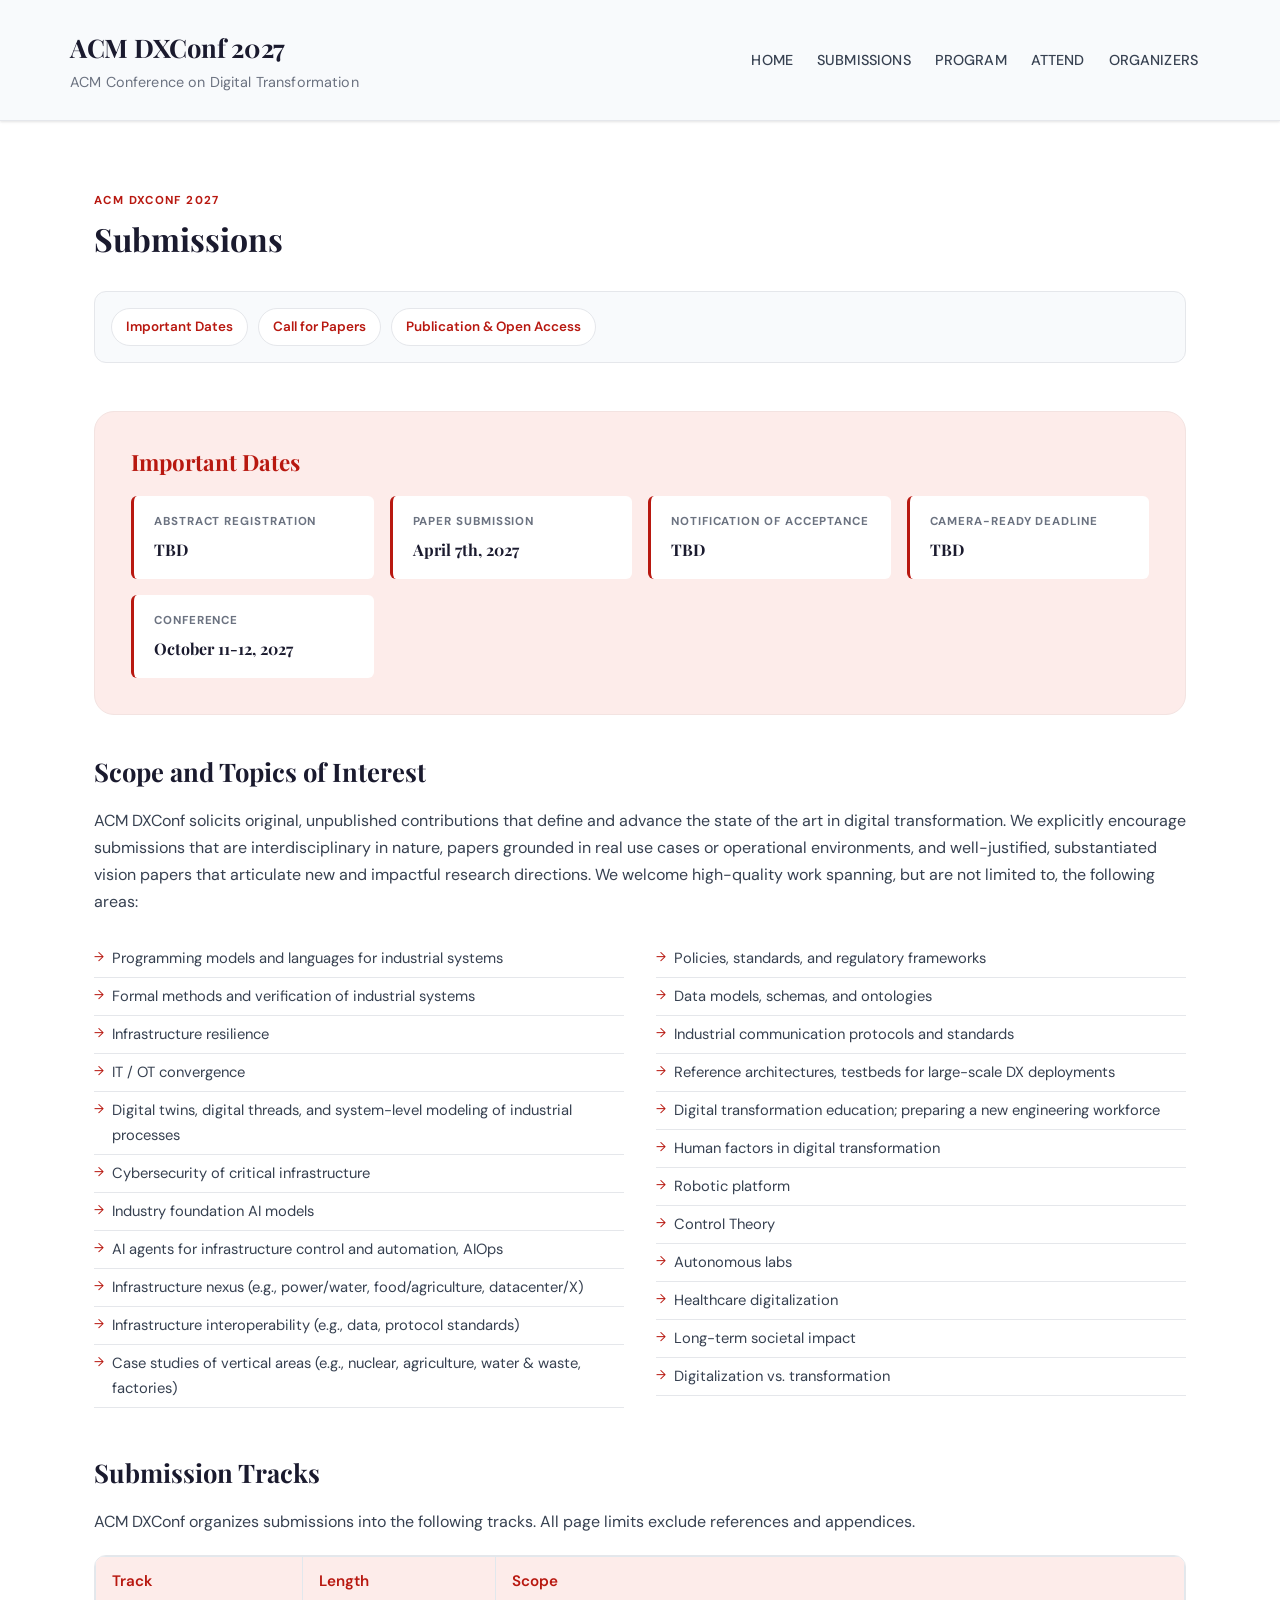
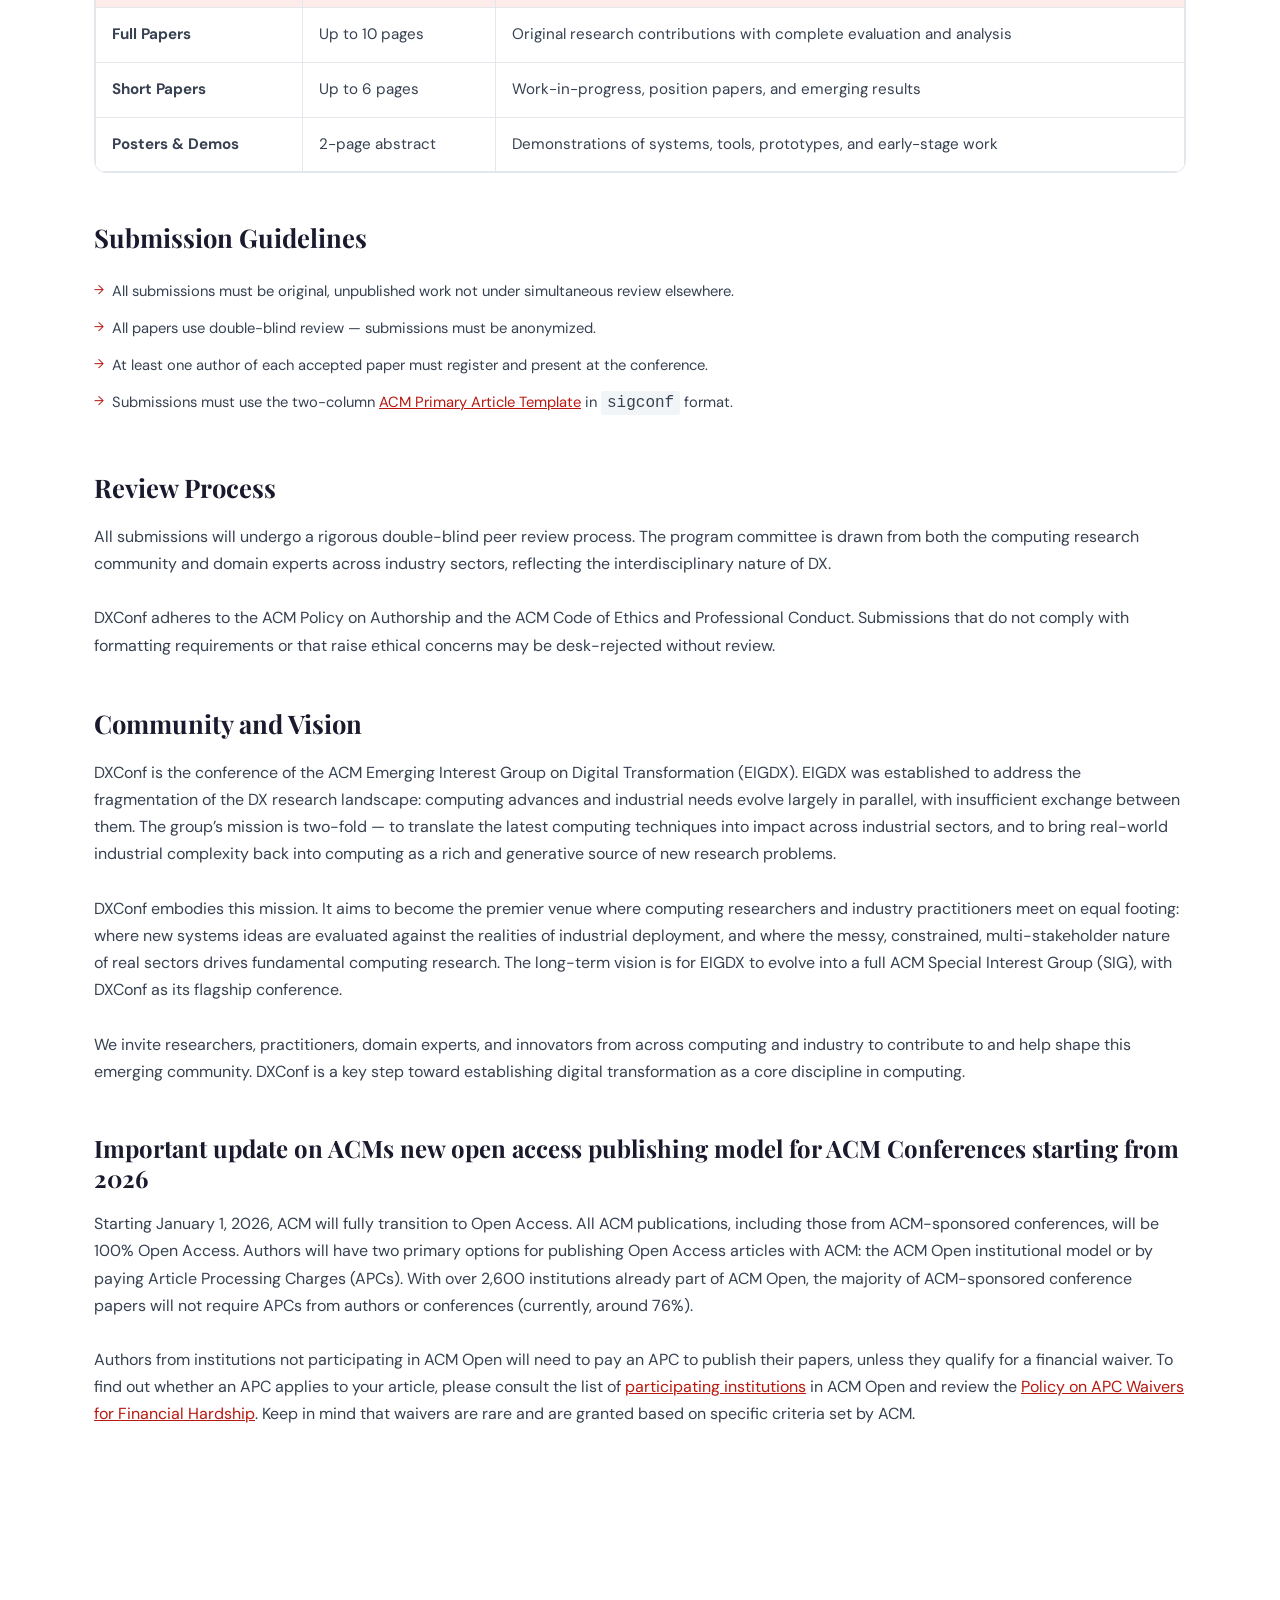
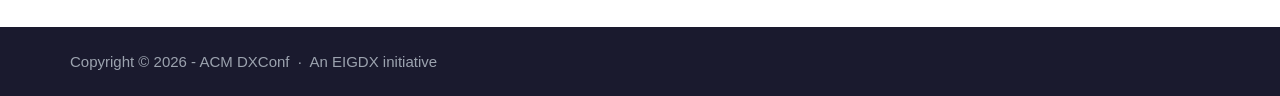
==== commit b7d19de2: "edited call for papers" ====
--- a/call-for-papers/index.html
+++ b/call-for-papers/index.html
@@ -26,20 +26,20 @@
 </style>
 
 <style id="global-styles-inline-css">
-:root{--wp--preset--aspect-ratio--square: 1;--wp--preset--aspect-ratio--4-3: 4/3;--wp--preset--aspect-ratio--3-4: 3/4;--wp--preset--aspect-ratio--3-2: 3/2;--wp--preset--aspect-ratio--2-3: 2/3;--wp--preset--aspect-ratio--16-9: 16/9;--wp--preset--aspect-ratio--9-16: 9/16;--wp--preset--color--black: #000000;--wp--preset--color--cyan-bluish-gray: #abb8c3;--wp--preset--color--white: #ffffff;--wp--preset--color--pale-pink: #f78da7;--wp--preset--color--vivid-red: #cf2e2e;--wp--preset--color--luminous-vivid-orange: #ff6900;--wp--preset--color--luminous-vivid-amber: #fcb900;--wp--preset--color--light-green-cyan: #7bdcb5;--wp--preset--color--vivid-green-cyan: #00d084;--wp--preset--color--pale-cyan-blue: #8ed1fc;--wp--preset--color--vivid-cyan-blue: #0693e3;--wp--preset--color--vivid-purple: #9b51e0;--wp--preset--color--palette-color-1: var(--theme-palette-color-1, #FB7258);--wp--preset--color--palette-color-2: var(--theme-palette-color-2, #F74D67);--wp--preset--color--palette-color-3: var(--theme-palette-color-3, #6e6d76);--wp--preset--color--palette-color-4: var(--theme-palette-color-4, #0e0c1b);--wp--preset--color--palette-color-5: var(--theme-palette-color-5, #DFDFE2);--wp--preset--color--palette-color-6: var(--theme-palette-color-6, #F4F4F5);--wp--preset--color--palette-color-7: var(--theme-palette-color-7, #FBFBFB);--wp--preset--color--palette-color-8: var(--theme-palette-color-8, #ffffff);--wp--preset--gradient--vivid-cyan-blue-to-vivid-purple: linear-gradient(135deg,rgb(6,147,227) 0%,rgb(155,81,224) 100%);--wp--preset--gradient--light-green-cyan-to-vivid-green-cyan: linear-gradient(135deg,rgb(122,220,180) 0%,rgb(0,208,130) 100%);--wp--preset--gradient--luminous-vivid-amber-to-luminous-vivid-orange: linear-gradient(135deg,rgb(252,185,0) 0%,rgb(255,105,0) 100%);--wp--preset--gradient--luminous-vivid-orange-to-vivid-red: linear-gradient(135deg,rgb(255,105,0) 0%,rgb(207,46,46) 100%);--wp--preset--gradient--very-light-gray-to-cyan-bluish-gray: linear-gradient(135deg,rgb(238,238,238) 0%,rgb(169,184,195) 100%);--wp--preset--gradient--cool-to-warm-spectrum: linear-gradient(135deg,rgb(74,234,220) 0%,rgb(151,120,209) 20%,rgb(207,42,186) 40%,rgb(238,44,130) 60%,rgb(251,105,98) 80%,rgb(254,248,76) 100%);--wp--preset--gradient--blush-light-purple: linear-gradient(135deg,rgb(255,206,236) 0%,rgb(152,150,240) 100%);--wp--preset--gradient--blush-bordeaux: linear-gradient(135deg,rgb(254,205,165) 0%,rgb(254,45,45) 50%,rgb(107,0,62) 100%);--wp--preset--gradient--luminous-dusk: linear-gradient(135deg,rgb(255,203,112) 0%,rgb(199,81,192) 50%,rgb(65,88,208) 100%);--wp--preset--gradient--pale-ocean: linear-gradient(135deg,rgb(255,245,203) 0%,rgb(182,227,212) 50%,rgb(51,167,181) 100%);--wp--preset--gradient--electric-grass: linear-gradient(135deg,rgb(202,248,128) 0%,rgb(113,206,126) 100%);--wp--preset--gradient--midnight: linear-gradient(135deg,rgb(2,3,129) 0%,rgb(40,116,252) 100%);--wp--preset--gradient--juicy-peach: linear-gradient(to right, #ffecd2 0%, #fcb69f 100%);--wp--preset--gradient--young-passion: linear-gradient(to right, #ff8177 0%, #ff867a 0%, #ff8c7f 21%, #f99185 52%, #cf556c 78%, #b12a5b 100%);--wp--preset--gradient--true-sunset: linear-gradient(to right, #fa709a 0%, #fee140 100%);--wp--preset--gradient--morpheus-den: linear-gradient(to top, #30cfd0 0%, #330867 100%);--wp--preset--gradient--plum-plate: linear-gradient(135deg, #667eea 0%, #764ba2 100%);--wp--preset--gradient--aqua-splash: linear-gradient(15deg, #13547a 0%, #80d0c7 100%);--wp--preset--gradient--love-kiss: linear-gradient(to top, #ff0844 0%, #ffb199 100%);--wp--preset--gradient--new-retrowave: linear-gradient(to top, #3b41c5 0%, #a981bb 49%, #ffc8a9 100%);--wp--preset--gradient--plum-bath: linear-gradient(to top, #cc208e 0%, #6713d2 100%);--wp--preset--gradient--high-flight: linear-gradient(to right, #0acffe 0%, #495aff 100%);--wp--preset--gradient--teen-party: linear-gradient(135deg, #FF057C 0%, #8D0B93 50%, #321575 100%);--wp--preset--gradient--fabled-sunset: linear-gradient(135deg, #231557 0%, #44107A 29%, #FF1361 67%, #FFF800 100%);--wp--preset--gradient--arielle-smile: radial-gradient(circle 248px at center, #16d9e3 0%, #30c7ec 47%, #46aef7 100%);--wp--preset--gradient--itmeo-branding: linear-gradient(180deg, #2af598 0%, #009efd 100%);--wp--preset--gradient--deep-blue: linear-gradient(to right, #6a11cb 0%, #2575fc 100%);--wp--preset--gradient--strong-bliss: linear-gradient(to right, #f78ca0 0%, #f9748f 19%, #fd868c 60%, #fe9a8b 100%);--wp--preset--gradient--sweet-period: linear-gradient(to top, #3f51b1 0%, #5a55ae 13%, #7b5fac 25%, #8f6aae 38%, #a86aa4 50%, #cc6b8e 62%, #f18271 75%, #f3a469 87%, #f7c978 100%);--wp--preset--gradient--purple-division: linear-gradient(to top, #7028e4 0%, #e5b2ca 100%);--wp--preset--gradient--cold-evening: linear-gradient(to top, #0c3483 0%, #a2b6df 100%, #6b8cce 100%, #a2b6df 100%);--wp--preset--gradient--mountain-rock: linear-gradient(to right, #868f96 0%, #596164 100%);--wp--preset--gradient--desert-hump: linear-gradient(to top, #c79081 0%, #dfa579 100%);--wp--preset--gradient--ethernal-constance: linear-gradient(to top, #09203f 0%, #537895 100%);--wp--preset--gradient--happy-memories: linear-gradient(300deg, #ff5858 0%, #f09819 100%);--wp--preset--gradient--grown-early: linear-gradient(to top, #0ba360 0%, #3cba92 100%);--wp--preset--gradient--morning-salad: linear-gradient(135deg, #B7F8DB 0%, #50A7C2 100%);--wp--preset--gradient--night-call: linear-gradient(135deg, #AC32E4 0%, #7918F2 48%, #4801FF 100%);--wp--preset--gradient--mind-crawl: linear-gradient(135deg, #473B7B 0%, #3584A7 51%, #30D2BE 100%);--wp--preset--gradient--angel-care: linear-gradient(135deg, #FFE29F 0%, #FFA99F 48%, #FF719A 100%);--wp--preset--gradient--juicy-cake: linear-gradient(to top, #e14fad 0%, #f9d423 100%);--wp--preset--gradient--rich-metal: linear-gradient(to right, #d7d2cc 0%, #304352 100%);--wp--preset--gradient--mole-hall: linear-gradient(340deg, #616161 0%, #9bc5c3 100%);--wp--preset--gradient--cloudy-knoxville: linear-gradient(120deg, #fdfbfb 0%, #ebedee 100%);--wp--preset--gradient--soft-grass: linear-gradient(to top, #c1dfc4 0%, #deecdd 100%);--wp--preset--gradient--saint-petersburg: linear-gradient(135deg, #f5f7fa 0%, #c3cfe2 100%);--wp--preset--gradient--everlasting-sky: linear-gradient(135deg, #fdfcfb 0%, #e2d1c3 100%);--wp--preset--gradient--kind-steel: linear-gradient(340deg, #e9defa 0%, #fbfcdb 100%);--wp--preset--gradient--over-sun: linear-gradient(60deg, #abecd6 0%, #fbed96 100%);--wp--preset--gradient--premium-white: linear-gradient(to top, #d5d4d0 0%, #d5d4d0 1%, #eeeeec 31%, #efeeec 75%, #e9e9e7 100%);--wp--preset--gradient--clean-mirror: linear-gradient(45deg, #93a5cf 0%, #e4efe9 100%);--wp--preset--gradient--wild-apple: linear-gradient(to top, #d299c2 0%, #fef9d7 100%);--wp--preset--gradient--snow-again: linear-gradient(to top, #e6e9f0 0%, #eef1f5 100%);--wp--preset--gradient--confident-cloud: linear-gradient(to top, #dad4ec 0%, #dad4ec 1%, #f3e7e9 100%);--wp--preset--gradient--glass-water: linear-gradient(to top, #dfe9f3 0%, white 100%);--wp--preset--gradient--perfect-white: linear-gradient(135deg, #E3FDF5 0%, #FFE6FA 100%);--wp--preset--font-size--small: 13px;--wp--preset--font-size--medium: 20px;--wp--preset--font-size--large: clamp(22px, 1.375rem + ((1vw - 3.2px) * 0.625), 30px);--wp--preset--font-size--x-large: clamp(30px, 1.875rem + ((1vw - 3.2px) * 1.563), 50px);--wp--preset--font-size--xx-large: clamp(45px, 2.813rem + ((1vw - 3.2px) * 2.734), 80px);--wp--preset--spacing--20: 0.44rem;--wp--preset--spacing--30: 0.67rem;--wp--preset--spacing--40: 1rem;--wp--preset--spacing--50: 1.5rem;--wp--preset--spacing--60: 2.25rem;--wp--preset--spacing--70: 3.38rem;--wp--preset--spacing--80: 5.06rem;--wp--preset--shadow--natural: 6px 6px 9px rgba(0, 0, 0, 0.2);--wp--preset--shadow--deep: 12px 12px 50px rgba(0, 0, 0, 0.4);--wp--preset--shadow--sharp: 6px 6px 0px rgba(0, 0, 0, 0.2);--wp--preset--shadow--outlined: 6px 6px 0px -3px rgb(255, 255, 255), 6px 6px rgb(0, 0, 0);--wp--preset--shadow--crisp: 6px 6px 0px rgb(0, 0, 0);}.wp-block-button{--wp--preset--dimension--25: 25%;--wp--preset--dimension--50: 50%;--wp--preset--dimension--75: 75%;--wp--preset--dimension--100: 100%;}:root { --wp--style--global--content-size: var(--theme-block-max-width);--wp--style--global--wide-size: var(--theme-block-wide-max-width); }:where(body) { margin: 0; }.wp-site-blocks > .alignleft { float: left; margin-right: 2em; }.wp-site-blocks > .alignright { float: right; margin-left: 2em; }.wp-site-blocks > .aligncenter { justify-content: center; margin-left: auto; margin-right: auto; }:where(.wp-site-blocks) > * { margin-block-start: var(--theme-content-spacing); margin-block-end: 0; }:where(.wp-site-blocks) > :first-child { margin-block-start: 0; }:where(.wp-site-blocks) > :last-child { margin-block-end: 0; }:root { --wp--style--block-gap: var(--theme-content-spacing); }:root :where(.is-layout-flow) > :first-child{margin-block-start: 0;}:root :where(.is-layout-flow) > :last-child{margin-block-end: 0;}:root :where(.is-layout-flow) > *{margin-block-start: var(--theme-content-spacing);margin-block-end: 0;}:root :where(.is-layout-constrained) > :first-child{margin-block-start: 0;}:root :where(.is-layout-constrained) > :last-child{margin-block-end: 0;}:root :where(.is-layout-constrained) > *{margin-block-start: var(--theme-content-spacing);margin-block-end: 0;}:root :where(.is-layout-flex){gap: var(--theme-content-spacing);}:root :where(.is-layout-grid){gap: var(--theme-content-spacing);}.is-layout-flow > .alignleft{float: left;margin-inline-start: 0;margin-inline-end: 2em;}.is-layout-flow > .alignright{float: right;margin-inline-start: 2em;margin-inline-end: 0;}.is-layout-flow > .aligncenter{margin-left: auto !important;margin-right: auto !important;}.is-layout-constrained > .alignleft{float: left;margin-inline-start: 0;margin-inline-end: 2em;}.is-layout-constrained > .alignright{float: right;margin-inline-start: 2em;margin-inline-end: 0;}.is-layout-constrained > .aligncenter{margin-left: auto !important;margin-right: auto !important;}.is-layout-constrained > :where(:not(.alignleft):not(.alignright):not(.alignfull)){max-width: var(--wp--style--global--content-size);margin-left: auto !important;margin-right: auto !important;}.is-layout-constrained > .alignwide{max-width: var(--wp--style--global--wide-size);}body .is-layout-flex{display: flex;}.is-layout-flex{flex-wrap: wrap;align-items: center;}.is-layout-flex > :is(*, div){margin: 0;}body .is-layout-grid{display: grid;}.is-layout-grid > :is(*, div){margin: 0;}body{padding-top: 0px;padding-right: 0px;padding-bottom: 0px;padding-left: 0px;}:root :where(.wp-element-button, .wp-block-button__link){font-style: inherit;font-weight: inherit;letter-spacing: inherit;text-transform: inherit;}.has-black-color{color: var(--wp--preset--color--black) !important;}.has-cyan-bluish-gray-color{color: var(--wp--preset--color--cyan-bluish-gray) !important;}.has-white-color{color: var(--wp--preset--color--white) !important;}.has-pale-pink-color{color: var(--wp--preset--color--pale-pink) !important;}.has-vivid-red-color{color: var(--wp--preset--color--vivid-red) !important;}.has-luminous-vivid-orange-color{color: var(--wp--preset--color--luminous-vivid-orange) !important;}.has-luminous-vivid-amber-color{color: var(--wp--preset--color--luminous-vivid-amber) !important;}.has-light-green-cyan-color{color: var(--wp--preset--color--light-green-cyan) !important;}.has-vivid-green-cyan-color{color: var(--wp--preset--color--vivid-green-cyan) !important;}.has-pale-cyan-blue-color{color: var(--wp--preset--color--pale-cyan-blue) !important;}.has-vivid-cyan-blue-color{color: var(--wp--preset--color--vivid-cyan-blue) !important;}.has-vivid-purple-color{color: var(--wp--preset--color--vivid-purple) !important;}.has-palette-color-1-color{color: var(--wp--preset--color--palette-color-1) !important;}.has-palette-color-2-color{color: var(--wp--preset--color--palette-color-2) !important;}.has-palette-color-3-color{color: var(--wp--preset--color--palette-color-3) !important;}.has-palette-color-4-color{color: var(--wp--preset--color--palette-color-4) !important;}.has-palette-color-5-color{color: var(--wp--preset--color--palette-color-5) !important;}.has-palette-color-6-color{color: var(--wp--preset--color--palette-color-6) !important;}.has-palette-color-7-color{color: var(--wp--preset--color--palette-color-7) !important;}.has-palette-color-8-color{color: var(--wp--preset--color--palette-color-8) !important;}.has-black-background-color{background-color: var(--wp--preset--color--black) !important;}.has-cyan-bluish-gray-background-color{background-color: var(--wp--preset--color--cyan-bluish-gray) !important;}.has-white-background-color{background-color: var(--wp--preset--color--white) !important;}.has-pale-pink-background-color{background-color: var(--wp--preset--color--pale-pink) !important;}.has-vivid-red-background-color{background-color: var(--wp--preset--color--vivid-red) !important;}.has-luminous-vivid-orange-background-color{background-color: var(--wp--preset--color--luminous-vivid-orange) !important;}.has-luminous-vivid-amber-background-color{background-color: var(--wp--preset--color--luminous-vivid-amber) !important;}.has-light-green-cyan-background-color{background-color: var(--wp--preset--color--light-green-cyan) !important;}.has-vivid-green-cyan-background-color{background-color: var(--wp--preset--color--vivid-green-cyan) !important;}.has-pale-cyan-blue-background-color{background-color: var(--wp--preset--color--pale-cyan-blue) !important;}.has-vivid-cyan-blue-background-color{background-color: var(--wp--preset--color--vivid-cyan-blue) !important;}.has-vivid-purple-background-color{background-color: var(--wp--preset--color--vivid-purple) !important;}.has-palette-color-1-background-color{background-color: var(--wp--preset--color--palette-color-1) !important;}.has-palette-color-2-background-color{background-color: var(--wp--preset--color--palette-color-2) !important;}.has-palette-color-3-background-color{background-color: var(--wp--preset--color--palette-color-3) !important;}.has-palette-color-4-background-color{background-color: var(--wp--preset--color--palette-color-4) !important;}.has-palette-color-5-background-color{background-color: var(--wp--preset--color--palette-color-5) !important;}.has-palette-color-6-background-color{background-color: var(--wp--preset--color--palette-color-6) !important;}.has-palette-color-7-background-color{background-color: var(--wp--preset--color--palette-color-7) !important;}.has-palette-color-8-background-color{background-color: var(--wp--preset--color--palette-color-8) !important;}.has-black-border-color{border-color: var(--wp--preset--color--black) !important;}.has-cyan-bluish-gray-border-color{border-color: var(--wp--preset--color--cyan-bluish-gray) !important;}.has-white-border-color{border-color: var(--wp--preset--color--white) !important;}.has-pale-pink-border-color{border-color: var(--wp--preset--color--pale-pink) !important;}.has-vivid-red-border-color{border-color: var(--wp--preset--color--vivid-red) !important;}.has-luminous-vivid-orange-border-color{border-color: var(--wp--preset--color--luminous-vivid-orange) !important;}.has-luminous-vivid-amber-border-color{border-color: var(--wp--preset--color--luminous-vivid-amber) !important;}.has-light-green-cyan-border-color{border-color: var(--wp--preset--color--light-green-cyan) !important;}.has-vivid-green-cyan-border-color{border-color: var(--wp--preset--color--vivid-green-cyan) !important;}.has-pale-cyan-blue-border-color{border-color: var(--wp--preset--color--pale-cyan-blue) !important;}.has-vivid-cyan-blue-border-color{border-color: var(--wp--preset--color--vivid-cyan-blue) !important;}.has-vivid-purple-border-color{border-color: var(--wp--preset--color--vivid-purple) !important;}.has-palette-color-1-border-color{border-color: var(--wp--preset--color--palette-color-1) !important;}.has-palette-color-2-border-color{border-color: var(--wp--preset--color--palette-color-2) !important;}.has-palette-color-3-border-color{border-color: var(--wp--preset--color--palette-color-3) !important;}.has-palette-color-4-border-color{border-color: var(--wp--preset--color--palette-color-4) !important;}.has-palette-color-5-border-color{border-color: var(--wp--preset--color--palette-color-5) !important;}.has-palette-color-6-border-color{border-color: var(--wp--preset--color--palette-color-6) !important;}.has-palette-color-7-border-color{border-color: var(--wp--preset--color--palette-color-7) !important;}.has-palette-color-8-border-color{border-color: var(--wp--preset--color--palette-color-8) !important;}.has-vivid-cyan-blue-to-vivid-purple-gradient-background{background: var(--wp--preset--gradient--vivid-cyan-blue-to-vivid-purple) !important;}.has-light-green-cyan-to-vivid-green-cyan-gradient-background{background: var(--wp--preset--gradient--light-green-cyan-to-vivid-green-cyan) !important;}.has-luminous-vivid-amber-to-luminous-vivid-orange-gradient-background{background: var(--wp--preset--gradient--luminous-vivid-amber-to-luminous-vivid-orange) !important;}.has-luminous-vivid-orange-to-vivid-red-gradient-background{background: var(--wp--preset--gradient--luminous-vivid-orange-to-vivid-red) !important;}.has-very-light-gray-to-cyan-bluish-gray-gradient-background{background: var(--wp--preset--gradient--very-light-gray-to-cyan-bluish-gray) !important;}.has-cool-to-warm-spectrum-gradient-background{background: var(--wp--preset--gradient--cool-to-warm-spectrum) !important;}.has-blush-light-purple-gradient-background{background: var(--wp--preset--gradient--blush-light-purple) !important;}.has-blush-bordeaux-gradient-background{background: var(--wp--preset--gradient--blush-bordeaux) !important;}.has-luminous-dusk-gradient-background{background: var(--wp--preset--gradient--luminous-dusk) !important;}.has-pale-ocean-gradient-background{background: var(--wp--preset--gradient--pale-ocean) !important;}.has-electric-grass-gradient-background{background: var(--wp--preset--gradient--electric-grass) !important;}.has-midnight-gradient-background{background: var(--wp--preset--gradient--midnight) !important;}.has-juicy-peach-gradient-background{background: var(--wp--preset--gradient--juicy-peach) !important;}.has-young-passion-gradient-background{background: var(--wp--preset--gradient--young-passion) !important;}.has-true-sunset-gradient-background{background: var(--wp--preset--gradient--true-sunset) !important;}.has-morpheus-den-gradient-background{background: var(--wp--preset--gradient--morpheus-den) !important;}.has-plum-plate-gradient-background{background: var(--wp--preset--gradient--plum-plate) !important;}.has-aqua-splash-gradient-background{background: var(--wp--preset--gradient--aqua-splash) !important;}.has-love-kiss-gradient-background{background: var(--wp--preset--gradient--love-kiss) !important;}.has-new-retrowave-gradient-background{background: var(--wp--preset--gradient--new-retrowave) !important;}.has-plum-bath-gradient-background{background: var(--wp--preset--gradient--plum-bath) !important;}.has-high-flight-gradient-background{background: var(--wp--preset--gradient--high-flight) !important;}.has-teen-party-gradient-background{background: var(--wp--preset--gradient--teen-party) !important;}.has-fabled-sunset-gradient-background{background: var(--wp--preset--gradient--fabled-sunset) !important;}.has-arielle-smile-gradient-background{background: var(--wp--preset--gradient--arielle-smile) !important;}.has-itmeo-branding-gradient-background{background: var(--wp--preset--gradient--itmeo-branding) !important;}.has-deep-blue-gradient-background{background: var(--wp--preset--gradient--deep-blue) !important;}.has-strong-bliss-gradient-background{background: var(--wp--preset--gradient--strong-bliss) !important;}.has-sweet-period-gradient-background{background: var(--wp--preset--gradient--sweet-period) !important;}.has-purple-division-gradient-background{background: var(--wp--preset--gradient--purple-division) !important;}.has-cold-evening-gradient-background{background: var(--wp--preset--gradient--cold-evening) !important;}.has-mountain-rock-gradient-background{background: var(--wp--preset--gradient--mountain-rock) !important;}.has-desert-hump-gradient-background{background: var(--wp--preset--gradient--desert-hump) !important;}.has-ethernal-constance-gradient-background{background: var(--wp--preset--gradient--ethernal-constance) !important;}.has-happy-memories-gradient-background{background: var(--wp--preset--gradient--happy-memories) !important;}.has-grown-early-gradient-background{background: var(--wp--preset--gradient--grown-early) !important;}.has-morning-salad-gradient-background{background: var(--wp--preset--gradient--morning-salad) !important;}.has-night-call-gradient-background{background: var(--wp--preset--gradient--night-call) !important;}.has-mind-crawl-gradient-background{background: var(--wp--preset--gradient--mind-crawl) !important;}.has-angel-care-gradient-background{background: var(--wp--preset--gradient--angel-care) !important;}.has-juicy-cake-gradient-background{background: var(--wp--preset--gradient--juicy-cake) !important;}.has-rich-metal-gradient-background{background: var(--wp--preset--gradient--rich-metal) !important;}.has-mole-hall-gradient-background{background: var(--wp--preset--gradient--mole-hall) !important;}.has-cloudy-knoxville-gradient-background{background: var(--wp--preset--gradient--cloudy-knoxville) !important;}.has-soft-grass-gradient-background{background: var(--wp--preset--gradient--soft-grass) !important;}.has-saint-petersburg-gradient-background{background: var(--wp--preset--gradient--saint-petersburg) !important;}.has-everlasting-sky-gradient-background{background: var(--wp--preset--gradient--everlasting-sky) !important;}.has-kind-steel-gradient-background{background: var(--wp--preset--gradient--kind-steel) !important;}.has-over-sun-gradient-background{background: var(--wp--preset--gradient--over-sun) !important;}.has-premium-white-gradient-background{background: var(--wp--preset--gradient--premium-white) !important;}.has-clean-mirror-gradient-background{background: var(--wp--preset--gradient--clean-mirror) !important;}.has-wild-apple-gradient-background{background: var(--wp--preset--gradient--wild-apple) !important;}.has-snow-again-gradient-background{background: var(--wp--preset--gradient--snow-again) !important;}.has-confident-cloud-gradient-background{background: var(--wp--preset--gradient--confident-cloud) !important;}.has-glass-water-gradient-background{background: var(--wp--preset--gradient--glass-water) !important;}.has-perfect-white-gradient-background{background: var(--wp--preset--gradient--perfect-white) !important;}.has-small-font-size{font-size: var(--wp--preset--font-size--small) !important;}.has-medium-font-size{font-size: var(--wp--preset--font-size--medium) !important;}.has-large-font-size{font-size: var(--wp--preset--font-size--large) !important;}.has-x-large-font-size{font-size: var(--wp--preset--font-size--x-large) !important;}.has-xx-large-font-size{font-size: var(--wp--preset--font-size--xx-large) !important;}
+:root{--wp--preset--aspect-ratio--square: 1;--wp--preset--aspect-ratio--4-3: 4/3;--wp--preset--aspect-ratio--3-4: 3/4;--wp--preset--aspect-ratio--3-2: 3/2;--wp--preset--aspect-ratio--2-3: 2/3;--wp--preset--aspect-ratio--16-9: 16/9;--wp--preset--aspect-ratio--9-16: 9/16;--wp--preset--color--black: #000000;--wp--preset--color--cyan-bluish-gray: #abb8c3;--wp--preset--color--white: #ffffff;--wp--preset--color--pale-pink: #f78da7;--wp--preset--color--vivid-red: #cf2e2e;--wp--preset--color--luminous-vivid-orange: #ff6900;--wp--preset--color--luminous-vivid-amber: #fcb900;--wp--preset--color--light-green-cyan: #7bdcb5;--wp--preset--color--vivid-green-cyan: #00d084;--wp--preset--color--pale-cyan-blue: #8ed1fc;--wp--preset--color--vivid-cyan-blue: #0693e3;--wp--preset--color--vivid-purple: #9b51e0;--wp--preset--color--palette-color-1: var(--theme-palette-color-1, #2872fa);--wp--preset--color--palette-color-2: var(--theme-palette-color-2, #1559ed);--wp--preset--color--palette-color-3: var(--theme-palette-color-3, #3A4F66);--wp--preset--color--palette-color-4: var(--theme-palette-color-4, #192a3d);--wp--preset--color--palette-color-5: var(--theme-palette-color-5, #e1e8ed);--wp--preset--color--palette-color-6: var(--theme-palette-color-6, #f2f5f7);--wp--preset--color--palette-color-7: var(--theme-palette-color-7, #FAFBFC);--wp--preset--color--palette-color-8: var(--theme-palette-color-8, #ffffff);--wp--preset--gradient--vivid-cyan-blue-to-vivid-purple: linear-gradient(135deg,rgb(6,147,227) 0%,rgb(155,81,224) 100%);--wp--preset--gradient--light-green-cyan-to-vivid-green-cyan: linear-gradient(135deg,rgb(122,220,180) 0%,rgb(0,208,130) 100%);--wp--preset--gradient--luminous-vivid-amber-to-luminous-vivid-orange: linear-gradient(135deg,rgb(252,185,0) 0%,rgb(255,105,0) 100%);--wp--preset--gradient--luminous-vivid-orange-to-vivid-red: linear-gradient(135deg,rgb(255,105,0) 0%,rgb(207,46,46) 100%);--wp--preset--gradient--very-light-gray-to-cyan-bluish-gray: linear-gradient(135deg,rgb(238,238,238) 0%,rgb(169,184,195) 100%);--wp--preset--gradient--cool-to-warm-spectrum: linear-gradient(135deg,rgb(74,234,220) 0%,rgb(151,120,209) 20%,rgb(207,42,186) 40%,rgb(238,44,130) 60%,rgb(251,105,98) 80%,rgb(254,248,76) 100%);--wp--preset--gradient--blush-light-purple: linear-gradient(135deg,rgb(255,206,236) 0%,rgb(152,150,240) 100%);--wp--preset--gradient--blush-bordeaux: linear-gradient(135deg,rgb(254,205,165) 0%,rgb(254,45,45) 50%,rgb(107,0,62) 100%);--wp--preset--gradient--luminous-dusk: linear-gradient(135deg,rgb(255,203,112) 0%,rgb(199,81,192) 50%,rgb(65,88,208) 100%);--wp--preset--gradient--pale-ocean: linear-gradient(135deg,rgb(255,245,203) 0%,rgb(182,227,212) 50%,rgb(51,167,181) 100%);--wp--preset--gradient--electric-grass: linear-gradient(135deg,rgb(202,248,128) 0%,rgb(113,206,126) 100%);--wp--preset--gradient--midnight: linear-gradient(135deg,rgb(2,3,129) 0%,rgb(40,116,252) 100%);--wp--preset--gradient--juicy-peach: linear-gradient(to right, #ffecd2 0%, #fcb69f 100%);--wp--preset--gradient--young-passion: linear-gradient(to right, #ff8177 0%, #ff867a 0%, #ff8c7f 21%, #f99185 52%, #cf556c 78%, #b12a5b 100%);--wp--preset--gradient--true-sunset: linear-gradient(to right, #fa709a 0%, #fee140 100%);--wp--preset--gradient--morpheus-den: linear-gradient(to top, #30cfd0 0%, #330867 100%);--wp--preset--gradient--plum-plate: linear-gradient(135deg, #667eea 0%, #764ba2 100%);--wp--preset--gradient--aqua-splash: linear-gradient(15deg, #13547a 0%, #80d0c7 100%);--wp--preset--gradient--love-kiss: linear-gradient(to top, #ff0844 0%, #ffb199 100%);--wp--preset--gradient--new-retrowave: linear-gradient(to top, #3b41c5 0%, #a981bb 49%, #ffc8a9 100%);--wp--preset--gradient--plum-bath: linear-gradient(to top, #cc208e 0%, #6713d2 100%);--wp--preset--gradient--high-flight: linear-gradient(to right, #0acffe 0%, #495aff 100%);--wp--preset--gradient--teen-party: linear-gradient(135deg, #FF057C 0%, #8D0B93 50%, #321575 100%);--wp--preset--gradient--fabled-sunset: linear-gradient(135deg, #231557 0%, #44107A 29%, #FF1361 67%, #FFF800 100%);--wp--preset--gradient--arielle-smile: radial-gradient(circle 248px at center, #16d9e3 0%, #30c7ec 47%, #46aef7 100%);--wp--preset--gradient--itmeo-branding: linear-gradient(180deg, #2af598 0%, #009efd 100%);--wp--preset--gradient--deep-blue: linear-gradient(to right, #6a11cb 0%, #2575fc 100%);--wp--preset--gradient--strong-bliss: linear-gradient(to right, #f78ca0 0%, #f9748f 19%, #fd868c 60%, #fe9a8b 100%);--wp--preset--gradient--sweet-period: linear-gradient(to top, #3f51b1 0%, #5a55ae 13%, #7b5fac 25%, #8f6aae 38%, #a86aa4 50%, #cc6b8e 62%, #f18271 75%, #f3a469 87%, #f7c978 100%);--wp--preset--gradient--purple-division: linear-gradient(to top, #7028e4 0%, #e5b2ca 100%);--wp--preset--gradient--cold-evening: linear-gradient(to top, #0c3483 0%, #a2b6df 100%, #6b8cce 100%, #a2b6df 100%);--wp--preset--gradient--mountain-rock: linear-gradient(to right, #868f96 0%, #596164 100%);--wp--preset--gradient--desert-hump: linear-gradient(to top, #c79081 0%, #dfa579 100%);--wp--preset--gradient--ethernal-constance: linear-gradient(to top, #09203f 0%, #537895 100%);--wp--preset--gradient--happy-memories: linear-gradient(300deg, #ff5858 0%, #f09819 100%);--wp--preset--gradient--grown-early: linear-gradient(to top, #0ba360 0%, #3cba92 100%);--wp--preset--gradient--morning-salad: linear-gradient(135deg, #B7F8DB 0%, #50A7C2 100%);--wp--preset--gradient--night-call: linear-gradient(135deg, #AC32E4 0%, #7918F2 48%, #4801FF 100%);--wp--preset--gradient--mind-crawl: linear-gradient(135deg, #473B7B 0%, #3584A7 51%, #30D2BE 100%);--wp--preset--gradient--angel-care: linear-gradient(135deg, #FFE29F 0%, #FFA99F 48%, #FF719A 100%);--wp--preset--gradient--juicy-cake: linear-gradient(to top, #e14fad 0%, #f9d423 100%);--wp--preset--gradient--rich-metal: linear-gradient(to right, #d7d2cc 0%, #304352 100%);--wp--preset--gradient--mole-hall: linear-gradient(340deg, #616161 0%, #9bc5c3 100%);--wp--preset--gradient--cloudy-knoxville: linear-gradient(120deg, #fdfbfb 0%, #ebedee 100%);--wp--preset--gradient--soft-grass: linear-gradient(to top, #c1dfc4 0%, #deecdd 100%);--wp--preset--gradient--saint-petersburg: linear-gradient(135deg, #f5f7fa 0%, #c3cfe2 100%);--wp--preset--gradient--everlasting-sky: linear-gradient(135deg, #fdfcfb 0%, #e2d1c3 100%);--wp--preset--gradient--kind-steel: linear-gradient(340deg, #e9defa 0%, #fbfcdb 100%);--wp--preset--gradient--over-sun: linear-gradient(60deg, #abecd6 0%, #fbed96 100%);--wp--preset--gradient--premium-white: linear-gradient(to top, #d5d4d0 0%, #d5d4d0 1%, #eeeeec 31%, #efeeec 75%, #e9e9e7 100%);--wp--preset--gradient--clean-mirror: linear-gradient(45deg, #93a5cf 0%, #e4efe9 100%);--wp--preset--gradient--wild-apple: linear-gradient(to top, #d299c2 0%, #fef9d7 100%);--wp--preset--gradient--snow-again: linear-gradient(to top, #e6e9f0 0%, #eef1f5 100%);--wp--preset--gradient--confident-cloud: linear-gradient(to top, #dad4ec 0%, #dad4ec 1%, #f3e7e9 100%);--wp--preset--gradient--glass-water: linear-gradient(to top, #dfe9f3 0%, white 100%);--wp--preset--gradient--perfect-white: linear-gradient(135deg, #E3FDF5 0%, #FFE6FA 100%);--wp--preset--font-size--small: 13px;--wp--preset--font-size--medium: 20px;--wp--preset--font-size--large: clamp(22px, 1.375rem + ((1vw - 3.2px) * 0.625), 30px);--wp--preset--font-size--x-large: clamp(30px, 1.875rem + ((1vw - 3.2px) * 1.563), 50px);--wp--preset--font-size--xx-large: clamp(45px, 2.813rem + ((1vw - 3.2px) * 2.734), 80px);--wp--preset--spacing--20: 0.44rem;--wp--preset--spacing--30: 0.67rem;--wp--preset--spacing--40: 1rem;--wp--preset--spacing--50: 1.5rem;--wp--preset--spacing--60: 2.25rem;--wp--preset--spacing--70: 3.38rem;--wp--preset--spacing--80: 5.06rem;--wp--preset--shadow--natural: 6px 6px 9px rgba(0, 0, 0, 0.2);--wp--preset--shadow--deep: 12px 12px 50px rgba(0, 0, 0, 0.4);--wp--preset--shadow--sharp: 6px 6px 0px rgba(0, 0, 0, 0.2);--wp--preset--shadow--outlined: 6px 6px 0px -3px rgb(255, 255, 255), 6px 6px rgb(0, 0, 0);--wp--preset--shadow--crisp: 6px 6px 0px rgb(0, 0, 0);}.wp-block-button{--wp--preset--dimension--25: 25%;--wp--preset--dimension--50: 50%;--wp--preset--dimension--75: 75%;--wp--preset--dimension--100: 100%;}:root { --wp--style--global--content-size: var(--theme-block-max-width);--wp--style--global--wide-size: var(--theme-block-wide-max-width); }:where(body) { margin: 0; }.wp-site-blocks > .alignleft { float: left; margin-right: 2em; }.wp-site-blocks > .alignright { float: right; margin-left: 2em; }.wp-site-blocks > .aligncenter { justify-content: center; margin-left: auto; margin-right: auto; }:where(.wp-site-blocks) > * { margin-block-start: var(--theme-content-spacing); margin-block-end: 0; }:where(.wp-site-blocks) > :first-child { margin-block-start: 0; }:where(.wp-site-blocks) > :last-child { margin-block-end: 0; }:root { --wp--style--block-gap: var(--theme-content-spacing); }:root :where(.is-layout-flow) > :first-child{margin-block-start: 0;}:root :where(.is-layout-flow) > :last-child{margin-block-end: 0;}:root :where(.is-layout-flow) > *{margin-block-start: var(--theme-content-spacing);margin-block-end: 0;}:root :where(.is-layout-constrained) > :first-child{margin-block-start: 0;}:root :where(.is-layout-constrained) > :last-child{margin-block-end: 0;}:root :where(.is-layout-constrained) > *{margin-block-start: var(--theme-content-spacing);margin-block-end: 0;}:root :where(.is-layout-flex){gap: var(--theme-content-spacing);}:root :where(.is-layout-grid){gap: var(--theme-content-spacing);}.is-layout-flow > .alignleft{float: left;margin-inline-start: 0;margin-inline-end: 2em;}.is-layout-flow > .alignright{float: right;margin-inline-start: 2em;margin-inline-end: 0;}.is-layout-flow > .aligncenter{margin-left: auto !important;margin-right: auto !important;}.is-layout-constrained > .alignleft{float: left;margin-inline-start: 0;margin-inline-end: 2em;}.is-layout-constrained > .alignright{float: right;margin-inline-start: 2em;margin-inline-end: 0;}.is-layout-constrained > .aligncenter{margin-left: auto !important;margin-right: auto !important;}.is-layout-constrained > :where(:not(.alignleft):not(.alignright):not(.alignfull)){max-width: var(--wp--style--global--content-size);margin-left: auto !important;margin-right: auto !important;}.is-layout-constrained > .alignwide{max-width: var(--wp--style--global--wide-size);}body .is-layout-flex{display: flex;}.is-layout-flex{flex-wrap: wrap;align-items: center;}.is-layout-flex > :is(*, div){margin: 0;}body .is-layout-grid{display: grid;}.is-layout-grid > :is(*, div){margin: 0;}body{padding-top: 0px;padding-right: 0px;padding-bottom: 0px;padding-left: 0px;}:root :where(.wp-element-button, .wp-block-button__link){font-style: inherit;font-weight: inherit;letter-spacing: inherit;text-transform: inherit;}.has-black-color{color: var(--wp--preset--color--black) !important;}.has-cyan-bluish-gray-color{color: var(--wp--preset--color--cyan-bluish-gray) !important;}.has-white-color{color: var(--wp--preset--color--white) !important;}.has-pale-pink-color{color: var(--wp--preset--color--pale-pink) !important;}.has-vivid-red-color{color: var(--wp--preset--color--vivid-red) !important;}.has-luminous-vivid-orange-color{color: var(--wp--preset--color--luminous-vivid-orange) !important;}.has-luminous-vivid-amber-color{color: var(--wp--preset--color--luminous-vivid-amber) !important;}.has-light-green-cyan-color{color: var(--wp--preset--color--light-green-cyan) !important;}.has-vivid-green-cyan-color{color: var(--wp--preset--color--vivid-green-cyan) !important;}.has-pale-cyan-blue-color{color: var(--wp--preset--color--pale-cyan-blue) !important;}.has-vivid-cyan-blue-color{color: var(--wp--preset--color--vivid-cyan-blue) !important;}.has-vivid-purple-color{color: var(--wp--preset--color--vivid-purple) !important;}.has-palette-color-1-color{color: var(--wp--preset--color--palette-color-1) !important;}.has-palette-color-2-color{color: var(--wp--preset--color--palette-color-2) !important;}.has-palette-color-3-color{color: var(--wp--preset--color--palette-color-3) !important;}.has-palette-color-4-color{color: var(--wp--preset--color--palette-color-4) !important;}.has-palette-color-5-color{color: var(--wp--preset--color--palette-color-5) !important;}.has-palette-color-6-color{color: var(--wp--preset--color--palette-color-6) !important;}.has-palette-color-7-color{color: var(--wp--preset--color--palette-color-7) !important;}.has-palette-color-8-color{color: var(--wp--preset--color--palette-color-8) !important;}.has-black-background-color{background-color: var(--wp--preset--color--black) !important;}.has-cyan-bluish-gray-background-color{background-color: var(--wp--preset--color--cyan-bluish-gray) !important;}.has-white-background-color{background-color: var(--wp--preset--color--white) !important;}.has-pale-pink-background-color{background-color: var(--wp--preset--color--pale-pink) !important;}.has-vivid-red-background-color{background-color: var(--wp--preset--color--vivid-red) !important;}.has-luminous-vivid-orange-background-color{background-color: var(--wp--preset--color--luminous-vivid-orange) !important;}.has-luminous-vivid-amber-background-color{background-color: var(--wp--preset--color--luminous-vivid-amber) !important;}.has-light-green-cyan-background-color{background-color: var(--wp--preset--color--light-green-cyan) !important;}.has-vivid-green-cyan-background-color{background-color: var(--wp--preset--color--vivid-green-cyan) !important;}.has-pale-cyan-blue-background-color{background-color: var(--wp--preset--color--pale-cyan-blue) !important;}.has-vivid-cyan-blue-background-color{background-color: var(--wp--preset--color--vivid-cyan-blue) !important;}.has-vivid-purple-background-color{background-color: var(--wp--preset--color--vivid-purple) !important;}.has-palette-color-1-background-color{background-color: var(--wp--preset--color--palette-color-1) !important;}.has-palette-color-2-background-color{background-color: var(--wp--preset--color--palette-color-2) !important;}.has-palette-color-3-background-color{background-color: var(--wp--preset--color--palette-color-3) !important;}.has-palette-color-4-background-color{background-color: var(--wp--preset--color--palette-color-4) !important;}.has-palette-color-5-background-color{background-color: var(--wp--preset--color--palette-color-5) !important;}.has-palette-color-6-background-color{background-color: var(--wp--preset--color--palette-color-6) !important;}.has-palette-color-7-background-color{background-color: var(--wp--preset--color--palette-color-7) !important;}.has-palette-color-8-background-color{background-color: var(--wp--preset--color--palette-color-8) !important;}.has-black-border-color{border-color: var(--wp--preset--color--black) !important;}.has-cyan-bluish-gray-border-color{border-color: var(--wp--preset--color--cyan-bluish-gray) !important;}.has-white-border-color{border-color: var(--wp--preset--color--white) !important;}.has-pale-pink-border-color{border-color: var(--wp--preset--color--pale-pink) !important;}.has-vivid-red-border-color{border-color: var(--wp--preset--color--vivid-red) !important;}.has-luminous-vivid-orange-border-color{border-color: var(--wp--preset--color--luminous-vivid-orange) !important;}.has-luminous-vivid-amber-border-color{border-color: var(--wp--preset--color--luminous-vivid-amber) !important;}.has-light-green-cyan-border-color{border-color: var(--wp--preset--color--light-green-cyan) !important;}.has-vivid-green-cyan-border-color{border-color: var(--wp--preset--color--vivid-green-cyan) !important;}.has-pale-cyan-blue-border-color{border-color: var(--wp--preset--color--pale-cyan-blue) !important;}.has-vivid-cyan-blue-border-color{border-color: var(--wp--preset--color--vivid-cyan-blue) !important;}.has-vivid-purple-border-color{border-color: var(--wp--preset--color--vivid-purple) !important;}.has-palette-color-1-border-color{border-color: var(--wp--preset--color--palette-color-1) !important;}.has-palette-color-2-border-color{border-color: var(--wp--preset--color--palette-color-2) !important;}.has-palette-color-3-border-color{border-color: var(--wp--preset--color--palette-color-3) !important;}.has-palette-color-4-border-color{border-color: var(--wp--preset--color--palette-color-4) !important;}.has-palette-color-5-border-color{border-color: var(--wp--preset--color--palette-color-5) !important;}.has-palette-color-6-border-color{border-color: var(--wp--preset--color--palette-color-6) !important;}.has-palette-color-7-border-color{border-color: var(--wp--preset--color--palette-color-7) !important;}.has-palette-color-8-border-color{border-color: var(--wp--preset--color--palette-color-8) !important;}.has-vivid-cyan-blue-to-vivid-purple-gradient-background{background: var(--wp--preset--gradient--vivid-cyan-blue-to-vivid-purple) !important;}.has-light-green-cyan-to-vivid-green-cyan-gradient-background{background: var(--wp--preset--gradient--light-green-cyan-to-vivid-green-cyan) !important;}.has-luminous-vivid-amber-to-luminous-vivid-orange-gradient-background{background: var(--wp--preset--gradient--luminous-vivid-amber-to-luminous-vivid-orange) !important;}.has-luminous-vivid-orange-to-vivid-red-gradient-background{background: var(--wp--preset--gradient--luminous-vivid-orange-to-vivid-red) !important;}.has-very-light-gray-to-cyan-bluish-gray-gradient-background{background: var(--wp--preset--gradient--very-light-gray-to-cyan-bluish-gray) !important;}.has-cool-to-warm-spectrum-gradient-background{background: var(--wp--preset--gradient--cool-to-warm-spectrum) !important;}.has-blush-light-purple-gradient-background{background: var(--wp--preset--gradient--blush-light-purple) !important;}.has-blush-bordeaux-gradient-background{background: var(--wp--preset--gradient--blush-bordeaux) !important;}.has-luminous-dusk-gradient-background{background: var(--wp--preset--gradient--luminous-dusk) !important;}.has-pale-ocean-gradient-background{background: var(--wp--preset--gradient--pale-ocean) !important;}.has-electric-grass-gradient-background{background: var(--wp--preset--gradient--electric-grass) !important;}.has-midnight-gradient-background{background: var(--wp--preset--gradient--midnight) !important;}.has-juicy-peach-gradient-background{background: var(--wp--preset--gradient--juicy-peach) !important;}.has-young-passion-gradient-background{background: var(--wp--preset--gradient--young-passion) !important;}.has-true-sunset-gradient-background{background: var(--wp--preset--gradient--true-sunset) !important;}.has-morpheus-den-gradient-background{background: var(--wp--preset--gradient--morpheus-den) !important;}.has-plum-plate-gradient-background{background: var(--wp--preset--gradient--plum-plate) !important;}.has-aqua-splash-gradient-background{background: var(--wp--preset--gradient--aqua-splash) !important;}.has-love-kiss-gradient-background{background: var(--wp--preset--gradient--love-kiss) !important;}.has-new-retrowave-gradient-background{background: var(--wp--preset--gradient--new-retrowave) !important;}.has-plum-bath-gradient-background{background: var(--wp--preset--gradient--plum-bath) !important;}.has-high-flight-gradient-background{background: var(--wp--preset--gradient--high-flight) !important;}.has-teen-party-gradient-background{background: var(--wp--preset--gradient--teen-party) !important;}.has-fabled-sunset-gradient-background{background: var(--wp--preset--gradient--fabled-sunset) !important;}.has-arielle-smile-gradient-background{background: var(--wp--preset--gradient--arielle-smile) !important;}.has-itmeo-branding-gradient-background{background: var(--wp--preset--gradient--itmeo-branding) !important;}.has-deep-blue-gradient-background{background: var(--wp--preset--gradient--deep-blue) !important;}.has-strong-bliss-gradient-background{background: var(--wp--preset--gradient--strong-bliss) !important;}.has-sweet-period-gradient-background{background: var(--wp--preset--gradient--sweet-period) !important;}.has-purple-division-gradient-background{background: var(--wp--preset--gradient--purple-division) !important;}.has-cold-evening-gradient-background{background: var(--wp--preset--gradient--cold-evening) !important;}.has-mountain-rock-gradient-background{background: var(--wp--preset--gradient--mountain-rock) !important;}.has-desert-hump-gradient-background{background: var(--wp--preset--gradient--desert-hump) !important;}.has-ethernal-constance-gradient-background{background: var(--wp--preset--gradient--ethernal-constance) !important;}.has-happy-memories-gradient-background{background: var(--wp--preset--gradient--happy-memories) !important;}.has-grown-early-gradient-background{background: var(--wp--preset--gradient--grown-early) !important;}.has-morning-salad-gradient-background{background: var(--wp--preset--gradient--morning-salad) !important;}.has-night-call-gradient-background{background: var(--wp--preset--gradient--night-call) !important;}.has-mind-crawl-gradient-background{background: var(--wp--preset--gradient--mind-crawl) !important;}.has-angel-care-gradient-background{background: var(--wp--preset--gradient--angel-care) !important;}.has-juicy-cake-gradient-background{background: var(--wp--preset--gradient--juicy-cake) !important;}.has-rich-metal-gradient-background{background: var(--wp--preset--gradient--rich-metal) !important;}.has-mole-hall-gradient-background{background: var(--wp--preset--gradient--mole-hall) !important;}.has-cloudy-knoxville-gradient-background{background: var(--wp--preset--gradient--cloudy-knoxville) !important;}.has-soft-grass-gradient-background{background: var(--wp--preset--gradient--soft-grass) !important;}.has-saint-petersburg-gradient-background{background: var(--wp--preset--gradient--saint-petersburg) !important;}.has-everlasting-sky-gradient-background{background: var(--wp--preset--gradient--everlasting-sky) !important;}.has-kind-steel-gradient-background{background: var(--wp--preset--gradient--kind-steel) !important;}.has-over-sun-gradient-background{background: var(--wp--preset--gradient--over-sun) !important;}.has-premium-white-gradient-background{background: var(--wp--preset--gradient--premium-white) !important;}.has-clean-mirror-gradient-background{background: var(--wp--preset--gradient--clean-mirror) !important;}.has-wild-apple-gradient-background{background: var(--wp--preset--gradient--wild-apple) !important;}.has-snow-again-gradient-background{background: var(--wp--preset--gradient--snow-again) !important;}.has-confident-cloud-gradient-background{background: var(--wp--preset--gradient--confident-cloud) !important;}.has-glass-water-gradient-background{background: var(--wp--preset--gradient--glass-water) !important;}.has-perfect-white-gradient-background{background: var(--wp--preset--gradient--perfect-white) !important;}.has-small-font-size{font-size: var(--wp--preset--font-size--small) !important;}.has-medium-font-size{font-size: var(--wp--preset--font-size--medium) !important;}.has-large-font-size{font-size: var(--wp--preset--font-size--large) !important;}.has-x-large-font-size{font-size: var(--wp--preset--font-size--x-large) !important;}.has-xx-large-font-size{font-size: var(--wp--preset--font-size--xx-large) !important;}
 /*# sourceURL=global-styles-inline-css */
 </style>
 
 <link rel="stylesheet" id="ct-main-styles-css" href="/wp-content/themes/blocksy/static/bundle/main.min.css?ver=2.1.61" media="all">
 <link rel="stylesheet" id="eigdx-google-fonts-css" href="https://fonts.googleapis.com/css2?family=Playfair+Display:ital,wght@0,400;0,600;0,700;0,800;1,400&amp;family=DM+Sans:opsz,wght@9..40,300;9..40,400;9..40,500;9..40,600&amp;display=swap" media="all">
 <link rel="stylesheet" id="blocksy-parent-style-css" href="/wp-content/themes/blocksy/style.css?ver=7.1.4" media="all">
-<link rel="stylesheet" id="eigdx-style-css" href="/wp-content/themes/dxconf/style.css?ver=1794406585" media="all">
+<link rel="stylesheet" id="eigdx-style-css" href="/wp-content/themes/dxconf/style.css?ver=1794493347" media="all">
 <link rel="EditURI" type="application/rsd+xml" title="RSD" href="/xmlrpc.php?rsd">
 <meta name="generator" content="WordPress 7.1.4">
 <link rel="canonical" href="/call-for-papers/">
 <link rel="shortlink" href="/?p=7">
 <noscript><link rel="stylesheet" href="/wp-content/themes/blocksy/static/bundle/no-scripts.min.css" type="text/css"></noscript>
-<style id="ct-main-styles-inline-css">[data-header*="type-1"] .ct-header [data-id="logo"] .site-title {--theme-font-weight:700;--theme-font-style:normal;--theme-font-size:25px;--theme-line-height:1.5;--theme-link-initial-color:var(--theme-palette-color-4);} [data-header*="type-1"] .ct-header [data-id="logo"] .site-description {--theme-font-weight:500;--theme-font-style:normal;--theme-font-size:13px;} [data-header*="type-1"] .ct-header [data-id="menu"] > ul > li > a {--theme-font-weight:700;--theme-font-style:normal;--theme-text-transform:uppercase;--theme-font-size:12px;--theme-line-height:1.3;--theme-link-initial-color:var(--theme-text-color);} [data-header*="type-1"] .ct-header [data-id="menu"] .sub-menu .ct-menu-link {--theme-link-initial-color:var(--theme-palette-color-8);--theme-font-weight:500;--theme-font-style:normal;--theme-font-size:12px;} [data-header*="type-1"] .ct-header [data-id="menu"] .sub-menu {--dropdown-divider:1px dashed rgba(255, 255, 255, 0.1);--theme-box-shadow:0px 10px 20px rgba(41, 51, 61, 0.1);--theme-border-radius:0px 0px 2px 2px;} [data-header*="type-1"] .ct-header [data-row*="middle"] {--height:120px;background-color:var(--theme-palette-color-8);background-image:none;--theme-border-top:none;--theme-border-bottom:none;--theme-box-shadow:none;} [data-header*="type-1"] .ct-header [data-row*="middle"] > div {--theme-border-top:none;--theme-border-bottom:none;} [data-header*="type-1"] [data-id="mobile-menu"] {--theme-font-weight:700;--theme-font-style:normal;--theme-font-size:20px;--theme-link-initial-color:#ffffff;--mobile-menu-divider:none;} [data-header*="type-1"] #offcanvas {--theme-box-shadow:0px 0px 70px rgba(0, 0, 0, 0.35);--side-panel-width:500px;--panel-content-height:100%;} [data-header*="type-1"] #offcanvas .ct-panel-inner {background-color:rgba(18, 21, 25, 0.98);} [data-header*="type-1"] [data-id="trigger"] {--theme-icon-size:18px;--toggle-button-radius:3px;} [data-header*="type-1"] [data-id="trigger"]:not([data-design="simple"]) {--toggle-button-padding:10px;} [data-header*="type-1"] [data-id="trigger"] .ct-label {--theme-font-weight:600;--theme-font-style:normal;--theme-text-transform:uppercase;--theme-font-size:12px;} [data-header*="type-1"] {--header-height:120px;} [data-header*="type-1"] .ct-header {background-image:none;} [data-footer*="type-1"] .ct-footer [data-row*="bottom"] > div {--container-spacing:25px;--theme-border:none;--theme-border-top:none;--theme-border-bottom:none;--grid-template-columns:initial;} [data-footer*="type-1"] .ct-footer [data-row*="bottom"] .widget-title {--theme-font-size:16px;} [data-footer*="type-1"] .ct-footer [data-row*="bottom"] {--theme-border-top:none;--theme-border-bottom:none;background-color:transparent;} [data-footer*="type-1"] [data-id="copyright"] {--theme-font-weight:400;--theme-font-style:normal;--theme-font-size:15px;--theme-line-height:1.3;} [data-footer*="type-1"][data-footer*="reveal"] .site-main {--footer-box-shadow:0px 30px 50px rgba(0, 0, 0, 0.1);} [data-footer*="type-1"] .ct-footer {background-color:var(--theme-palette-color-6);} [data-footer*="type-1"] footer.ct-container {--footer-container-bottom-offset:50px;--footer-container-padding:0px 35px;}:root {--theme-font-family:var(--theme-font-stack-default);--theme-font-weight:400;--theme-font-style:normal;--theme-text-transform:none;--theme-text-decoration:none;--theme-font-size:16px;--theme-line-height:1.65;--theme-letter-spacing:0em;--theme-button-font-weight:500;--theme-button-font-style:normal;--theme-button-font-size:15px;--has-classic-forms:var(--true);--has-modern-forms:var(--false);--theme-form-field-border-initial-color:var(--theme-border-color);--theme-form-field-border-focus-color:var(--theme-palette-color-1);--theme-form-selection-field-initial-color:var(--theme-border-color);--theme-form-selection-field-active-color:var(--theme-palette-color-1);--theme-palette-color-1:#FB7258;--theme-palette-color-2:#F74D67;--theme-palette-color-3:#6e6d76;--theme-palette-color-4:#0e0c1b;--theme-palette-color-5:#DFDFE2;--theme-palette-color-6:#F4F4F5;--theme-palette-color-7:#FBFBFB;--theme-palette-color-8:#ffffff;--theme-text-color:var(--theme-palette-color-3);--theme-link-initial-color:var(--theme-palette-color-1);--theme-link-hover-color:var(--theme-palette-color-2);--theme-selection-text-color:#ffffff;--theme-selection-background-color:var(--theme-palette-color-1);--theme-border-color:var(--theme-palette-color-5);--theme-headings-color:var(--theme-palette-color-4);--theme-content-spacing:1.5em;--theme-button-min-height:40px;--theme-button-shadow:none;--theme-button-transform:none;--theme-button-text-initial-color:#ffffff;--theme-button-text-hover-color:#ffffff;--theme-button-background-initial-color:var(--theme-palette-color-1);--theme-button-background-hover-color:var(--theme-palette-color-2);--theme-button-border:none;--theme-button-padding:5px 20px;--theme-normal-container-max-width:1290px;--theme-content-vertical-spacing:60px;--theme-container-edge-spacing:90vw;--theme-narrow-container-max-width:750px;--theme-wide-offset:130px;}h1 {--theme-font-weight:700;--theme-font-style:normal;--theme-font-size:40px;--theme-line-height:1.5;}h2 {--theme-font-weight:700;--theme-font-style:normal;--theme-font-size:35px;--theme-line-height:1.5;}h3 {--theme-font-weight:700;--theme-font-style:normal;--theme-font-size:30px;--theme-line-height:1.5;}h4 {--theme-font-weight:700;--theme-font-style:normal;--theme-font-size:25px;--theme-line-height:1.5;}h5 {--theme-font-weight:700;--theme-font-style:normal;--theme-font-size:20px;--theme-line-height:1.5;}h6 {--theme-font-weight:700;--theme-font-style:normal;--theme-font-size:16px;--theme-line-height:1.5;}.wp-block-pullquote {--theme-font-family:Georgia;--theme-font-weight:600;--theme-font-style:normal;--theme-font-size:25px;}pre, code, samp, kbd {--theme-font-family:monospace;--theme-font-weight:400;--theme-font-style:normal;--theme-font-size:16px;}figcaption {--theme-font-size:14px;}.ct-sidebar .widget-title {--theme-font-size:20px;}.ct-breadcrumbs {--theme-font-weight:600;--theme-font-style:normal;--theme-text-transform:uppercase;--theme-font-size:12px;}body {background-color:var(--theme-palette-color-7);background-image:none;} [data-prefix="single_blog_post"] .entry-header .page-title {--theme-font-size:30px;} [data-prefix="single_blog_post"] .entry-header .entry-meta {--theme-font-weight:600;--theme-font-style:normal;--theme-text-transform:uppercase;--theme-font-size:12px;--theme-line-height:1.3;} [data-prefix="categories"] .entry-header .page-title {--theme-font-size:30px;} [data-prefix="categories"] .entry-header .entry-meta {--theme-font-weight:600;--theme-font-style:normal;--theme-text-transform:uppercase;--theme-font-size:12px;--theme-line-height:1.3;} [data-prefix="search"] .entry-header .page-title {--theme-font-size:30px;} [data-prefix="search"] .entry-header .entry-meta {--theme-font-weight:600;--theme-font-style:normal;--theme-text-transform:uppercase;--theme-font-size:12px;--theme-line-height:1.3;} [data-prefix="author"] .entry-header .page-title {--theme-font-size:30px;} [data-prefix="author"] .entry-header .entry-meta {--theme-font-weight:600;--theme-font-style:normal;--theme-text-transform:uppercase;--theme-font-size:12px;--theme-line-height:1.3;} [data-prefix="author"] .hero-section[data-type="type-2"] {background-color:var(--theme-palette-color-6);background-image:none;--container-padding:50px 0px;} [data-prefix="blog"] .entries {--grid-template-columns:repeat(3, minmax(0, 1fr));} [data-prefix="blog"] .entry-card .entry-title {--theme-font-size:20px;--theme-line-height:1.3;} [data-prefix="blog"] .entry-card .entry-meta {--theme-font-weight:600;--theme-font-style:normal;--theme-text-transform:uppercase;--theme-font-size:12px;} [data-prefix="blog"] .entry-card {background-color:var(--theme-palette-color-8);--theme-box-shadow:0px 12px 18px -6px rgba(34, 56, 101, 0.04);} [data-prefix="blog"] [data-archive="default"] .card-content .entry-meta[data-id="meta_1"] {--card-element-spacing:15px;} [data-prefix="blog"] [data-archive="default"] .card-content .ct-media-container {--card-element-spacing:30px;} [data-prefix="blog"] [data-archive="default"] .card-content .entry-meta[data-id="meta_2"] {--card-element-spacing:15px;} [data-prefix="categories"] .entries {--grid-template-columns:repeat(3, minmax(0, 1fr));} [data-prefix="categories"] .entry-card .entry-title {--theme-font-size:20px;--theme-line-height:1.3;} [data-prefix="categories"] .entry-card .entry-meta {--theme-font-weight:600;--theme-font-style:normal;--theme-text-transform:uppercase;--theme-font-size:12px;} [data-prefix="categories"] .entry-card {background-color:var(--theme-palette-color-8);--theme-box-shadow:0px 12px 18px -6px rgba(34, 56, 101, 0.04);} [data-prefix="categories"] [data-archive="default"] .card-content .entry-meta[data-id="meta_1"] {--card-element-spacing:15px;} [data-prefix="categories"] [data-archive="default"] .card-content .ct-media-container {--card-element-spacing:30px;} [data-prefix="categories"] [data-archive="default"] .card-content .entry-meta[data-id="meta_2"] {--card-element-spacing:15px;} [data-prefix="author"] .entries {--grid-template-columns:repeat(3, minmax(0, 1fr));} [data-prefix="author"] .entry-card .entry-title {--theme-font-size:20px;--theme-line-height:1.3;} [data-prefix="author"] .entry-card .entry-meta {--theme-font-weight:600;--theme-font-style:normal;--theme-text-transform:uppercase;--theme-font-size:12px;} [data-prefix="author"] .entry-card {background-color:var(--theme-palette-color-8);--theme-box-shadow:0px 12px 18px -6px rgba(34, 56, 101, 0.04);} [data-prefix="author"] [data-archive="default"] .card-content .entry-meta[data-id="meta_1"] {--card-element-spacing:15px;} [data-prefix="author"] [data-archive="default"] .card-content .ct-media-container {--card-element-spacing:30px;} [data-prefix="author"] [data-archive="default"] .card-content .entry-meta[data-id="meta_2"] {--card-element-spacing:15px;} [data-prefix="search"] .entries {--grid-template-columns:repeat(3, minmax(0, 1fr));} [data-prefix="search"] .entry-card .entry-title {--theme-font-size:20px;--theme-line-height:1.3;} [data-prefix="search"] .entry-card .entry-meta {--theme-font-weight:600;--theme-font-style:normal;--theme-text-transform:uppercase;--theme-font-size:12px;} [data-prefix="search"] .entry-card {background-color:var(--theme-palette-color-8);--theme-box-shadow:0px 12px 18px -6px rgba(34, 56, 101, 0.04);} [data-prefix="search"] [data-archive="default"] .card-content .entry-meta[data-id="meta_1"] {--card-element-spacing:15px;} [data-prefix="search"] [data-archive="default"] .card-content .ct-media-container {--card-element-spacing:30px;} [data-prefix="search"] [data-archive="default"] .card-content .entry-meta[data-id="meta_2"] {--card-element-spacing:15px;}form textarea {--theme-form-field-height:170px;}.ct-sidebar {--theme-link-initial-color:var(--theme-text-color);}aside[data-type="type-3"] {--theme-border:1px solid rgba(224, 229, 235, 0.8);} [data-prefix="single_blog_post"] [class*="ct-container"] > article[class*="post"] {--has-boxed:var(--false);--has-wide:var(--true);} [data-prefix="single_page"] [class*="ct-container"] > article[class*="post"] {--has-boxed:var(--false);--has-wide:var(--true);}@media (max-width: 999.98px) {[data-header*="type-1"] .ct-header [data-row*="middle"] {--height:70px;} [data-header*="type-1"] #offcanvas {--side-panel-width:65vw;} [data-header*="type-1"] {--header-height:70px;} [data-footer*="type-1"] .ct-footer [data-row*="bottom"] > div {--grid-template-columns:initial;} [data-footer*="type-1"] footer.ct-container {--footer-container-padding:0vw 4vw;} [data-prefix="blog"] .entries {--grid-template-columns:repeat(2, minmax(0, 1fr));} [data-prefix="categories"] .entries {--grid-template-columns:repeat(2, minmax(0, 1fr));} [data-prefix="author"] .entries {--grid-template-columns:repeat(2, minmax(0, 1fr));} [data-prefix="search"] .entries {--grid-template-columns:repeat(2, minmax(0, 1fr));}}@media (max-width: 689.98px) {[data-header*="type-1"] #offcanvas {--side-panel-width:90vw;} [data-footer*="type-1"] .ct-footer [data-row*="bottom"] > div {--container-spacing:15px;--grid-template-columns:initial;} [data-footer*="type-1"] footer.ct-container {--footer-container-padding:0vw 5vw;} [data-prefix="blog"] .entries {--grid-template-columns:repeat(1, minmax(0, 1fr));} [data-prefix="blog"] .entry-card .entry-title {--theme-font-size:18px;} [data-prefix="categories"] .entries {--grid-template-columns:repeat(1, minmax(0, 1fr));} [data-prefix="categories"] .entry-card .entry-title {--theme-font-size:18px;} [data-prefix="author"] .entries {--grid-template-columns:repeat(1, minmax(0, 1fr));} [data-prefix="author"] .entry-card .entry-title {--theme-font-size:18px;} [data-prefix="search"] .entries {--grid-template-columns:repeat(1, minmax(0, 1fr));} [data-prefix="search"] .entry-card .entry-title {--theme-font-size:18px;}:root {--theme-content-vertical-spacing:50px;--theme-container-edge-spacing:88vw;}}</style>
+<style id="ct-main-styles-inline-css">[data-header*="type-1"] .ct-header [data-id="logo"] .site-title {--theme-font-weight:700;--theme-font-size:25px;--theme-line-height:1.5;--theme-link-initial-color:var(--theme-palette-color-4);} [data-header*="type-1"] .ct-header [data-id="logo"] .site-description {--theme-font-weight:500;--theme-font-size:13px;} [data-header*="type-1"] .ct-header [data-id="menu"] > ul > li > a {--theme-font-weight:700;--theme-text-transform:uppercase;--theme-font-size:12px;--theme-line-height:1.3;--theme-link-initial-color:var(--theme-text-color);} [data-header*="type-1"] .ct-header [data-id="menu"] .sub-menu .ct-menu-link {--theme-link-initial-color:var(--theme-palette-color-8);--theme-font-weight:500;--theme-font-size:12px;} [data-header*="type-1"] .ct-header [data-id="menu"] .sub-menu {--dropdown-divider:1px dashed rgba(255, 255, 255, 0.1);--theme-box-shadow:0px 10px 20px rgba(41, 51, 61, 0.1);--theme-border-radius:0px 0px 2px 2px;} [data-header*="type-1"] .ct-header [data-row*="middle"] {--height:120px;background-color:var(--theme-palette-color-8);background-image:none;--theme-border-top:none;--theme-border-bottom:none;--theme-box-shadow:none;} [data-header*="type-1"] .ct-header [data-row*="middle"] > div {--theme-border-top:none;--theme-border-bottom:none;} [data-header*="type-1"] [data-id="mobile-menu"] {--theme-font-weight:700;--theme-font-size:20px;--theme-link-initial-color:#ffffff;--mobile-menu-divider:none;} [data-header*="type-1"] #offcanvas {--theme-box-shadow:0px 0px 70px rgba(0, 0, 0, 0.35);--side-panel-width:500px;--panel-content-height:100%;} [data-header*="type-1"] #offcanvas .ct-panel-inner {background-color:rgba(18, 21, 25, 0.98);} [data-header*="type-1"] [data-id="trigger"] {--theme-icon-size:18px;} [data-header*="type-1"] {--header-height:120px;} [data-header*="type-1"] .ct-header {background-image:none;} [data-footer*="type-1"] .ct-footer [data-row*="bottom"] > div {--container-spacing:25px;--theme-border:none;--theme-border-top:none;--theme-border-bottom:none;--grid-template-columns:initial;} [data-footer*="type-1"] .ct-footer [data-row*="bottom"] .widget-title {--theme-font-size:16px;} [data-footer*="type-1"] .ct-footer [data-row*="bottom"] {--theme-border-top:none;--theme-border-bottom:none;background-color:transparent;} [data-footer*="type-1"] [data-id="copyright"] {--theme-font-weight:400;--theme-font-size:15px;--theme-line-height:1.3;} [data-footer*="type-1"] .ct-footer {background-color:var(--theme-palette-color-6);}:root {--theme-font-family:var(--theme-font-stack-default);--theme-font-weight:400;--theme-text-transform:none;--theme-text-decoration:none;--theme-font-size:16px;--theme-line-height:1.65;--theme-letter-spacing:0em;--theme-button-font-weight:500;--theme-button-font-size:15px;--has-classic-forms:var(--true);--has-modern-forms:var(--false);--theme-form-field-border-initial-color:var(--theme-border-color);--theme-form-field-border-focus-color:var(--theme-palette-color-1);--theme-form-selection-field-initial-color:var(--theme-border-color);--theme-form-selection-field-active-color:var(--theme-palette-color-1);--theme-palette-color-1:#2872fa;--theme-palette-color-2:#1559ed;--theme-palette-color-3:#3A4F66;--theme-palette-color-4:#192a3d;--theme-palette-color-5:#e1e8ed;--theme-palette-color-6:#f2f5f7;--theme-palette-color-7:#FAFBFC;--theme-palette-color-8:#ffffff;--theme-text-color:var(--theme-palette-color-3);--theme-link-initial-color:var(--theme-palette-color-1);--theme-link-hover-color:var(--theme-palette-color-2);--theme-selection-text-color:#ffffff;--theme-selection-background-color:var(--theme-palette-color-1);--theme-border-color:var(--theme-palette-color-5);--theme-headings-color:var(--theme-palette-color-4);--theme-content-spacing:1.5em;--theme-button-min-height:40px;--theme-button-shadow:none;--theme-button-transform:none;--theme-button-text-initial-color:#ffffff;--theme-button-text-hover-color:#ffffff;--theme-button-background-initial-color:var(--theme-palette-color-1);--theme-button-background-hover-color:var(--theme-palette-color-2);--theme-button-border:none;--theme-button-padding:5px 20px;--theme-normal-container-max-width:1290px;--theme-content-vertical-spacing:60px;--theme-container-edge-spacing:90vw;--theme-narrow-container-max-width:750px;--theme-wide-offset:130px;}h1 {--theme-font-weight:700;--theme-font-size:40px;--theme-line-height:1.5;}h2 {--theme-font-weight:700;--theme-font-size:35px;--theme-line-height:1.5;}h3 {--theme-font-weight:700;--theme-font-size:30px;--theme-line-height:1.5;}h4 {--theme-font-weight:700;--theme-font-size:25px;--theme-line-height:1.5;}h5 {--theme-font-weight:700;--theme-font-size:20px;--theme-line-height:1.5;}h6 {--theme-font-weight:700;--theme-font-size:16px;--theme-line-height:1.5;}.wp-block-pullquote {--theme-font-family:Georgia;--theme-font-weight:600;--theme-font-size:25px;}pre, code, samp, kbd {--theme-font-family:monospace;--theme-font-weight:400;--theme-font-size:16px;}figcaption {--theme-font-size:14px;}.ct-sidebar .widget-title {--theme-font-size:20px;}.ct-breadcrumbs {--theme-font-weight:600;--theme-text-transform:uppercase;--theme-font-size:12px;}body {background-color:var(--theme-palette-color-7);background-image:none;} [data-prefix="single_blog_post"] .entry-header .page-title {--theme-font-size:30px;} [data-prefix="single_blog_post"] .entry-header .entry-meta {--theme-font-weight:600;--theme-text-transform:uppercase;--theme-font-size:12px;--theme-line-height:1.3;} [data-prefix="categories"] .entry-header .page-title {--theme-font-size:30px;} [data-prefix="categories"] .entry-header .entry-meta {--theme-font-weight:600;--theme-text-transform:uppercase;--theme-font-size:12px;--theme-line-height:1.3;} [data-prefix="search"] .entry-header .page-title {--theme-font-size:30px;} [data-prefix="search"] .entry-header .entry-meta {--theme-font-weight:600;--theme-text-transform:uppercase;--theme-font-size:12px;--theme-line-height:1.3;} [data-prefix="author"] .entry-header .page-title {--theme-font-size:30px;} [data-prefix="author"] .entry-header .entry-meta {--theme-font-weight:600;--theme-text-transform:uppercase;--theme-font-size:12px;--theme-line-height:1.3;} [data-prefix="author"] .hero-section[data-type="type-2"] {background-color:var(--theme-palette-color-6);background-image:none;--container-padding:50px 0px;} [data-prefix="blog"] .entries {--grid-template-columns:repeat(3, minmax(0, 1fr));} [data-prefix="blog"] .entry-card .entry-title {--theme-font-size:20px;--theme-line-height:1.3;} [data-prefix="blog"] .entry-card .entry-meta {--theme-font-weight:600;--theme-text-transform:uppercase;--theme-font-size:12px;} [data-prefix="blog"] .entry-card {background-color:var(--theme-palette-color-8);--theme-box-shadow:0px 12px 18px -6px rgba(34, 56, 101, 0.04);} [data-prefix="categories"] .entries {--grid-template-columns:repeat(3, minmax(0, 1fr));} [data-prefix="categories"] .entry-card .entry-title {--theme-font-size:20px;--theme-line-height:1.3;} [data-prefix="categories"] .entry-card .entry-meta {--theme-font-weight:600;--theme-text-transform:uppercase;--theme-font-size:12px;} [data-prefix="categories"] .entry-card {background-color:var(--theme-palette-color-8);--theme-box-shadow:0px 12px 18px -6px rgba(34, 56, 101, 0.04);} [data-prefix="author"] .entries {--grid-template-columns:repeat(3, minmax(0, 1fr));} [data-prefix="author"] .entry-card .entry-title {--theme-font-size:20px;--theme-line-height:1.3;} [data-prefix="author"] .entry-card .entry-meta {--theme-font-weight:600;--theme-text-transform:uppercase;--theme-font-size:12px;} [data-prefix="author"] .entry-card {background-color:var(--theme-palette-color-8);--theme-box-shadow:0px 12px 18px -6px rgba(34, 56, 101, 0.04);} [data-prefix="search"] .entries {--grid-template-columns:repeat(3, minmax(0, 1fr));} [data-prefix="search"] .entry-card .entry-title {--theme-font-size:20px;--theme-line-height:1.3;} [data-prefix="search"] .entry-card .entry-meta {--theme-font-weight:600;--theme-text-transform:uppercase;--theme-font-size:12px;} [data-prefix="search"] .entry-card {background-color:var(--theme-palette-color-8);--theme-box-shadow:0px 12px 18px -6px rgba(34, 56, 101, 0.04);}form textarea {--theme-form-field-height:170px;}.ct-sidebar {--theme-link-initial-color:var(--theme-text-color);} [data-prefix="single_blog_post"] [class*="ct-container"] > article[class*="post"] {--has-boxed:var(--false);--has-wide:var(--true);} [data-prefix="single_page"] [class*="ct-container"] > article[class*="post"] {--has-boxed:var(--false);--has-wide:var(--true);}@media (max-width: 999.98px) {[data-header*="type-1"] .ct-header [data-row*="middle"] {--height:70px;} [data-header*="type-1"] #offcanvas {--side-panel-width:65vw;} [data-header*="type-1"] {--header-height:70px;} [data-footer*="type-1"] .ct-footer [data-row*="bottom"] > div {--grid-template-columns:initial;} [data-prefix="blog"] .entries {--grid-template-columns:repeat(2, minmax(0, 1fr));} [data-prefix="categories"] .entries {--grid-template-columns:repeat(2, minmax(0, 1fr));} [data-prefix="author"] .entries {--grid-template-columns:repeat(2, minmax(0, 1fr));} [data-prefix="search"] .entries {--grid-template-columns:repeat(2, minmax(0, 1fr));}}@media (max-width: 689.98px) {[data-header*="type-1"] #offcanvas {--side-panel-width:90vw;} [data-footer*="type-1"] .ct-footer [data-row*="bottom"] > div {--container-spacing:15px;--grid-template-columns:initial;} [data-prefix="blog"] .entries {--grid-template-columns:repeat(1, minmax(0, 1fr));} [data-prefix="blog"] .entry-card .entry-title {--theme-font-size:18px;} [data-prefix="categories"] .entries {--grid-template-columns:repeat(1, minmax(0, 1fr));} [data-prefix="categories"] .entry-card .entry-title {--theme-font-size:18px;} [data-prefix="author"] .entries {--grid-template-columns:repeat(1, minmax(0, 1fr));} [data-prefix="author"] .entry-card .entry-title {--theme-font-size:18px;} [data-prefix="search"] .entries {--grid-template-columns:repeat(1, minmax(0, 1fr));} [data-prefix="search"] .entry-card .entry-title {--theme-font-size:18px;}:root {--theme-content-vertical-spacing:50px;--theme-container-edge-spacing:88vw;}}</style>
 	</head>
 
 
@@ -57,11 +57,11 @@
 			<div class="ct-panel-content" data-device="desktop"><div class="ct-panel-content-inner"></div></div><div class="ct-panel-content" data-device="mobile"><div class="ct-panel-content-inner">
 <nav class="mobile-menu menu-container" data-id="mobile-menu" data-interaction="click" data-toggle-type="type-1" data-submenu-dots="yes" aria-label="Conference Menu">
 
-	<ul id="menu-conference-menu-1" class=""><li class="menu-item menu-item-type-post_type menu-item-object-page menu-item-home menu-item-61"><a href="/" class="ct-menu-link">Home</a></li>
-<li class="menu-item menu-item-type-post_type menu-item-object-page current-menu-item page_item page-item-7 current_page_item menu-item-62"><a href="/call-for-papers/" aria-current="page" class="ct-menu-link">Submissions</a></li>
-<li class="menu-item menu-item-type-post_type menu-item-object-page menu-item-63"><a href="/program/" class="ct-menu-link">Program</a></li>
-<li class="menu-item menu-item-type-post_type menu-item-object-page menu-item-64"><a href="/attend/" class="ct-menu-link">Attend</a></li>
-<li class="menu-item menu-item-type-post_type menu-item-object-page menu-item-65"><a href="/organizers/" class="ct-menu-link">Organizers</a></li>
+	<ul id="menu-conference-menu-1" class=""><li class="menu-item menu-item-type-post_type menu-item-object-page menu-item-home menu-item-11"><a href="/" class="ct-menu-link">Home</a></li>
+<li class="menu-item menu-item-type-post_type menu-item-object-page current-menu-item page_item page-item-7 current_page_item menu-item-12"><a href="/call-for-papers/" aria-current="page" class="ct-menu-link">Submissions</a></li>
+<li class="menu-item menu-item-type-post_type menu-item-object-page menu-item-13"><a href="/program/" class="ct-menu-link">Program</a></li>
+<li class="menu-item menu-item-type-post_type menu-item-object-page menu-item-14"><a href="/attend/" class="ct-menu-link">Attend</a></li>
+<li class="menu-item menu-item-type-post_type menu-item-object-page menu-item-15"><a href="/organizers/" class="ct-menu-link">Organizers</a></li>
 </ul></nav>
 
 </div></div></div></div></div>
@@ -77,11 +77,11 @@
 </div></div><div data-column="end" data-placements="1"><div data-items="primary">
 <nav id="header-menu-1" class="header-menu-1 menu-container" data-id="menu" data-interaction="hover" data-menu="type-1" data-dropdown="type-1:simple" data-responsive="no" itemscope="" itemtype="https://schema.org/SiteNavigationElement" aria-label="Conference Menu">
 
-	<ul id="menu-conference-menu" class="menu"><li id="menu-item-61" class="menu-item menu-item-type-post_type menu-item-object-page menu-item-home menu-item-61"><a href="/" class="ct-menu-link">Home</a></li>
-<li id="menu-item-62" class="menu-item menu-item-type-post_type menu-item-object-page current-menu-item page_item page-item-7 current_page_item menu-item-62"><a href="/call-for-papers/" aria-current="page" class="ct-menu-link">Submissions</a></li>
-<li id="menu-item-63" class="menu-item menu-item-type-post_type menu-item-object-page menu-item-63"><a href="/program/" class="ct-menu-link">Program</a></li>
-<li id="menu-item-64" class="menu-item menu-item-type-post_type menu-item-object-page menu-item-64"><a href="/attend/" class="ct-menu-link">Attend</a></li>
-<li id="menu-item-65" class="menu-item menu-item-type-post_type menu-item-object-page menu-item-65"><a href="/organizers/" class="ct-menu-link">Organizers</a></li>
+	<ul id="menu-conference-menu" class="menu"><li id="menu-item-11" class="menu-item menu-item-type-post_type menu-item-object-page menu-item-home menu-item-11"><a href="/" class="ct-menu-link">Home</a></li>
+<li id="menu-item-12" class="menu-item menu-item-type-post_type menu-item-object-page current-menu-item page_item page-item-7 current_page_item menu-item-12"><a href="/call-for-papers/" aria-current="page" class="ct-menu-link">Submissions</a></li>
+<li id="menu-item-13" class="menu-item menu-item-type-post_type menu-item-object-page menu-item-13"><a href="/program/" class="ct-menu-link">Program</a></li>
+<li id="menu-item-14" class="menu-item menu-item-type-post_type menu-item-object-page menu-item-14"><a href="/attend/" class="ct-menu-link">Attend</a></li>
+<li id="menu-item-15" class="menu-item menu-item-type-post_type menu-item-object-page menu-item-15"><a href="/organizers/" class="ct-menu-link">Organizers</a></li>
 </ul></nav>
 
 </div></div></div></div></div><div data-device="mobile"><div data-row="middle" data-column-set="2"><div class="ct-container"><div data-column="start" data-placements="1"><div data-items="primary">
@@ -130,7 +130,7 @@
 
     <nav class="eigdx-page-nav" aria-label="Submission page sections">
       <a href="#important-dates">Important Dates</a>
-      <a href="#camera-ready">Camera-Ready</a>
+      <!-- <a href="#camera-ready">Camera-Ready</a> -->
       <a href="#call-for-papers">Call for Papers</a>
       <a href="#publication">Publication &amp; Open Access</a>
     </nav>
@@ -139,13 +139,13 @@
     <div class="eigdx-cfp-box eigdx-anchor-section" id="important-dates">
       <h2>Important Dates</h2>
       <div class="eigdx-cfp-dates">
-        <!-- <div class="eigdx-cfp-date past">
+         <div class="eigdx-cfp-date upcoming">
           <div class="label">Abstract Registration</div>
           <div class="value">
-            <span class="eigdx-date">July 20th, 2026</span>
+            <span class="eigdx-date">TBD</span>
           </div>
-          <span class="eigdx-status eigdx-status-closed">Closed</span>
-        </div>-->
+          <!-- <span class="eigdx-status eigdx-status-closed">Closed</span> -->
+        </div>
         <div class="eigdx-cfp-date upcoming">
           <div class="label">Paper Submission</div>
           <div class="value">
@@ -175,12 +175,12 @@
     </div>
 
     <!-- Camera-ready guidance, adapted from ACM SIGCOMM 2026 -->
-    <div class="eigdx-block eigdx-anchor-section eigdx-camera-ready" id="camera-ready">
+    <!-- <div class="eigdx-block eigdx-anchor-section eigdx-camera-ready" id="camera-ready">
       <h2 class="eigdx-block-title">Camera-Ready Instructions</h2>
       <p>Authors must upload the camera-ready versions of their papers to HotCRP by <strong>April 7, 2027 at 23:59 AoE</strong>. Authors whose papers have an assigned shepherd should communicate with the shepherd through HotCRP comments or email. The shepherd must approve the final version in a HotCRP comment.</p>
-      <!-- <p>
+       <p>
         <a href="https://dxconf27.hotcrp.com/" target="_blank" rel="noopener" class="eigdx-btn eigdx-btn-primary">Submit via HotCRP</a>
-      </p> -->
+      </p>
       <p>Upload both the final PDF and every source file used to produce it. The ACM Publishing System (TAPS) will process the final version, which must use an official ACM template: either Microsoft Word or the LaTeX <code>acmart.cls</code> template available from the <a href="https://www.acm.org/publications/proceedings-template" target="_blank" rel="noopener">ACM proceedings template page</a>. Review the <a href="https://authors.acm.org/proceedings/production-information/taps-production-workflow" target="_blank" rel="noopener">TAPS production documentation</a> carefully to prevent avoidable problems and delays.</p>
       <p>ACM will send an eRights email with directions for completing the rights form.</p>
 
@@ -189,10 +189,10 @@
       <ul class="eigdx-list">
         <li><strong>Abstract.</strong> Include an abstract; a strong abstract should be no longer than 200 words.</li>
         <li><strong>CCS Concepts.</strong> Include suitable indexing terms from the ACM Computing Classification System. The <a href="https://www.acm.org/publications/class-2012" target="_blank" rel="noopener">ACM CCS website</a> explains how to select and generate them.</li>
-        <li><strong>Keywords.</strong> Provide keywords that accurately characterize the paper’s topic.</li>
+        <li><strong>Keywords.</strong> Provide keywords that accurately characterize the paper's topic.</li>
         <li><strong>ACM Reference Format.</strong> Include the ACM reference-format citation for the paper.</li>
-        <li><strong>Copyright Statement.</strong> The bottom-left corner of the first page must contain the copyright notice supplied after completion of the eRights form through the ACM rights-management tool linked from the paper’s HotCRP page. ACM sends this information automatically; configure spam filters to accept email from <code>rightsreview@acm.org</code>.</li>
-        <li><strong>Copyright Block.</strong> The block contains the paper-specific DOI, rights-management language determined by the author’s publishing option, and the official conference name, dates, and location.</li>
+        <li><strong>Copyright Statement.</strong> The bottom-left corner of the first page must contain the copyright notice supplied after completion of the eRights form through the ACM rights-management tool linked from the paper's HotCRP page. ACM sends this information automatically; configure spam filters to accept email from <code>rightsreview@acm.org</code>.</li>
+        <li><strong>Copyright Block.</strong> The block contains the paper-specific DOI, rights-management language determined by the author's publishing option, and the official conference name, dates, and location.</li>
       </ul>
 
       <h3>Paper Body</h3>
@@ -207,10 +207,10 @@
       <p>As in the reviewed submission, the final paper must include a statement addressing ethical considerations. Consult the Call for Papers for additional context.</p>
 
       <h3>References</h3>
-      <p>References do not count toward the page limits. Give every author’s complete first and last name rather than initials, and do not shorten author lists with “et al.” Check that no internal citation is rendered as “[?]” or “??”, and verify that names containing diacritics or other non-ASCII characters are displayed correctly.</p>
+      <p>References do not count toward the page limits. Give every author's complete first and last name rather than initials, and do not shorten author lists with “et al.” Check that no internal citation is rendered as “[?]” or “??”, and verify that names containing diacritics or other non-ASCII characters are displayed correctly.</p>
 
       <h3>Appendices (Optional)</h3>
-      <p>Appendices may provide supplementary material, but the paper’s main findings must not depend on them. When an appendix contains proof or experimental detail, summarize its key result in the paper body. Place this notice before the first appendix: “Appendices are supporting material that has not been peer-reviewed.” Appendices are optional and have no page limit.</p>
+      <p>Appendices may provide supplementary material, but the paper's main findings must not depend on them. When an appendix contains proof or experimental detail, summarize its key result in the paper body. Place this notice before the first appendix: “Appendices are supporting material that has not been peer-reviewed.” Appendices are optional and have no page limit.</p>
 
       <h3>Other Requirements</h3>
       <ul class="eigdx-list">
@@ -222,11 +222,11 @@
       </ul>
 
       <h3>Format Checker</h3>
-      <p>HotCRP’s format checker reports potential problems, including font issues. Because its checks are heuristic and may be incorrect, the Program Chairs will also inspect papers manually and may reject final versions that violate the formatting rules.</p>
+      <p>HotCRP's format checker reports potential problems, including font issues. Because its checks are heuristic and may be incorrect, the Program Chairs will also inspect papers manually and may reject final versions that violate the formatting rules.</p>
 
       <h3>Open Access</h3>
-      <p>DXConf 2027 follows ACM’s 2026 open-access publishing model. Review the <a href="#publication">Publication &amp; Open Access</a> section below for institutional coverage, article processing charges, and waiver information.</p>
-    </div>
+      <p>DXConf 2027 follows ACM's 2026 open-access publishing model. Review the <a href="#publication">Publication &amp; Open Access</a> section below for institutional coverage, article processing charges, and waiver information.</p>
+    </div> -->
 
     <!-- Scope -->
     <div class="eigdx-block eigdx-anchor-section" id="call-for-papers">
